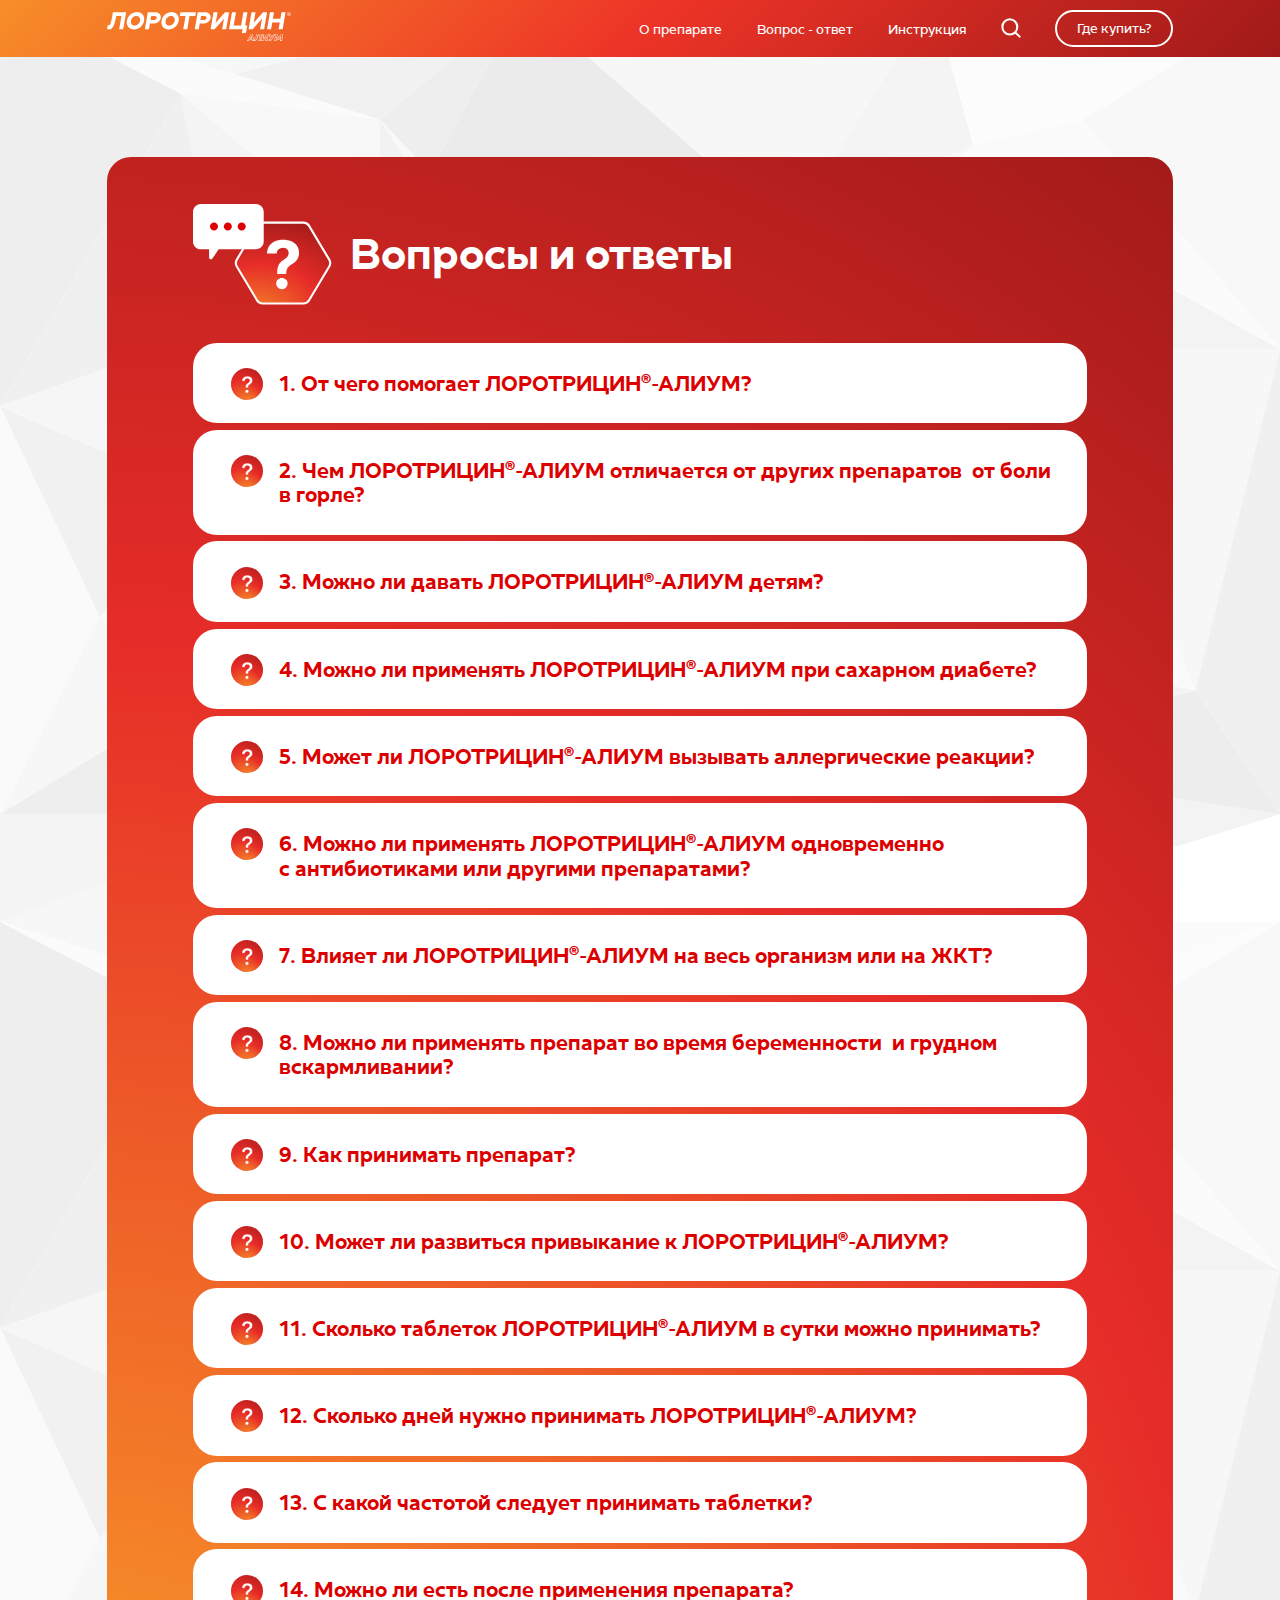
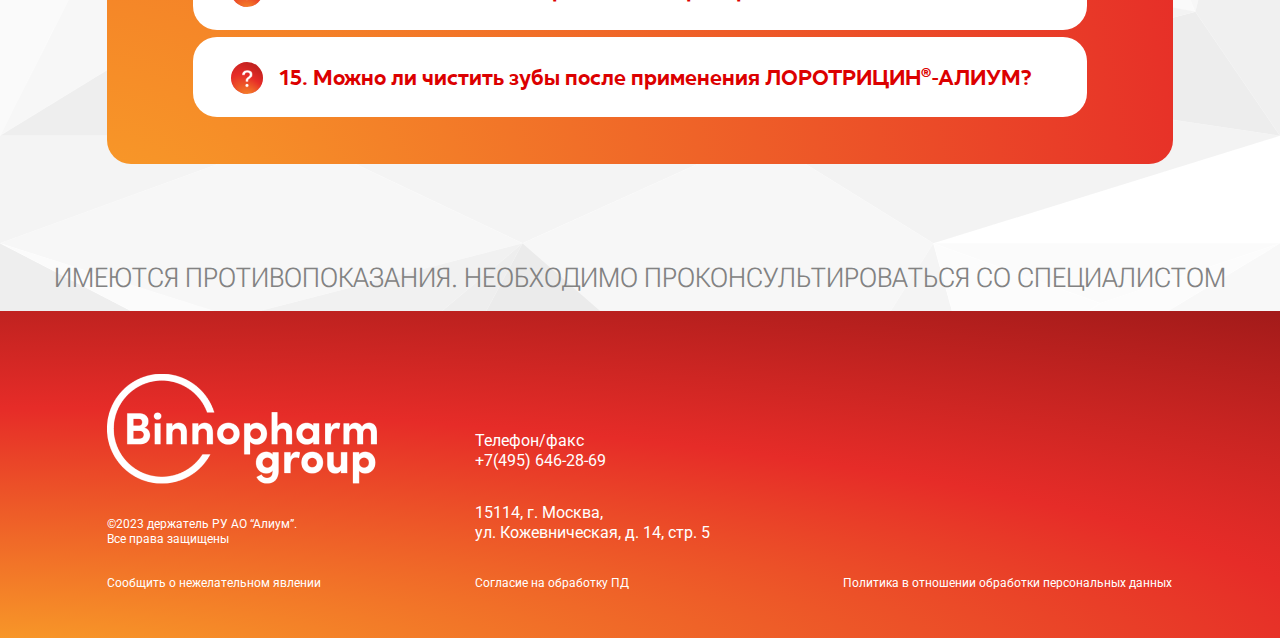
==== faq.html @ d88227ce "first commit" ====
<!DOCTYPE html><html lang="ru" class="page"><head><meta charset="UTF-8"><meta name="viewport" content="width=device-width,initial-scale=1"><link rel="shortcut icon" href="favicon.ico" type="image/x-icon"><meta http-equiv="X-UA-Compatible" content="ie=edge"><meta name="theme-color" content="#111111"><title>Lorotricin</title><link rel="preload" href="fonts/GolcaMedium.woff2" as="font" type="font/woff2" crossorigin><link rel="preload" href="fonts/GolcaMedium.woff2" as="font" type="font/woff2" crossorigin><link rel="preload" href="fonts/GolcaMediumItalic.woff2" as="font" type="font/woff2" crossorigin><link rel="preload" href="fonts/GolcaExtraBold.woff2" as="font" type="font/woff2" crossorigin><link rel="preload" href="fonts/GolcaLight.woff2" as="font" type="font/woff2" crossorigin><link rel="preload" href="fonts/GolcaRegular.woff2" as="font" type="font/woff2" crossorigin><link rel="preconnect" href="https://fonts.googleapis.com"><link rel="preconnect" href="https://fonts.gstatic.com" crossorigin><link href="https://fonts.googleapis.com/css2?family=Roboto:ital,wght@0,100;0,300;0,400;0,500;0,700;0,900;1,100;1,300;1,400;1,500;1,700;1,900&display=swap" rel="stylesheet"><link rel="preconnect" href="https://fonts.googleapis.com"><link rel="preconnect" href="https://fonts.gstatic.com" crossorigin><link href="https://fonts.googleapis.com/css2?family=Roboto+Flex:opsz,wght@8..144,100..1000&family=Roboto:ital,wght@0,100;0,300;0,400;0,500;0,700;0,900;1,100;1,300;1,400;1,500;1,700;1,900&display=swap" rel="stylesheet"><link rel="preconnect" href="https://fonts.googleapis.com"><link rel="preconnect" href="https://fonts.gstatic.com" crossorigin><link href="https://fonts.googleapis.com/css2?family=Inter:wght@100..900&family=Roboto+Flex:opsz,wght@8..144,100..1000&family=Roboto:ital,wght@0,100;0,300;0,400;0,500;0,700;0,900;1,100;1,300;1,400;1,500;1,700;1,900&display=swap" rel="stylesheet"><link rel="stylesheet" href="css/vendor.css"><link rel="stylesheet" href="css/main.css"><script defer="defer" src="js/main.js"></script></head><body class="page__body"><div class="site-container"><header class="header"><div class="container"><div class="header__navigation"><a class="header__logo-link" href="./index.html"><img src="./img/headerlogo.svg" alt="" class="logo"></a><nav class="menu hide-on-search" data-menu><ul class="menu__list list-reset"><li class="menu__item"><a href="./index.html#discomfort" class="menu__link" data-menu-item>О препарате</a></li><li class="menu__item"><a href="./faq.html" class="menu__link" data-menu-item>Вопрос - ответ</a></li><li class="menu__item"><a href="./img/manual.pdf" target="_blank" class="menu__link" data-menu-item>Инструкция</a></li><li class="menu__item menu__item--mobile"><a class="menu__link" href="./apteki.html" data-menu-item>Где купить?</a></li></ul></nav><div class="header__search-shop"><div class="header__search-icon hide-on-search" id="search-icon"><img src="./img/search.svg" alt=""></div><div class="hidden header__search" id="search-bar"><input type="text" id="search-input" placeholder=""> <button id="search-btn"><img src="./img/searchinp.svg" alt=""></button> <button id="close-search"><img src="./img/close.svg" alt=""></button></div><a class="header__purchare-link hide-on-search" href="./apteki.html" data-menu-item>Где купить?</a></div><button class="burger" aria-label="Открыть меню" aria-expanded="false" data-burger><span class="burger__line"></span></button></div></div></header><main class="main"><section class="faq"><div class="container"><div class="faq__wrapper"><h1 class="faq__title"><img src="./img/faq-q.svg" alt=""> Вопросы и ответы</h1><div class="faq__item"><div class="accordion"><div>1. От чего помогает ЛОРОТРИЦИН<sup><small>®</small></sup>-АЛИУМ?</div></div><div class="panel"><p><span>ЛОРОТРИЦИН<sup><small>®</small></sup>-АЛИУМ</span> – это комбинированные таблетки для рассасывания, которые имеют антисептическое, местное антибактериальное и анестезирующее действие. Они могут применяться для лечения инфекционно-воспалительных заболеваний полости рта и глотки, сопровождающихся болью: фарингит, ларингит, тонзиллит, а также воспаления десен и слизистой оболочки полости рта (гингивит, стоматит)<sup><small>1</small></sup>.</p></div></div><div class="faq__item"><div class="accordion"><div>2. Чем ЛОРОТРИЦИН<sup><small>®</small></sup>-АЛИУМ отличается от других препаратов  от боли в горле?</div></div><div class="panel"><p><span>ЛОРОТРИЦИН<sup><small>®</small></sup>-АЛИУМ</span> может не просто обезболивать больное горло в течение 5 минут, но и способствует полному его выздоровлению через 3 дня<sup><small>2</small></sup>. Такой эффект достигается благодаря комплексному составу на основе сразу трех действующих веществ<sup><small>1</small></sup>.<br><br><span>Бензалкония хлорид</span> в составе препарата борется с основными причинами боли в горле – вирусы, бактерии и грибки<sup><small>1</small></sup>. Он обладает способностью к выраженной адгезии к слизистой оболочке, благодаря чему его антисептическое действие продолжается и после рассасывания таблетки и позволяет принимать <span>ЛОРОТРИЦИН<sup><small>®</small></sup>-АЛИУМ</span> только через 3 часа<sup><small>3</small></sup>.  <br><br><span>Бензокаин</span> является местным анестезирующим средством. Его действие начинается уже через 1 минуту<sup><small>3</small></sup>, уменьшая боль при глотании, снимая раздражение и воспаление горла<sup><small>1</small></sup>. Бензокаин практически не всасывается в кровь, что позволяет минимизировать риск аллергических реакций<sup><small>3</small></sup>.  <br><br><span>Тиротрицин</span> – антимикробное вещество местного действия. Оно препятствует возникновению бактериальных осложнений, нарушая процессы клеточного дыхания бактерий и разрушая оболочку бактерий<sup><small>1</small></sup>. Помимо этого тиротрицин способен влиять на биопленки - объединение колоний бактерий, которые обычно защищены от воздействия лекарственных препаратов<sup><small>4</small></sup>.</p></div></div><div class="faq__item"><div class="accordion"><div>3. Можно ли давать ЛОРОТРИЦИН<sup><small>®</small></sup>-АЛИУМ детям?</div></div><div class="panel"><p>Препарат разрешен к применению у взрослых и детей старше 6 лет<sup><small>1</small></sup>.</p></div></div><div class="faq__item"><div class="accordion"><div>4. Можно ли применять ЛОРОТРИЦИН<sup><small>®</small></sup>-АЛИУМ при сахарном диабете?</div></div><div class="panel"><p>Можно с учетом содержания углеводов в 1 таблетке препарата, которое составляет ≈ 0,07 хлебных единиц (ХЕ). Курс приема <span>ЛОРОТРИЦИН<sup><small>®</small></sup>-АЛИУМ</span> легко встроится в диету пациентов с сахарном диабетом<sup><small>1</small></sup>.</p></div></div><div class="faq__item"><div class="accordion"><div>5. Может ли ЛОРОТРИЦИН<sup><small>®</small></sup>-АЛИУМ вызывать аллергические реакции?</div></div><div class="panel"><p>Аллергические реакции при применении препарата возможны при наличии индивидуальной повышенной чувствительности к одному или нескольким из компонентов препарата. В случае появления аллергических реакций следует обратиться к врачу<sup><small>1</small></sup>.</p></div></div><div class="faq__item"><div class="accordion"><div>6. Можно ли применять ЛОРОТРИЦИН<sup><small>®</small></sup>-АЛИУМ одновременно с&nbsp;антибиотиками или другими препаратами?</div></div><div class="panel"><p>Согласно инструкции по применению, <span>ЛОРОТРИЦИН<sup><small>®</small></sup>-АЛИУМ</span> можно применять вместе с другими препаратами, т.к. клинически не было установлено значимого взаимодействия с другими лекарственными средствами. Такой прием препаратов возможен по назначению врача. Однако, в случае самостоятельного начала лечения препаратом <span>ЛОРОТРИЦИН<sup><small>®</small></sup>-АЛИУМ</span> следует сохранять бдительность, и при появлении новых симптомов необходимо обратиться к специалисту<sup><small>1</small></sup>.</p></div></div><div class="faq__item"><div class="accordion"><div>7. Влияет ли ЛОРОТРИЦИН<sup><small>®</small></sup>-АЛИУМ на весь организм или на ЖКТ?</div></div><div class="panel"><p><span>ЛОРОТРИЦИН<sup><small>®</small></sup>-АЛИУМ</span> имеет местное действие и не оказывает влияния на организм в целом<sup><small>1</small></sup>.</p></div></div><div class="faq__item"><div class="accordion"><div>8. Можно ли применять препарат во время беременности  и грудном вскармливании?</div></div><div class="panel"><p>Применение препарата во время беременности и в период грудного вскармливания возможно только после консультации с врачом<sup><small>1</small></sup>.</p></div></div><div class="faq__item"><div class="accordion"><div>9. Как принимать препарат?</div></div><div class="panel"><p>Внутрь. Взрослым и детям старше 6 лет рекомендуется медленно рассасывать в полости рта <span>по 1 таблетке каждые 3 часа. Максимальная суточная доза – 6 таблеток. Курс лечения 7 дней.</span> Увеличение курса терапии при необходимости – по рекомендации врача<sup><small>1</small></sup>. Если состояние пациента не улучшается через 2-3 дня применения препарата, необходимо обратиться к врачу<sup><small>1</small></sup>.</p></div></div><div class="faq__item"><div class="accordion"><div>10. Может ли развиться привыкание к ЛОРОТРИЦИН<sup><small>®</small></sup>-АЛИУМ?</div></div><div class="panel"><p><span>ЛОРОТРИЦИН<sup><small>®</small></sup>-АЛИУМ</span> не вызывает привыкания. Напоминаем, что под привыканием в данном контексте понимается состояние, при котором применение препарата не приводит к развитию ожидаемого лечебного эффекта. Оно может быть связано с развитием устойчивости микроорганизмов к действию препарата. Однако, <span>ЛОРОТРИЦИН<sup><small>®</small></sup>-АЛИУМ</span> – это современное средство, которое создавалось с учетом актуальных данных о механизмах развития у вредоносных микроорганизмов устойчивости к лекарственным средствам<sup><small>1</small></sup>.</p></div></div><div class="faq__item"><div class="accordion"><div>11. Сколько таблеток ЛОРОТРИЦИН<sup><small>®</small></sup>-АЛИУМ в сутки можно принимать?</div></div><div class="panel"><p>Не более 6 таблеток в день<sup><small>1</small></sup>.</p></div></div><div class="faq__item"><div class="accordion"><div>12. Сколько дней нужно принимать ЛОРОТРИЦИН<sup><small>®</small></sup>-АЛИУМ?</div></div><div class="panel"><p><span>Курс лечения – 7 дней.</span> Если необходимо увеличить курс – сначала проконсультируйтесь врачом<sup><small>1</small></sup>.</p></div></div><div class="faq__item"><div class="accordion"><div>13. С какой частотой следует принимать таблетки?</div></div><div class="panel"><p>Взрослым и детям старше 6 лет рекомендуется медленно рассасывать в полости рта <span>по&nbsp;1 таблетке каждые 3 часа</span><sup><small>1</small></sup>.</p></div></div><div class="faq__item"><div class="accordion"><div>14. Можно ли есть после применения препарата?</div></div><div class="panel"><p>Прием пищи и жевание жевательной резинки не рекомендуется в течение 1 часа после применения препарата, т.к. после приема <span>ЛОРОТРИЦИН<sup><small>®</small></sup>-АЛИУМ</span> может ощущаться онемение во рту и горле. Это может стать причиной попадания инородного тела в дыхательные пути, либо повреждения слизистой оболочки ротовой полости<sup><small>1</small></sup>.</p></div></div><div class="faq__item"><div class="accordion"><div>15. Можно ли чистить зубы после применения ЛОРОТРИЦИН<sup><small>®</small></sup>-АЛИУМ?</div></div><div class="panel"><p>Следует соблюдать временной интервал в течение 1 часа между применением препарата и использованием зубной пасты, т.к. совместное применение может привести к снижению антибактериального действия препарата<sup><small>1</small></sup>.</p></div></div></div></div></section></main></div><script>function openTab(evt, tabName) {
    var i, tabcontent, tablinks;
    // Получаем все элементы с class="tabcontent" и скрываем их
    tabcontent = document.getElementsByClassName("receipt__tabcontent");
    for (i = 0; i < tabcontent.length; i++) {
      tabcontent[i].style.display = "none";
      tabcontent[i].className = tabcontent[i].className.replace(" show", "");
    }
    // Получаем все элементы с class="tablinks" и удаляем класс "active"
    tablinks = document.getElementsByClassName("receipt__tablinks");
    for (i = 0; i < tablinks.length; i++) {
      tablinks[i].className = tablinks[i].className.replace(" active", "");
    }

    // Показываем текущий таб, и добавляем "active" класс на кнопку, которая открыла таб
    document.getElementById(tabName).style.display = "block";
    evt.currentTarget.className += " active";
    setTimeout(function () {
      document.getElementById(tabName).className += " show"; // Добавляем класс show для плавного появления
    }, 10);
  }

  if (document.getElementById("defaultOpen")) {
    document.getElementById("defaultOpen").click();
  }</script><div id="videoPopup" class="popup"><div class="popup-content"><span class="close">&times;</span><video id="video" controls><source src="./img/ease.mp4" type="video/mp4"></video></div></div><footer class="footer"><span class="footer__upper-text">ИМЕЮТСЯ ПРОТИВОПОКАЗАНИЯ. НЕОБХОДИМО ПРОКОНСУЛЬТИРОВАТЬСЯ СО СПЕЦИАЛИСТОМ</span><div class="footer__content"><div class="container"><ul class="footer__list list-reset"><li class="footer__item"><a href="https://www.binnopharmgroup.ru/"><img src="./img/footerlogo.png" alt=""></a><span class="footer__item-text">©2023 держатель РУ АО “Алиум”.<br>Все права защищены</span> <a class="footer__link" href="https://www.binnopharmgroup.ru/pharmacovigilance/">Сообщить о нежелательном явлении</a></li><li class="footer__item"><span class="footer__item-about">Телефон/факс<br><a class="footer__item-about" href="tel:+74956462869">+7(495) 646-28-69</a></span> <span class="footer__item-about">15114, г. Москва,<br>ул. Кожевническая, д. 14, стр. 5</span> <a class="footer__link" href="https://www.binnopharmgroup.ru/soglasie-na-obrabotku-personalnykh-dannykh/">Согласие на обработку ПД</a></li><li class="footer__item"><a class="footer__link" href="https://www.binnopharmgroup.ru/polozhenie-o-zashchite-personalnykh-dannykh/">Политика в отношении обработки персональных данных</a></li></ul></div></div></footer></body></html>
---- css/main.css ----
@charset "UTF-8";:root{--font-family:"Golca",sans-serif;--second-family:"Roboto",sans-serif;--third-family:"Roboto Flex",sans-serif;--font3:"Inter",sans-serif;--content-width:160rem;--container-offset:15px;--container-width:calc(var(--content-width) + (var(--container-offset) * 2));--red:#dc0000;--grey:#58595b;--white:#fff;--grad-blue:#4ca6bd}.custom-checkbox__field:checked+.custom-checkbox__content::after{opacity:1}.custom-checkbox__field:focus+.custom-checkbox__content::before{outline:red solid 2px;outline-offset:2px}.custom-checkbox__field:disabled+.custom-checkbox__content{opacity:.4;pointer-events:none}@font-face{font-family:Golca;src:url(../fonts/GolcaBold.woff2) format("woff2");font-weight:700;font-style:normal;font-display:swap}@font-face{font-family:Golca;src:url(../fonts/GolcaBoldItalic.woff2) format("woff2");font-weight:700;font-style:italic;font-display:swap}@font-face{font-family:"Golca Extra";src:url(../fonts/GolcaExtraBoldItalic.woff2) format("woff2");font-weight:700;font-style:italic;font-display:swap}@font-face{font-family:Golca;src:url(../fonts/GolcaItalic.woff2) format("woff2");font-weight:400;font-style:italic;font-display:swap}@font-face{font-family:"Golca Semi";src:url(../fonts/GolcaSemiBoldItalic.woff2) format("woff2");font-weight:600;font-style:italic;font-display:swap}@font-face{font-family:"Golca Semi";src:url(../fonts/GolcaSemiBold.woff2) format("woff2");font-weight:600;font-style:normal;font-display:swap}@font-face{font-family:Golca;src:url(../fonts/GolcaMedium.woff2) format("woff2");font-weight:500;font-style:normal;font-display:swap}@font-face{font-family:Golca;src:url(../fonts/GolcaLight.woff2) format("woff2");font-weight:300;font-style:normal;font-display:swap}@font-face{font-family:Golca;src:url(../fonts/GolcaRegular.woff2) format("woff2");font-weight:400;font-style:normal;font-display:swap}@font-face{font-family:Golca;src:url(GolcaLightItalic.woff2) format("woff2");font-weight:300;font-style:italic;font-display:swap}@font-face{font-family:Golca;src:url(../fonts/GolcaMediumItalic.woff2) format("woff2");font-weight:500;font-style:italic;font-display:swap}@font-face{font-family:"Golca Extra";src:url(../fonts/GolcaExtraLight.woff2) format("woff2");font-weight:200;font-style:normal;font-display:swap}@font-face{font-family:"Golca Extra";src:url(../fonts/GolcaExtraLightItalic.woff2) format("woff2");font-weight:200;font-style:italic;font-display:swap}@font-face{font-family:Golca;src:url(../fonts/GolcaThin.woff2) format("woff2");font-weight:100;font-style:normal;font-display:swap}@font-face{font-family:"Golca Extra";src:url(../fonts/GolcaExtraBold.woff2) format("woff2");font-weight:700;font-style:normal;font-display:swap}@font-face{font-family:Golca;src:url(../fonts/GolcaThinItalic.woff2) format("woff2");font-weight:100;font-style:italic;font-display:swap}html{scroll-behavior:smooth;-webkit-box-sizing:border-box;box-sizing:border-box;font-size:.5208333333vw}*,::after,::before{-webkit-box-sizing:inherit;box-sizing:inherit}.page{height:100%;font-family:var(--font-family,sans-serif);-webkit-text-size-adjust:100%}.page__body{margin:0;min-width:320px;min-height:100%;font-size:16px;background-image:url(../img/bg_polygon.svg);background-size:cover;background-repeat:repeat}img{width:100%;height:auto;max-width:100%;-o-object-fit:cover;object-fit:cover}a{text-decoration:none}.site-container{overflow:hidden}.is-hidden{display:none!important}.btn-reset{border:none;padding:0;background:0 0;cursor:pointer}.red{font-family:var(--font-family);font-weight:800;color:var(--red)}.list-reset{list-style:none;margin:0;padding:0}.input-reset{-webkit-appearance:none;-moz-appearance:none;appearance:none;border:none;border-radius:0;background-color:#fff}.input-reset::-webkit-search-cancel-button,.input-reset::-webkit-search-decoration,.input-reset::-webkit-search-results-button,.input-reset::-webkit-search-results-decoration{display:none}.visually-hidden{position:absolute;overflow:hidden;margin:-1px;border:0;padding:0;width:1px;height:1px;clip:rect(0 0 0 0)}.container{margin:0 auto;padding:0 var(--container-offset);max-width:var(--container-width)}.js-focus-visible :focus:not(.focus-visible){outline:0}.centered{text-align:center}.dis-scroll{position:fixed;left:0;top:0;overflow:hidden;width:100%;height:100vh;-ms-scroll-chaining:none;overscroll-behavior:none}.page--ios .dis-scroll{position:relative}.apteki{margin-top:8rem}.apteki__top-text{font-weight:800;font-size:4.8rem;line-height:110%;margin-bottom:6.7rem;display:inline-block}@media (max-width:768px){.apteki__top-text{font-size:18px}}@media (max-width:576px){html{font-size:2.6666666667vw}.container{max-width:1600px}.apteki{margin-top:5rem}.apteki__top-text{margin-bottom:1.7rem;font-size:1.8rem}}.apteki__title{font-weight:500;font-size:4.8rem;line-height:110%;color:#58595b;margin:0 0 5rem}.apteki__title span{font-weight:500;font-size:2.4rem;line-height:129%;color:#58595b}@media (max-width:768px){.apteki__title span{font-size:15px}.apteki__title{font-size:20px;margin-bottom:30px}}@media (max-width:576px){.apteki__title span{font-size:1.5rem}.apteki__title{font-size:2rem;margin-bottom:3rem}}.apteki__grid{display:-ms-grid;display:grid;background:-o-radial-gradient(-2.63% 110.29%,183.94% 135.68%,#faa628 0,#e62c28 59.375%,#a01a19 100%);background:radial-gradient(183.94% 135.68% at -2.63% 110.29%,#faa628 0,#e62c28 59.375%,#a01a19 100%);border-radius:2.4rem;-ms-grid-columns:(1fr)[4];grid-template-columns:repeat(4,1fr);padding:7.2rem 9rem;margin-bottom:9rem;gap:2rem}.apteki__grid-item{min-width:34rem;min-height:19rem;-webkit-box-shadow:12px 12px 33px 0 rgba(0,0,0,.08);box-shadow:12px 12px 33px 0 rgba(0,0,0,.08);background:#fff;display:-webkit-box;display:-ms-flexbox;display:flex;-webkit-box-align:center;-ms-flex-align:center;align-items:center;-webkit-box-pack:center;-ms-flex-pack:center;justify-content:center}.apteki__grid-item img{width:20rem}@media (max-width:768px){.apteki__grid{-ms-grid-columns:(1fr)[2];grid-template-columns:repeat(2,1fr);gap:5px;padding:20px;margin-bottom:50px}.apteki__grid-item img{width:40rem}.apteki__grid-item{min-height:30rem}}@media (max-width:576px){.apteki__grid{border-radius:18px;gap:1rem;padding:2rem;margin-bottom:5rem}.apteki__grid-item img{width:10rem}.apteki__grid-item{height:7rem;width:100%;min-height:unset;min-width:unset}.apteki__grid-item-ozer img{width:5rem}}.apteki__num{display:block;font-weight:500;font-size:16px;line-height:115%;color:#828282;margin-bottom:28px}.faq{margin:100px 0}.faq__wrapper{padding:7rem 13rem;background:-o-radial-gradient(-2.63% 110.29%,183.94% 135.68%,#faa628 0,#e62c28 59.375%,#a01a19 100%);background:radial-gradient(183.94% 135.68% at -2.63% 110.29%,#faa628 0,#e62c28 59.375%,#a01a19 100%);border-radius:24px;display:-webkit-box;display:-ms-flexbox;display:flex;-webkit-box-orient:vertical;-webkit-box-direction:normal;-ms-flex-direction:column;flex-direction:column;gap:1rem}@media (max-width:576px){.apteki__num{font-size:14px}.faq{margin:5rem 0}.faq__wrapper{border-radius:12px;margin:0 -1.5rem;gap:.5rem;padding:3rem 2rem}}.faq__title{display:-webkit-box;display:-ms-flexbox;display:flex;-webkit-box-align:center;-ms-flex-align:center;align-items:center;font-weight:800;font-size:6.4rem;line-height:130%;color:#fff;gap:2.5rem;margin:0 0 4.7rem}.faq__title img{width:21rem}@media (max-width:576px){.faq__title img{width:9rem}.faq__title{font-size:2rem}}.faq__item{background-color:#fff;border-radius:24px}.accordion{position:relative;cursor:pointer;width:100%;text-align:left;outline:0;-webkit-transition:.4s;-o-transition:.4s;transition:.4s;font-size:3.2rem;border-radius:24rem;background:#fff;font-weight:800;color:#dc0000;display:-webkit-box;display:-ms-flexbox;display:flex;-webkit-box-align:center;-ms-flex-align:center;align-items:center;padding:4.2rem 3.1rem 4.2rem 12.9rem}.accordion::before{left:5.7rem;top:6.2rem;-webkit-transform:translate(0,-50%);-ms-transform:translate(0,-50%);transform:translate(0,-50%);position:absolute;display:-webkit-box;display:-ms-flexbox;display:flex;content:"";border-radius:50%;background-color:#dc0000;min-width:4.8rem;min-height:4.8rem;background-image:url(../img/faq-qq.png);background-size:cover;background-position:center;background-repeat:no-repeat;margin-right:2.4rem}.active::before{border:1px solid #dc0000;background-color:#fff;background-image:url(../img/faq-aa.svg)}.panel{max-height:0;overflow:hidden;-webkit-transition:max-height .2s ease-out;-o-transition:max-height .2s ease-out;transition:max-height .2s ease-out}.panel p{padding:0 12.5rem 4.5rem;font-weight:350;font-size:2.4rem;line-height:130%;color:#58595b;margin:0}.panel p span{font-weight:500;font-style:italic}@media (max-width:576px){.accordion{font-size:1.4rem;padding:2rem 2.1rem 2rem 4.9rem}.accordion::before{left:1.3rem;top:3.2rem;min-width:2.8rem;min-height:2.8rem}.panel p{padding:0 2.1rem 4.2rem 4.9rem;font-size:1.4rem}}.footer__upper-text{font-family:var(--third-family);font-weight:300;font-size:4rem;line-height:110%;text-align:center;color:#828282;display:block;margin-bottom:18px}.footer__content{padding:63px 0 47px;background:-o-radial-gradient(-2.63% 110.29%,183.94% 135.68%,#faa628 0,#e62c28 59.375%,#a01a19 100%);background:radial-gradient(183.94% 135.68% at -2.63% 110.29%,#faa628 0,#e62c28 59.375%,#a01a19 100%)}.footer__list{display:-ms-grid;display:grid;-ms-grid-columns:(31%)[3];grid-template-columns:repeat(3,31%);-webkit-box-align:center;-ms-flex-align:center;align-items:center;-webkit-box-pack:justify;-ms-flex-pack:justify;justify-content:space-between}@media (max-width:768px){.footer__upper-text{font-size:15px;margin-bottom:22px}.footer__content{padding:30px 0 46px}.footer__list{-ms-grid-columns:35% 24% 36%;grid-template-columns:35% 24% 36%}.footer__item img{max-width:157px}}@media (max-width:576px){.footer__upper-text{margin:0 auto 2.2rem;max-width:30.3rem}.footer__content{padding:3rem 0 4.6rem}.footer__list{display:-webkit-box;display:-ms-flexbox;display:flex;-webkit-box-orient:vertical;-webkit-box-direction:normal;-ms-flex-direction:column;flex-direction:column;-webkit-box-align:start;-ms-flex-align:start;align-items:flex-start;gap:2.4rem}}.footer__item{display:-webkit-box;display:-ms-flexbox;display:flex;-webkit-box-orient:vertical;-webkit-box-direction:normal;-ms-flex-direction:column;flex-direction:column;-webkit-box-align:start;-ms-flex-align:start;align-items:flex-start;gap:4.4rem}@media (min-width:1921px){.footer__item img{width:27rem}.header__logo-link{width:100%}}@media (max-width:576px){.footer__item img{max-width:15.7rem}.footer__item:nth-child(1){gap:3.4rem}}.footer__item:nth-child(2){-ms-flex-item-align:end;-ms-grid-row-align:end;align-self:end;gap:4.9rem}@media (max-width:576px){.footer__item:nth-child(2){-ms-flex-item-align:start;align-self:flex-start;gap:1.6rem}}.footer__item:nth-child(3){-ms-flex-item-align:end;-ms-grid-row-align:end;align-self:end;display:block}@media (max-width:576px){.footer__item:nth-child(3){-ms-flex-item-align:start;align-self:flex-start}.footer__item{font-family:var(--font-family)}}.footer__item-upper{display:block;-webkit-box-orient:vertical;-webkit-box-direction:normal;-ms-flex-direction:column;flex-direction:column;gap:2.5rem}.footer__item-text{font-family:var(--second-family);font-weight:400;font-size:1.8rem;line-height:125%;color:var(--white)}@media (max-width:768px){.footer__item-text{font-size:12px}}@media (max-width:576px){.footer__item-text{font-family:var(--font-family);font-size:1.3rem}}.footer__item-about{font-family:var(--second-family);font-weight:400;font-size:2.4rem;line-height:125%;color:var(--white)}@media (max-width:768px){.footer__item-about{font-size:12px}}@media (max-width:576px){.footer__item-about{font-family:var(--font-family);font-size:1.5rem}}.footer__link{font-family:var(--second-family);font-weight:400;font-size:1.8rem;line-height:125%;color:var(--white)}.popup{display:none;position:fixed;z-index:5;left:0;top:0;width:100%;height:100%;overflow:auto;background-color:rgba(0,0,0,.4)}.popup-content{position:absolute;top:50%;left:50%;-webkit-transform:translate(-50%,-50%);-ms-transform:translate(-50%,-50%);transform:translate(-50%,-50%)}.popup-content video{width:90rem;height:51rem}@media (max-width:1024px){.popup-content video{width:113rem;height:63rem}}@media (max-width:768px){.footer__link{font-size:13px}.popup-content video{width:120rem;height:67rem}}@media (max-width:576px){.footer__link{font-size:1.3rem;font-family:var(--font-family)}.popup-content video{width:32rem;height:18rem}}.close{color:#fff;float:right;font-size:30px;font-weight:700}.close:focus,.close:hover{color:#000;text-decoration:none;cursor:pointer}@-webkit-keyframes headerAnim{0%,25%{opacity:0}100%{opacity:1}}@keyframes headerAnim{0%,25%{opacity:0}100%{opacity:1}}.header{position:relative;background:-o-linear-gradient(133deg,#a01a19 0,#ed3427 50%,#f78e28 100%);background:linear-gradient(317deg,#a01a19 0,#ed3427 50%,#f78e28 100%);padding:1.5rem 15px;z-index:5;min-height:8.3rem}.header.fixed{position:fixed;top:0;left:0;right:0}.header .hidden{display:none}.header__logo-link{max-width:27.6rem}.header__search{position:relative;width:53.5rem}.header #search-input{outline:0;border-radius:55px;width:100%;padding:.8rem 6rem;border:1px solid transparent;font-size:3rem;font-family:var(--font-family)}.header #search-btn{position:absolute;left:2.3rem;top:51%;-webkit-transform:translate(0,-50%);-ms-transform:translate(0,-50%);transform:translate(0,-50%);border:none;background:0 0;cursor:pointer}.header #search-btn img{width:2.1rem;height:2.1rem}.header #close-search{position:absolute;right:0;top:50%;border:none;background:0 0;cursor:pointer;-webkit-transform:translate(-50%,-50%);-ms-transform:translate(-50%,-50%);transform:translate(-50%,-50%)}.header #close-search img{width:1.9rem;height:1.9rem}.header #close-search.hidden{display:none}.header__navigation{gap:5.2rem;display:none;display:-webkit-box;display:-ms-flexbox;display:flex;-webkit-box-pack:justify;-ms-flex-pack:justify;justify-content:space-between;-webkit-box-align:center;-ms-flex-align:center;align-items:center}.header__search-shop{display:-webkit-box;display:-ms-flexbox;display:flex;-webkit-box-pack:justify;-ms-flex-pack:justify;justify-content:space-between;gap:5.2rem;-webkit-box-align:center;-ms-flex-align:center;align-items:center}@media (max-width:768px){.header{padding:12px 0 6px}.header__logo-link{max-width:176px}.header__search-shop{display:none}}.header__search-icon{display:-webkit-box;display:-ms-flexbox;display:flex;-webkit-box-align:center;-ms-flex-align:center;align-items:center}.header__search-icon img{width:2.9rem;height:3rem}.header .search-box{display:none}.header__purchare-link{color:var(--white);border:2px solid var(--white);border-radius:44px;padding:1.3rem 3rem;text-align:center;font-family:var(--font-family);font-weight:500;font-size:2rem;color:var(--white)}.menu{overflow:hidden;display:-webkit-box;display:-ms-flexbox;display:flex;gap:5.2rem;-webkit-box-pack:right;-ms-flex-pack:right;justify-content:right;-webkit-box-flex:1;-ms-flex-positive:1;flex-grow:1}.menu__link{font-family:Golca,sans-serif;font-weight:500;font-size:2rem;line-height:115%;color:var(--white)}.menu__link:hover{color:#d8d8d8}@media (max-width:1024px){.menu__link{font-size:2.6rem}}@media (max-width:768px){.menu{position:fixed;background-color:#fff;bottom:0;top:49px;right:-100%;width:100%;display:-webkit-box;display:-ms-flexbox;display:flex;padding:32px 0 0;-webkit-transition:right .2s ease-in;-o-transition:right .2s ease-in;transition:right .2s ease-in}.menu::after{content:"";position:absolute;background-image:url(../img/curve.svg);bottom:0;left:0;width:1920px;height:340px;background-repeat:no-repeat;-webkit-transform:translate(-20%,33%);-ms-transform:translate(-20%,33%);transform:translate(-20%,33%)}.menu--active{right:0;z-index:5}.menu__link{font-family:var(--font-family);font-weight:500;font-size:18px;line-height:130%;color:var(--grey)}}.menu__item--mobile{display:none}@media (max-width:768px){.menu__item--mobile{display:block}}.menu__list{display:-webkit-box;display:-ms-flexbox;display:flex;-webkit-column-gap:5.2rem;-moz-column-gap:5.2rem;column-gap:5.2rem;-webkit-box-align:center;-ms-flex-align:center;align-items:center}@media (max-width:768px){.menu__list{padding:0 0 0 16px;width:100%;-webkit-box-orient:vertical;-webkit-box-direction:normal;-ms-flex-direction:column;flex-direction:column;row-gap:26px;text-align:left;-webkit-box-align:start;-ms-flex-align:start;align-items:flex-start}}.burger{--burger-width:24px;--burger-height:22px;--burger-line-height:2px;position:relative;border:none;padding:0;width:var(--burger-width);height:var(--burger-height);color:#fff;background-color:transparent;cursor:pointer;display:none}.burger::after,.burger::before{content:"";position:absolute;right:0;width:15px;height:var(--burger-line-height);background-color:currentColor;-webkit-transition:top .3s ease-in-out,-webkit-transform .3s ease-in-out;transition:transform .3s ease-in-out,top .3s ease-in-out,-webkit-transform .3s ease-in-out;-o-transition:transform .3s ease-in-out,top .3s ease-in-out}.burger::before{top:0;content:"";position:absolute;right:0;width:30px;height:var(--burger-line-height);background-color:currentColor;-webkit-transition:top .3s ease-in-out,-webkit-transform .3s ease-in-out;transition:transform .3s ease-in-out,top .3s ease-in-out,-webkit-transform .3s ease-in-out;-o-transition:transform .3s ease-in-out,top .3s ease-in-out}.burger::after{top:calc(100% - var(--burger-line-height))}.burger__line{position:absolute;left:0;top:50%;width:100%;height:var(--burger-line-height);background-color:currentColor;-webkit-transform:translateY(-50%);-ms-transform:translateY(-50%);transform:translateY(-50%);-webkit-transition:-webkit-transform .3s ease-in-out;transition:transform .3s ease-in-out;-o-transition:transform .3s ease-in-out;transition:transform .3s ease-in-out,-webkit-transform .3s ease-in-out}.burger--active::before{top:50%;-webkit-transform:rotate(45deg);-ms-transform:rotate(45deg);transform:rotate(45deg);-webkit-transition:top .3s ease-in-out,-webkit-transform .3s ease-in-out;transition:transform .3s ease-in-out,top .3s ease-in-out,-webkit-transform .3s ease-in-out;-o-transition:transform .3s ease-in-out,top .3s ease-in-out}.burger--active::after{width:30px;top:50%;-webkit-transform:rotate(-45deg);-ms-transform:rotate(-45deg);transform:rotate(-45deg);-webkit-transition:top .3s ease-in-out,-webkit-transform .3s ease-in-out;transition:transform .3s ease-in-out,top .3s ease-in-out,-webkit-transform .3s ease-in-out;-o-transition:transform .3s ease-in-out,top .3s ease-in-out}.burger--active .burger__line{-webkit-transform:scale(0);-ms-transform:scale(0);transform:scale(0);-webkit-transition:-webkit-transform .3s ease-in-out;transition:transform .3s ease-in-out;-o-transition:transform .3s ease-in-out;transition:transform .3s ease-in-out,-webkit-transform .3s ease-in-out}.hero{position:relative;background-repeat:no-repeat;padding:7.2rem 0 0;width:100%;margin:auto auto 120px;overflow:hidden}@media (max-width:1024px){.menu__list{-webkit-column-gap:9px;-moz-column-gap:9px;column-gap:9px}.hero{margin-bottom:10px}}@media (max-width:768px){.burger{z-index:5;display:block}.hero{margin-bottom:3.7rem}.hero .swiper-button-next{display:none}}.hero::after{content:"";position:absolute;background-image:url(../img/curve.svg);bottom:0;left:0;width:192rem;height:340px;background-repeat:no-repeat;-webkit-transform:translate(0,33%);-ms-transform:translate(0,33%);transform:translate(0,33%)}@media (min-width:1921px){.hero::after{background-size:100% 100%;height:1000px}.hero__img{width:100%}}@media (max-width:1440px){.hero::after{height:269px}}.hero__img{position:absolute;bottom:-5px;right:18.6rem;z-index:1;margin-bottom:-.5rem;max-width:66.8rem;pointer-events:none}@media (max-width:576px){.header{min-height:unset}.hero{padding:3.2rem 0 0}.hero .container{padding:0 0 0 1.5rem}.hero::after{height:340px}.hero__img{-webkit-transform:scale(1.4)!important;-ms-transform:scale(1.4)!important;transform:scale(1.4)!important;max-width:29rem;right:-3.1rem}}.hero__title{margin:0 0 6.4rem;max-width:99rem;font-family:var(--font-family);font-style:italic;font-weight:400;line-height:110%;text-transform:uppercase;color:var(--grey);font-size:6rem}@media (max-width:576px){.hero__title{font-size:2.6rem;max-width:27.1rem;margin-bottom:2rem}}.hero__name{font-family:var(--font-family);font-weight:800;font-size:3.6rem;line-height:130%;text-transform:uppercase;color:var(--grey)}.hero__swiper{margin:0 -1.5rem;width:100%;height:80rem}.hero .swiper-pagination{bottom:25px;z-index:1}.hero .swiper-pagination .swiper-pagination-bullet{background-color:#fff;width:10px;height:10px;opacity:1;margin:0 6px;border:1px solid #fff}@media (max-width:576px){.hero__name{font-size:1.6rem;max-width:21.8rem;line-height:120%}.hero__swiper{height:56rem;margin:0}.hero .swiper-pagination .swiper-pagination-bullet{border:1px solid var(--grey);background-color:var(--red)}}.hero .swiper-pagination .swiper-pagination-bullet-active{background-color:transparent}.hero .swiper-button-next{z-index:4;color:var(--red);margin-right:3.4rem}.hero .swiper-button-next::after{font-size:5rem}.hero .swiper-button-prev{z-index:3;color:var(--red);margin-left:3.4rem}.hero .swiper-button-prev::after{font-size:5rem}.hero .swiper-wrapper{margin:0 1.5rem}.hero__slide{display:-webkit-box;display:-ms-flexbox;display:flex;-webkit-box-orient:vertical;-webkit-box-direction:normal;-ms-flex-direction:column;flex-direction:column;-webkit-box-align:start;-ms-flex-align:start;align-items:flex-start}.hero__list{padding:0 3.6rem 0 0;gap:3rem;-webkit-box-pack:end;-ms-flex-pack:end;justify-content:flex-end;display:-webkit-box;display:-ms-flexbox;display:flex}@media (max-width:576px){.hero__list{gap:1rem;-webkit-box-orient:vertical;-webkit-box-direction:normal;-ms-flex-direction:column;flex-direction:column}}.hero__item{gap:3rem;display:-webkit-box;display:-ms-flexbox;display:flex;-webkit-box-align:center;-ms-flex-align:center;align-items:center;-webkit-box-orient:vertical;-webkit-box-direction:normal;-ms-flex-direction:column;flex-direction:column;-webkit-box-pack:justify;-ms-flex-pack:justify;justify-content:space-between}.hero__item-img{max-width:12.6rem}@media (max-width:576px){.hero__item{-webkit-box-orient:horizontal;-webkit-box-direction:normal;-ms-flex-direction:row;flex-direction:row;-webkit-box-pack:center;-ms-flex-pack:center;justify-content:center;gap:2.1rem}.hero__item-img{max-width:6.4rem}}.hero__slide-two-img{position:absolute;left:-9.6rem;bottom:2.3rem;max-width:69.8rem}@media (min-width:1921px){.hero .swiper-pagination .swiper-pagination-bullet{width:1rem;height:1rem;margin:0 .6rem}.hero__item-img,.hero__slide-two-img{width:100%}.hero__more svg{width:2rem;height:2rem}}@media (max-width:576px){.hero__slide-two-img{bottom:0;width:29rem;left:12.5rem;min-width:28rem;-webkit-transform:translate(-50%);-ms-transform:translate(-50%);transform:translate(-50%)}}.hero__slide-content{width:100%}.hero__item-desk{margin:0;max-width:27.9rem;font-family:var(--font-family);font-weight:800;font-size:2.8rem;line-height:130%;text-align:center;color:var(--grey)}.hero__info{display:-webkit-box;display:-ms-flexbox;display:flex;-webkit-box-orient:vertical;-webkit-box-direction:normal;-ms-flex-direction:column;flex-direction:column;margin-bottom:6.4rem}.hero__slide--revmobile{display:none}@media (max-width:576px){.hero__item-desk{font-size:1.5rem;max-width:17.7rem;text-align:left}.hero__info{margin-bottom:2rem}.hero__slide--revmobile{display:block}}.hero__subname{font-family:var(--font-family);font-weight:500;font-size:3.6rem;line-height:130%;color:var(--grey)}@media (max-width:576px){.hero__subname{font-size:1.6rem;max-width:21rem;font-weight:400;line-height:120%;margin-bottom:2rem}}.hero__more{font-family:var(--font-family);font-weight:500;font-size:2rem;line-height:115%;color:var(--white);background:var(--red);padding:2rem 3rem;border-radius:44px;max-width:20.9rem;display:-webkit-box;display:-ms-flexbox;display:flex;-webkit-box-align:center;-ms-flex-align:center;align-items:center;gap:1.5rem}@media (max-width:1024px){.hero__more{font-size:13px;padding:10px 17px;max-width:118px;gap:6px}.hero__more svg{width:9px;height:16px}}@media (max-width:576px){.hero__more{font-size:1.3rem;padding:1rem 1.7rem;max-width:11.8rem;gap:.6rem}}.discomfort{z-index:1;position:relative;padding:0 0 38.8rem}@media (max-width:576px){.discomfort{padding:0 0 33.6rem;min-height:60rem;overflow:hidden;margin-bottom:5.2rem}.discomfort__title{max-width:28.1rem}}.discomfort__title{font-family:var(--font-family);font-weight:800;font-size:6rem;line-height:110%;color:var(--red);margin:0 0 8rem}@media (max-width:1024px){.discomfort__title{font-size:24px;margin-bottom:30px}}.discomfort__list{display:-webkit-box;display:-ms-flexbox;display:flex;-webkit-box-orient:vertical;-webkit-box-direction:normal;-ms-flex-direction:column;flex-direction:column;gap:2.8rem}@media (max-width:576px){.discomfort__list{-webkit-box-align:center;-ms-flex-align:center;align-items:center}}.discomfort__item{max-width:27rem;display:-webkit-box;display:-ms-flexbox;display:flex;-webkit-box-align:center;-ms-flex-align:center;align-items:center;gap:2.3rem;font-family:var(--font-family);font-weight:500;font-size:2.8rem;line-height:130%;color:var(--red)}@media (max-width:768px){.hero .swiper-button-prev{display:none}.discomfort__item{font-size:12px}.discomfort__video svg{height:10px}}@media (max-width:576px){.discomfort__item{font-size:1.6rem;-webkit-box-pack:center;-ms-flex-pack:center;justify-content:center;max-width:200px}}.discomfort__item-img img{width:100%}.discomfort__video{border:transparent;background:var(--red);border-radius:44px;display:-webkit-box;display:-ms-flexbox;display:flex;-webkit-box-align:center;-ms-flex-align:center;align-items:center;gap:1.6rem;top:50%;right:26.4rem;position:absolute;font-family:var(--font-family);font-weight:500;font-size:2rem;line-height:115%;color:var(--white);padding:2rem 3.5rem}@media (min-width:1921px){.discomfort__video svg{min-height:2rem;min-width:2rem}}@media (max-width:1024px){.discomfort__video{top:40%}}@media (max-width:768px){.discomfort__video{font-size:10px;padding:10px 15px 11px;gap:7px;right:47px;top:48%}}@media (max-width:576px){.discomfort__video svg{width:1rem;height:1.3rem}.discomfort__video{padding:1rem 1.5rem 1.1rem;gap:.7rem;font-size:1.3rem;top:29rem;left:50%;right:auto;-webkit-transform:translate(-50%);-ms-transform:translate(-50%);transform:translate(-50%)}}.discomfort__img-mobile{display:none;left:-178px;position:absolute;bottom:-9.2rem;width:75.5rem;height:36rem;background-image:url(../img/woman2.png);background-position:center;background-size:cover;overflow:hidden}.discomfort__img-mobile::after{content:"";z-index:-1;position:absolute;top:1.9rem;opacity:.9;left:19rem;-webkit-transform:translate(-50%);-ms-transform:translate(-50%);transform:translate(-50%);background-position:center;width:19.1rem;height:19.1rem;background-image:url(../img/pain1.png);background-repeat:no-repeat;-webkit-animation:2s infinite pulse-animation;animation:2s infinite pulse-animation;background-size:cover}.discomfort__img-mobile::before{content:"";z-index:-1;position:absolute;top:0;opacity:.9;background-repeat:no-repeat;right:35%;min-width:12.3rem;min-height:20rem;background-image:url(../img/cat.png);-webkit-transform:translateY(19.5rem);-ms-transform:translateY(19.5rem);transform:translateY(19.5rem);-webkit-transition:1s;-o-transition:1s;transition:1s;background-size:cover}.discomfort__img-mobile.aos-animate::before{-webkit-transform:translateY(5rem);-ms-transform:translateY(5rem);transform:translateY(5rem)}.discomfort__img{pointer-events:none;position:absolute;bottom:0;width:100%}.discomfort__img img{width:100%}@media (max-width:576px){.discomfort__img-mobile{display:block}.discomfort__img{display:none}}.discomfort__img::after{content:"";z-index:-1;position:absolute;top:7.5rem;opacity:.9;left:58.9rem;width:39rem;height:38.4rem;background-image:url(../img/pain1.png);background-repeat:no-repeat;-webkit-animation:2s infinite pulse-animation;animation:2s infinite pulse-animation;background-size:cover}.discomfort__img::before{content:"";z-index:-1;position:absolute;top:7.5rem;opacity:.9;background-repeat:no-repeat;right:61rem;min-width:27.1rem;min-height:40.9rem;background-image:url(../img/cat.png);-webkit-transform:translateY(10rem);-ms-transform:translateY(10rem);transform:translateY(10rem);-webkit-transition:1s;-o-transition:1s;transition:1s;background-size:cover}.discomfort__img.aos-animate::before{-webkit-transform:translateY(0);-ms-transform:translateY(0);transform:translateY(0)}.discomfort__item-img{min-width:9rem;min-height:10.7rem;display:-webkit-box;display:-ms-flexbox;display:flex;-webkit-box-pack:center;-ms-flex-pack:center;justify-content:center;-webkit-box-align:center;-ms-flex-align:center;align-items:center;overflow:hidden;border-radius:15px;-webkit-animation:2s infinite pulse-animation;animation:2s infinite pulse-animation}.discomfort__item-img img{max-width:100%;-webkit-transition:-webkit-transform 2s;-o-transition:transform 2s;transition:transform 2s,-webkit-transform 2s}@media (max-width:1024px){.discomfort__item-img{min-width:44px;min-height:44px}}@media (max-width:576px){.discomfort__item-img{min-width:4.4rem;min-height:4.4rem}}.discomfort__item-text{min-width:142px}.diversity{margin-bottom:12.7rem;padding:20rem 0 0}@media (max-width:768px){.diversity{margin-bottom:72px}}.diversity__content{display:-webkit-box;display:-ms-flexbox;display:flex;gap:.5rem}@media (max-width:576px){.diversity{padding:0;margin-bottom:9.2rem}.diversity__content{-webkit-box-orient:vertical;-webkit-box-direction:normal;-ms-flex-direction:column;flex-direction:column;gap:1rem}}.diversity__info{display:-webkit-box;display:-ms-flexbox;display:flex;-webkit-box-orient:vertical;-webkit-box-direction:normal;-ms-flex-direction:column;flex-direction:column;gap:2.4rem}.diversity__info-text{max-width:92.9rem;border-radius:24px;padding:6.4rem 4.9rem 7.3rem 5.5rem;background:-o-radial-gradient(-2.63% 110.29%,183.94% 135.68%,#faa628 0,#e62c28 59.375%,#a01a19 100%);background:radial-gradient(183.94% 135.68% at -2.63% 110.29%,#faa628 0,#e62c28 59.375%,#a01a19 100%)}.diversity__info-title{font-family:var(--font-family);font-weight:800;font-size:6rem;line-height:110%;color:var(--white);margin:0 0 3.2rem}@media (max-width:576px){.diversity__info{gap:1rem}.diversity__info-text{max-width:100%;display:-webkit-box;display:-ms-flexbox;display:flex;-webkit-box-orient:vertical;-webkit-box-direction:normal;-ms-flex-direction:column;flex-direction:column;padding:3.2rem .9rem 2.9rem 2.4rem}.diversity__info-title{font-size:2.2rem;margin-bottom:2.4rem}}.diversity__sub{font-weight:500;font-size:4.8rem}@media (max-width:576px){.diversity__sub{font-size:2.4rem;font-weight:350}}.diversity__info-subtitle{font-family:var(--font-family);font-weight:500;font-size:2.4rem;line-height:130%;color:var(--white);margin:0}@media (max-width:1024px){.diversity__info-subtitle{font-size:14px}}@media (max-width:768px){.diversity__info-subtitle{font-size:12px}}@media (max-width:576px){.diversity__info-subtitle{font-size:1.5rem}}.diversity__item{font-family:var(--font-family);font-weight:500;font-size:2.4rem;line-height:130%;color:var(--white)}@media (max-width:1024px){.diversity__item{font-size:14px}}@media (max-width:768px){.diversity__item{font-size:10px}.diversity__imgs{min-height:259px}}@media (max-width:576px){.diversity__item{font-size:1.5rem;max-width:23.8rem}.diversity__info-important img{min-width:6.5rem;min-height:5.8rem}}.diversity__list{margin:0;color:#fff;padding-left:30px}.diversity__info-important{padding:3rem 2.5rem 4.5rem 3.6rem;display:-webkit-box;display:-ms-flexbox;display:flex;gap:3.2rem;-webkit-box-align:center;-ms-flex-align:center;align-items:center;max-width:91.9rem;position:relative;background-color:#fff;border-radius:24px;margin:1rem 0 0 .7rem}.diversity__info-important::after{display:block;content:"";top:-5px;left:-5px;right:-5px;bottom:-5px;background:-o-radial-gradient(-2.63% 110.29%,183.94% 135.68%,#faa628 0,#e62c28 59.375%,#a01a19 100%);background:radial-gradient(183.94% 135.68% at -2.63% 110.29%,#faa628 0,#e62c28 59.375%,#a01a19 100%);position:absolute;z-index:-1;border-radius:30px}.diversity__info-important img{width:100%;max-width:15rem;max-height:12.9rem}@media (max-width:1024px){.diversity__info-important{margin:1.5rem;max-width:90.5rem}}.diversity__info-important-text{margin:0;font-family:var(--font-family);font-weight:500;font-size:2.4rem;line-height:130%;text-transform:uppercase;color:var(--grey)}@media (max-width:1024px){.diversity__info-important-text{font-size:11px}}.diversity__imgs{position:relative;width:57rem}.diversity__imgs-mobile{display:none}@media (max-width:576px){.diversity__info-important{padding:2.3rem 2.4rem 2.5rem 1.6rem;max-width:54.5rem;-webkit-box-align:start;-ms-flex-align:start;align-items:flex-start;gap:17px;border:15px solid transparent;-o-border-image:url(../img/Rectangle95.png) 12 round;border-image:url(../img/Rectangle95.png) 12 round;margin:0}.diversity__info-important-text{font-size:1.5rem;max-width:46rem}.diversity__imgs{-webkit-transform:translate(-15%,0);-ms-transform:translate(-15%,0);transform:translate(-15%,0);-ms-flex-item-align:center;-ms-grid-row-align:center;align-self:center;width:22rem}.diversity__imgs-mobile{display:block}}.diversity__imgs-virus{position:absolute;top:3.4rem;left:19.3rem;max-width:22rem;width:100%}@media (max-width:768px){.diversity__imgs-virus{max-width:87px}}@media (max-width:576px){.diversity__imgs-virus{max-width:213px;display:none}.diversity__imgs-fungi{display:none}}.diversity__imgs-fungi{width:100%;position:absolute;top:20.1rem;left:49rem;max-width:18.6rem}@media (max-width:768px){.diversity__imgs-fungi{max-width:77px}}.diversity__imgs-bacteria{width:100%;position:absolute;top:41.1rem;left:23.1rem;max-width:19.6rem}.advantage{margin-bottom:20rem}@media (max-width:768px){.diversity__imgs-bacteria{max-width:85px}.advantage{margin-bottom:83px}}@media (max-width:576px){.diversity__imgs-bacteria{display:none}.advantage{margin-bottom:7.2rem}}.advantage__title{font-family:var(--font-family);font-weight:800;font-size:6rem;line-height:110%;color:var(--red);margin:0 0 1.8rem}.advantage__logo-img{margin-bottom:8.4rem}.advantage__logo-img img{width:100%;max-width:94.8rem}@media (max-width:768px){.advantage__title{font-size:24px}.advantage__logo-img img{max-width:288px}.advantage__logo-img{margin-bottom:111px}}@media (max-width:576px){.advantage__title{font-size:2.4rem}.advantage__logo-img img{max-width:94.8rem}.advantage__logo-img{margin-bottom:11.1rem}}.advantage__info{position:relative;padding:13.8rem 12.8rem 9rem 13.6rem;border-radius:24px;margin-bottom:7.2rem;background:-o-radial-gradient(-2.63% 110.29%,183.94% 135.68%,#faa628 0,#e62c28 59.375%,#a01a19 100%);background:radial-gradient(183.94% 135.68% at -2.63% 110.29%,#faa628 0,#e62c28 59.375%,#a01a19 100%)}.advantage__info-img{position:absolute;right:-7.4rem;top:-29.8rem}.advantage__info-img img{max-width:62.6rem;height:42.6rem}@media (max-width:768px){.advantage__info{padding:121px 17px 46px 16px;margin-bottom:32px}.advantage__info-img img{max-width:none;height:182px}}@media (max-width:576px){.advantage__info{padding:12.1rem 1.7rem 4.6rem 1.6rem;margin-bottom:3.2rem;display:-webkit-box;display:-ms-flexbox;display:flex;-webkit-box-orient:vertical;-webkit-box-direction:normal;-ms-flex-direction:column;flex-direction:column;-webkit-box-align:center;-ms-flex-align:center;align-items:center}.advantage__info-img img{width:auto;height:18.2rem}.advantage__info-img{-webkit-transform:translate(-50%,0);-ms-transform:translate(-50%,0);transform:translate(-50%,0);left:50%;top:-8.7rem}}.advantage__info-title{font-family:var(--font-family);font-weight:800;font-size:6rem;line-height:110%;text-align:center;color:var(--white);margin:0 0 63px}@media (max-width:768px){.advantage__info-title{font-size:24px;margin-bottom:20px}}@media (max-width:576px){.advantage__info-title{max-width:28.7rem;margin-bottom:2rem}}.advantage__list{display:-webkit-box;display:-ms-flexbox;display:flex;-webkit-box-pack:justify;-ms-flex-pack:justify;justify-content:space-between;gap:10px}@media (max-width:768px){.advantage__list{-webkit-box-orient:vertical;-webkit-box-direction:normal;-ms-flex-direction:column;flex-direction:column;-webkit-box-align:center;-ms-flex-align:center;align-items:center;gap:7px;margin-bottom:41px}}@media (max-width:576px){.advantage__list{gap:.7rem;margin-bottom:4.1rem}}.advantage__item-upperinfo{gap:2.5rem;width:35.6rem;height:41rem;background-image:url(../img/item.svg);background-repeat:no-repeat;background-size:cover;display:-webkit-box;display:-ms-flexbox;display:flex;-webkit-box-pack:center;-ms-flex-pack:center;justify-content:center;-webkit-box-orient:vertical;-webkit-box-direction:normal;-ms-flex-direction:column;flex-direction:column;-webkit-box-align:center;-ms-flex-align:center;align-items:center}.advantage__item-upperinfo img{width:100%}.advantage__item-desk{margin:0;max-width:27.8rem;font-family:var(--font-family);font-weight:800;font-size:2.8rem;line-height:130%;text-align:center;color:var(--grey)}@media (max-width:768px){.advantage__item-upperinfo{width:202px;height:234px;gap:12px}.advantage__item-desk{font-size:18px;max-width:155px}}@media (max-width:576px){.advantage__item-upperinfo{width:20.2rem;height:23.4rem;gap:1.2rem}.advantage__item-desk{font-size:1.8rem;max-width:15.5rem}}.advantage__item-subinfo{-webkit-box-align:center;-ms-flex-align:center;align-items:center;display:-webkit-box;display:-ms-flexbox;display:flex;-webkit-box-orient:vertical;-webkit-box-direction:normal;-ms-flex-direction:column;flex-direction:column;gap:15px}@media (min-width:1921px){.advantage__item-subinfo img{width:100%;min-height:11.6rem}}.advantage__item-subinfo img{max-height:11.6rem;width:auto}.advantage__item-subinfo-desk{font-family:var(--font-family);font-weight:800;font-size:2.8rem;line-height:130%;text-align:center;color:var(--white);max-width:31.2rem;margin:0}.advantage__list--mobile{display:none}@media (max-width:768px){.advantage__item-subinfo{display:none}.advantage__item-subinfo-desk{font-size:18px;max-width:144px}.advantage__list--mobile{display:-webkit-box;display:-ms-flexbox;display:flex;padding:0;-webkit-box-orient:vertical;-webkit-box-direction:normal;-ms-flex-direction:column;flex-direction:column;-webkit-box-align:center;-ms-flex-align:center;align-items:center;gap:29px}}@media (max-width:576px){.advantage__item-subinfo-desk{font-size:1.8rem;max-width:14.4rem}.advantage__list--mobile{gap:2.9rem}}.advantage__item-subinfo--mobile{display:block;-webkit-box-align:center;-ms-flex-align:center;align-items:center;display:-webkit-box;display:-ms-flexbox;display:flex;-webkit-box-orient:vertical;-webkit-box-direction:normal;-ms-flex-direction:column;flex-direction:column;gap:12px}.advantage__item-subinfo--mobile img{max-width:52px}.advantage__item-subinfo-desk--mobile{font-family:var(--font-family);font-weight:800;font-size:2.8rem;line-height:130%;text-align:center;color:var(--white);max-width:31.2rem;margin:0}@media (max-width:768px){.advantage__item-subinfo-desk--mobile{font-size:18px;max-width:144px}}@media (max-width:576px){.advantage__item-subinfo--mobile{gap:1.2rem}.advantage__item-subinfo--mobile img{max-width:5.2rem}.advantage__item-subinfo-desk--mobile{font-size:1.8rem;max-width:14.4rem}}.advantage__item{display:-webkit-box;display:-ms-flexbox;display:flex;-webkit-box-orient:vertical;-webkit-box-direction:normal;-ms-flex-direction:column;flex-direction:column;gap:6rem;-webkit-box-pack:justify;-ms-flex-pack:justify;justify-content:space-between}.advantage__item img{max-width:11.9rem}.advantage__sub{display:-webkit-box;display:-ms-flexbox;display:flex;-webkit-box-align:stretch;-ms-flex-align:stretch;align-items:stretch;-webkit-box-pack:center;-ms-flex-pack:center;justify-content:center;gap:2.5rem}.advantage__manual{max-width:23.6rem;gap:1.3rem;-webkit-box-pack:center;-ms-flex-pack:center;justify-content:center;-webkit-box-align:center;-ms-flex-align:center;align-items:center;display:-webkit-box;display:-ms-flexbox;display:flex;padding:1.7rem 4rem;border-radius:44px;background:var(--red);font-family:var(--font-family);font-weight:500;font-size:2rem;line-height:115%;color:var(--white)}.advantage__manual svg{min-height:2rem;min-width:2rem}@media (max-width:768px){.advantage__item img{max-width:60px}.advantage__manual{font-size:13px;max-width:153px;padding:11px 29px}.advantage__manual svg{width:11px}}@media (max-width:576px){.advantage__item img{max-width:6rem}.advantage__manual{font-size:1.3rem;max-width:15.3rem;padding:1.1rem 2.9rem}.advantage__manual svg{width:1.1rem}}.advantage__link{max-width:23.6rem;gap:1.3rem;-webkit-box-pack:center;-ms-flex-pack:center;justify-content:center;-webkit-box-align:center;-ms-flex-align:center;align-items:center;display:-webkit-box;display:-ms-flexbox;display:flex;padding:1.7rem 4rem;border-radius:44px;background:var(--red);font-family:var(--font-family);font-weight:500;font-size:2rem;line-height:115%;color:var(--white)}@media (max-width:768px){.advantage__link{font-size:13px;max-width:153px;padding:11px 29px}}.internal{margin-bottom:17.9rem}@media (max-width:576px){.advantage__link{font-size:1.3rem;max-width:15.3rem;padding:1.1rem 2.9rem}.internal{margin-bottom:11.5rem}}.internal__upper{padding-left:2.7rem}.internal__title{font-family:var(--font-family);font-weight:800;font-size:6rem;line-height:110%;color:var(--grey);margin:0 0 2.9rem}.internal__logo{margin-bottom:1rem}@media (max-width:576px){.internal__title{margin-bottom:1rem;font-size:2.4rem;max-width:28.8rem}.internal__logo{margin-bottom:1rem}}.internal__logo-img{max-width:94.9rem}@media (max-width:768px){.internal__logo-img{max-width:288px}}.internal__subtitle{width:164.2rem;font-family:var(--font-family);font-weight:800;font-size:6rem;line-height:110%;color:var(--red);margin:0 0 7.9rem}.internal__content{position:relative;height:112rem}.internal__circle{position:absolute;top:46.8rem;left:79.9rem;z-index:1}.internal__circle img{width:12.9rem;max-width:12.9rem}@media (max-width:576px){.internal__logo-img{max-width:28.8rem}.internal__subtitle{font-size:2.4rem;margin-bottom:4rem;max-width:28.3rem}.internal__content{-webkit-box-orient:vertical;-webkit-box-direction:normal;-ms-flex-direction:column;flex-direction:column;-webkit-box-align:center;-ms-flex-align:center;align-items:center;display:-webkit-box;display:-ms-flexbox;display:flex;height:89.6rem}.internal__circle{display:none}}.internal__chloride{position:absolute;left:71.6rem;top:0;gap:2.5rem;width:61.6rem;height:53.4rem;background-image:url(../img/chloride-bg.svg);background-repeat:no-repeat;background-size:cover;display:-webkit-box;display:-ms-flexbox;display:flex;-webkit-box-pack:center;-ms-flex-pack:center;justify-content:center;-webkit-box-orient:vertical;-webkit-box-direction:normal;-ms-flex-direction:column;flex-direction:column;-webkit-box-align:center;-ms-flex-align:center;align-items:center}.internal__chloride img{width:12.9rem;max-width:12.9rem}@media (max-width:576px){.internal__chloride img{-webkit-transition:none!important;-o-transition:none!important;transition:none!important;-webkit-animation:none!important;animation:none!important;opacity:1!important;-webkit-transform:none!important;-ms-transform:none!important;transform:none!important;width:auto;max-width:7.1rem}.internal__chloride{width:32.1rem;height:27.8rem;top:auto;left:auto;gap:1rem}}.internal__vectorup{position:absolute;top:-6rem;left:53.9rem;-webkit-transform:scaleY(-1);-ms-transform:scaleY(-1);transform:scaleY(-1);z-index:-1}.internal__vectorup img{width:44.7rem;max-width:44.7rem}.internal__chloride-link{padding:1.5rem 4.4rem 2rem 3.2rem;font-family:var(--font-family);font-weight:800;font-size:2.8rem;line-height:130%;text-align:center;background-color:var(--red);color:var(--white);border-radius:76px;border:2px solid #fff}@media (max-width:576px){.internal__vectorup img{width:auto;max-width:24.5rem}.internal__vectorup{top:22.7rem;left:20rem}.internal__chloride-link{padding:1.3rem;font-size:1.8rem}}.internal__chloride-desk{max-width:39.5rem;font-family:var(--font-family);font-weight:500;font-size:2.4rem;line-height:130%;text-align:center;color:var(--white);margin:0}.internal__benzocaine{position:absolute;top:27.9rem;left:23.2rem;gap:2.5rem;width:61.6rem;height:53.4rem;background-image:url(../img/chloride-bg.svg);background-repeat:no-repeat;background-size:cover;display:-webkit-box;display:-ms-flexbox;display:flex;-webkit-box-pack:center;-ms-flex-pack:center;justify-content:center;-webkit-box-orient:vertical;-webkit-box-direction:normal;-ms-flex-direction:column;flex-direction:column;-webkit-box-align:center;-ms-flex-align:center;align-items:center}.internal__benzocaine img{width:12rem;max-width:12rem}@media (max-width:576px){.internal__chloride-desk{font-size:1.5rem;max-width:22.5rem}.internal__benzocaine img{width:auto;max-width:7.1rem}.internal__benzocaine{width:32.1rem;height:27.8rem;top:30rem;left:auto;gap:1rem}}.internal__vectorsub{position:absolute;top:38.4rem;left:-25.9rem}.internal__vectorsub img{width:44.7rem;max-width:44.7rem}.internal__benzocaine-link{padding:1.5rem 5.2rem 1.8rem 5rem;font-family:var(--font-family);font-weight:800;font-size:2.8rem;line-height:130%;text-align:center;background-color:var(--red);color:var(--white);border-radius:76px;border:2px solid #fff}@media (max-width:576px){.internal__vectorsub img{width:auto;max-width:24.5rem}.internal__vectorsub{top:21rem;left:-11.4rem}.internal__benzocaine-link{padding:1rem 2rem;font-size:1.8rem}}.internal__benzocaine-desk{margin:0;max-width:37.5rem;font-family:var(--font-family);font-weight:500;font-size:2.4rem;line-height:130%;text-align:center;color:var(--white)}.internal__tyrothricin{position:absolute;top:55.7rem;left:71.6rem;gap:2.5rem;width:61.6rem;height:53.4rem;background-image:url(../img/chloride-bg.svg);background-repeat:no-repeat;background-size:cover;display:-webkit-box;display:-ms-flexbox;display:flex;-webkit-box-pack:center;-ms-flex-pack:center;justify-content:center;-webkit-box-orient:vertical;-webkit-box-direction:normal;-ms-flex-direction:column;flex-direction:column;-webkit-box-align:center;-ms-flex-align:center;align-items:center}.internal__tyrothricin img{width:11.1rem;max-width:11.1rem}@media (max-width:576px){.internal__benzocaine-desk{font-size:1.5rem;max-width:22.5rem}.internal__tyrothricin img{max-width:7.1rem;width:auto}.internal__tyrothricin{gap:1rem;top:60rem;left:auto;width:32.1rem;height:27.8rem}}.internal__tyrothricin-link{padding:1.5rem 5.2rem 1.8rem 5rem;font-family:var(--font-family);font-weight:800;font-size:2.8rem;line-height:130%;text-align:center;background-color:var(--red);color:var(--white);border-radius:76px;border:2px solid #fff}@media (max-width:576px){.internal__tyrothricin-link{font-size:1.8rem;padding:1.2rem 2.8rem}}.internal__tyrothricin-desk{margin:0;max-width:37.5rem;font-family:var(--font-family);font-weight:500;font-size:2.4rem;line-height:130%;text-align:center;color:var(--white)}.profit{margin-bottom:20rem}@media (max-width:576px){.internal__tyrothricin-desk{font-size:1.5rem;max-width:22.5rem}.profit{margin-bottom:10.1rem}}.profit__logo{margin-bottom:1rem;max-width:94.9rem}@media (max-width:768px){.profit__logo{max-width:288px;margin-bottom:10px}}@media (max-width:576px){.profit__logo{max-width:28.8rem;margin-bottom:1rem}}.profit__text{font-family:var(--font-family);font-weight:800;font-size:6rem;line-height:110%;color:var(--red);margin:0 0 7.2rem}.profit__item-img{width:22.5rem;height:25.6rem;background-repeat:no-repeat;background-size:cover;display:-webkit-box;display:-ms-flexbox;display:flex;-webkit-box-pack:center;-ms-flex-pack:center;justify-content:center;-webkit-box-orient:vertical;-webkit-box-direction:normal;-ms-flex-direction:column;flex-direction:column;-webkit-box-align:center;-ms-flex-align:center;align-items:center;background-image:url(../img/profitembg.svg)}.profit__item-img img{max-width:9.5rem}@media (max-width:768px){.profit__text{font-size:24px;margin-bottom:32px}.profit__text sup{font-size:15px}.profit__item-img{width:15.8rem;height:17.8rem}}.profit__list{padding:0 8rem;display:-webkit-box;display:-ms-flexbox;display:flex;-webkit-box-pack:justify;-ms-flex-pack:justify;justify-content:space-between}@media (max-width:1024px){.profit__list{display:-ms-grid;display:grid;-ms-grid-columns:1fr 1fr;grid-template-columns:1fr 1fr;gap:24px}}@media (max-width:576px){.profit__text{font-size:2.4rem;max-width:28.8rem}.profit__text sup{font-size:1.5rem}.profit__item-img img{max-width:6.1rem}.profit__list{gap:2.4rem;display:-webkit-box;display:-ms-flexbox;display:flex;-webkit-box-orient:vertical;-webkit-box-direction:normal;-ms-flex-direction:column;flex-direction:column}}.profit__item{display:-webkit-box;display:-ms-flexbox;display:flex;-webkit-box-orient:vertical;-webkit-box-direction:normal;-ms-flex-direction:column;flex-direction:column;gap:2.8rem;-webkit-box-align:center;-ms-flex-align:center;align-items:center}.profit__item-desk{max-width:30.6rem;font-family:var(--font-family);font-weight:800;font-size:2.8rem;line-height:130%;text-align:center;color:var(--grey)}.receipt{margin-bottom:22.2rem}.receipt .container{padding:7.9rem 13.5rem 13.5rem;border-radius:24px;background:-o-radial-gradient(-2.63% 110.29%,183.94% 135.68%,#faa628 0,#e62c28 59.375%,#a01a19 100%);background:radial-gradient(183.94% 135.68% at -2.63% 110.29%,#faa628 0,#e62c28 59.375%,#a01a19 100%)}@media (max-width:768px){.profit__item{gap:4px}.profit__item-desk{font-size:18px;max-width:173px}.receipt .container{padding:49px 27px}}@media (max-width:576px){.profit__item{gap:.4rem}.profit__item-desk{font-size:1.8rem;max-width:18.4rem}.receipt{margin-bottom:9.8rem}.receipt .container{border-radius:1.6rem;padding:4.9rem 1.6rem}}.receipt__title{display:block;max-width:92.9rem;font-family:var(--font-family);font-weight:800;font-size:6rem;line-height:110%;text-align:center;color:var(--white);margin:0 auto 3.2rem}@media (max-width:768px){.receipt__title{font-size:24px;margin-bottom:10px;max-width:929px}}@media (max-width:576px){.receipt__title{max-width:26.6rem;font-size:2.4rem;margin-bottom:1rem;max-width:92.9rem}}.receipt__subtitle{margin:0 auto 7.2rem;max-width:102.4rem;font-family:var(--font-family);font-weight:800;font-size:2.8rem;line-height:130%;text-align:center;color:var(--white)}.receipt__tabs{display:-webkit-box;display:-ms-flexbox;display:flex;gap:15.6rem;min-height:72rem}.receipt__tabs img{max-width:50.7rem}@media (max-width:768px){.receipt__subtitle{font-size:18px;margin-bottom:33px}.receipt__tabs img{max-width:250px}.receipt__tabs{min-height:529px}}@media (max-width:576px){.receipt__subtitle{font-size:1.8rem;margin-bottom:3.3rem;max-width:28.9rem}.receipt__tabs img{max-width:30rem}.receipt__tabs{-webkit-box-orient:vertical;-webkit-box-direction:normal;-ms-flex-direction:column;flex-direction:column;gap:3.9rem;min-height:52.9rem}}.receipt__content{position:relative;border-radius:24px;background-color:#fff;padding:12rem 13.5rem;display:-webkit-box;display:-ms-flexbox;display:flex;-webkit-box-orient:vertical;-webkit-box-direction:normal;-ms-flex-direction:column;flex-direction:column;gap:4.8rem}@media (max-width:576px){.receipt__content{border-radius:16px;gap:4.6rem;padding:4.3rem 1.1rem 23rem 1.7rem}}.receipt__tab-btns{display:-webkit-box;display:-ms-flexbox;display:flex;-webkit-box-orient:vertical;-webkit-box-direction:normal;-ms-flex-direction:column;flex-direction:column;gap:5.6rem;-webkit-transition:2s;-o-transition:2s;transition:2s}@media (max-width:768px){.receipt__tab-btns{gap:15px}}@media (max-width:576px){.receipt__tab-btns{gap:1.5rem;-webkit-box-align:center;-ms-flex-align:center;align-items:center}}.receipt__sub{display:-webkit-box;display:-ms-flexbox;display:flex;-webkit-box-align:center;-ms-flex-align:center;align-items:center;-webkit-box-pack:center;-ms-flex-pack:center;justify-content:center}.receipt__manual{max-width:23.6rem;gap:1.3rem;-webkit-box-pack:center;-ms-flex-pack:center;justify-content:center;-webkit-box-align:center;-ms-flex-align:center;align-items:center;display:-webkit-box;display:-ms-flexbox;display:flex;padding:1.7rem 4rem;border-radius:44px;background:var(--red);font-family:var(--font-family);font-weight:500;font-size:2rem;line-height:115%;color:var(--white)}.receipt__manual svg{width:2rem;height:2rem}@media (max-width:768px){.receipt__manual{max-width:160px;font-size:13px;gap:7px;padding:10px 30px}}.receipt__tabcontent{visibility:hidden;opacity:0;-webkit-transform:translateY(10rem);-ms-transform:translateY(10rem);transform:translateY(10rem);-webkit-transition:visibility,opacity 1s linear,-webkit-transform .5s linear;transition:visibility,opacity 1s linear,transform .5s linear,-webkit-transform .5s linear;-o-transition:visibility,opacity 1s linear,transform .5s linear;height:0}.receipt__tabcontent:nth-child(4) img{max-width:45.7rem}@media (max-width:576px){.receipt__manual{max-width:16rem;font-size:1.3rem;gap:.7rem;padding:1rem 3rem}.receipt__manual svg{width:2rem;height:2rem}.receipt__tabcontent:nth-child(4) img{max-width:25rem}}.receipt__tabcontent.show{visibility:visible;opacity:1;height:auto;-webkit-transform:translateY(0);-ms-transform:translateY(0);transform:translateY(0);-webkit-transition:visibility,opacity 1s linear,-webkit-transform .5s linear;transition:visibility,opacity 1s linear,transform .5s linear,-webkit-transform .5s linear;-o-transition:visibility,opacity 1s linear,transform .5s linear}.receipt__tablinks{padding:1.4rem 5.5rem;font-family:var(--font-family);font-weight:500;font-size:2.8rem;line-height:130%;color:var(--grey);-webkit-box-shadow:.9rem .9rem 2.1rem 0 rgba(0,0,0,.12);box-shadow:.9rem .9rem 2.1rem 0 rgba(0,0,0,.12);background:#ececec;border-radius:51px;-webkit-transition:background-color .5s,color .5s;-o-transition:background-color .5s,color .5s;transition:background-color .5s,color .5s}.receipt__tablinks.active{background:var(--red);color:#fff}@media (max-width:768px){.receipt__tablinks{font-size:18px;padding:10px 48px}}@media (max-width:576px){.receipt__tablinks{font-size:1.8rem;padding:1rem 4.8rem;max-width:18.3rem}}.receipt__tabcontent-desk{font-family:var(--font-family);font-weight:500;font-size:2.4rem;line-height:130%;color:var(--grey);margin:0 0 6.5rem;max-width:65.5rem}.receipt__tabcontent-desk span{font-weight:800}@media (max-width:768px){.receipt__tabcontent-desk{font-size:15px;margin-bottom:46px;max-width:655rem}}@media (max-width:576px){.receipt__tabcontent-desk{font-size:1.5rem;margin-bottom:4.6rem}}.receipt__list{display:-webkit-box;display:-ms-flexbox;display:flex;-webkit-box-pack:justify;-ms-flex-pack:justify;justify-content:space-between;margin-bottom:7.2rem}@media (max-width:576px){.receipt__list{margin-bottom:0}}.receipt__method-title{display:block;font-family:var(--font-family);font-weight:800;font-size:2.8rem;line-height:120%;color:var(--grey);margin-bottom:4.5rem}.receipt__item-img{width:33.2rem;max-width:33.2rem}@media (max-width:768px){.receipt__method-title{font-size:18px;margin-bottom:20px}.receipt__item-img{max-width:196px}}@media (max-width:576px){.receipt__method-title{font-size:1.8rem;margin-bottom:2rem}.receipt__item-img{max-width:19.6rem}}.receipt__item-img-pill{width:12rem;max-width:12rem}@media (max-width:768px){.receipt__item-img-pill{width:auto;max-width:75px}}@media (max-width:576px){.receipt__item-img-pill{max-width:7.5rem}}.receipt__item-img-sday{width:7.1rem;max-width:7.1rem}@media (max-width:768px){.receipt__item-img-sday{width:auto;max-width:52px}}.receipt__list{display:-webkit-box;display:-ms-flexbox;display:flex;gap:1.5rem}@media (max-width:576px){.receipt__item-img-sday{max-width:5.2rem}.receipt__list{-webkit-box-orient:vertical;-webkit-box-direction:normal;-ms-flex-direction:column;flex-direction:column;gap:2rem}}.receipt__item{display:-webkit-box;display:-ms-flexbox;display:flex;-webkit-box-orient:vertical;-webkit-box-direction:normal;-ms-flex-direction:column;flex-direction:column;-webkit-box-align:start;-ms-flex-align:start;align-items:flex-start;gap:2.6rem}.receipt__item-suptext{max-width:33.3rem;font-family:var(--font-family);font-weight:500;font-size:2.8rem;line-height:120%;color:var(--grey)}@media (max-width:768px){.receipt__item{-webkit-box-pack:justify;-ms-flex-pack:justify;justify-content:space-between}.receipt__item-suptext{font-size:15px}}@media (max-width:576px){.receipt__item{gap:1rem}.receipt__item:nth-child(1){display:none}.receipt__item-suptext{max-width:25.2rem;font-size:1.8rem}.receipt__item-suptext br{display:none}}.receipt__red{font-size:2.4rem;line-height:130%;color:var(--red)}@media (max-width:768px){.receipt__red{font-size:15px}}@media (max-width:576px){.receipt__red{font-size:1.5rem;display:block}}.receipt__black{font-size:1.9rem;line-height:130%}@media (max-width:768px){.receipt__black{font-size:15px}}@media (max-width:576px){.receipt__black{font-size:1.5rem;display:block}}.receipt__item-img-mobile{max-width:19.6rem;display:none;position:absolute;bottom:6.2rem;left:50%;-webkit-transform:translate(-50%,0);-ms-transform:translate(-50%,0);transform:translate(-50%,0)}@media (max-width:576px){.receipt__item-img-mobile{display:block}.receipt__item-img-mobile img{width:20rem;max-width:unset}}.articles{display:none;margin-bottom:3.1rem}@media (max-width:1024px){.articles{margin-bottom:29px}.articles__item-img img{height:auto;width:450px}}@media (max-width:576px){.articles{margin-bottom:2.9rem}}.articles__title{font-family:var(--font-family);font-weight:800;font-size:6rem;line-height:110%;color:var(--grey);margin:0 0 7.4rem}@media (max-width:1024px){.articles__item-img{-webkit-box-ordinal-group:3;-ms-flex-order:2;order:2}}@media (max-width:576px){.articles__title{font-size:2.4rem;margin-bottom:2.4rem}.articles__item-img img{width:100%;max-height:100vh;-o-object-fit:contain;object-fit:contain}.articles__item-img{width:100%}}.articles__list{display:-webkit-box;display:-ms-flexbox;display:flex;-webkit-box-pack:justify;-ms-flex-pack:justify;justify-content:space-between;gap:14rem;margin-bottom:7.5rem}@media (max-width:1024px){.articles__list{display:-ms-grid;display:grid;-ms-grid-columns:1fr 1fr;grid-template-columns:1fr 1fr;gap:24px 50px}}@media (max-width:576px){.articles__list{display:-webkit-box;display:-ms-flexbox;display:flex;-webkit-box-orient:vertical;-webkit-box-direction:normal;-ms-flex-direction:column;flex-direction:column;margin-bottom:3.2rem;-webkit-box-align:start;-ms-flex-align:start;align-items:flex-start}}.articles__item{display:-webkit-box;display:-ms-flexbox;display:flex;-webkit-box-orient:vertical;-webkit-box-direction:normal;-ms-flex-direction:column;flex-direction:column;gap:3rem}@media (min-width:1921px){.articles__item{width:30%}}@media (max-width:1024px){.articles__item{-webkit-box-align:center;-ms-flex-align:center;align-items:center}}@media (max-width:576px){.articles__item{width:100%;gap:.8rem;-webkit-box-align:start;-ms-flex-align:start;align-items:flex-start}}.articles__item-title{font-family:var(--font-family);font-weight:800;font-size:2.8rem;line-height:130%;color:var(--grey)}@media (max-width:1024px){.articles__item-title{-webkit-box-ordinal-group:2;-ms-flex-order:1;order:1;font-size:18px}}.articles__sub{display:-webkit-box;display:-ms-flexbox;display:flex;-webkit-box-pack:center;-ms-flex-pack:center;justify-content:center;-webkit-box-align:center;-ms-flex-align:center;align-items:center;margin-bottom:18.1rem}@media (max-width:1024px){.articles__sub{margin-bottom:81px}}@media (max-width:768px){.articles__sub{margin-bottom:70px}}@media (max-width:576px){.articles__item-title{font-size:1.8rem}.articles__sub{margin-bottom:7rem}}.articles__more{display:-webkit-box;display:-ms-flexbox;display:flex;-webkit-box-align:center;-ms-flex-align:center;align-items:center;padding:1.7rem 4rem;border-radius:44px;background:var(--red);gap:1.3rem;font-family:var(--font-family);font-weight:500;font-size:2rem;line-height:115%;color:var(--white)}@media (min-width:1921px){.articles__more{width:23.5rem}}.articles__more img{max-width:3.4rem;max-height:2.8rem}@media (max-width:1024px){.articles__more img{max-width:18px;max-height:15px}.articles__more{font-size:13px;padding:10px 29px;gap:7px}}@media (max-width:576px){.articles__more img{max-width:1.8rem;max-height:1.5rem}.articles__more{font-size:1.3rem;padding:1rem 2.9rem;gap:.7rem}}.articles__attachment-item{font-family:var(--font-family);font-weight:500;font-size:1.6rem;line-height:115%;color:#828282}@media (max-width:1024px){.articles__attachment-item{font-size:13px}}@media (max-width:576px){.articles__attachment-item{font-size:1.3rem}}@-webkit-keyframes pulse-animation{0%,100%{-webkit-transform:scale(1);transform:scale(1);opacity:1}50%{-webkit-transform:scale(1.2);transform:scale(1.2);opacity:.5}}@keyframes pulse-animation{0%,100%{-webkit-transform:scale(1);transform:scale(1);opacity:1}50%{-webkit-transform:scale(1.2);transform:scale(1.2);opacity:.5}}
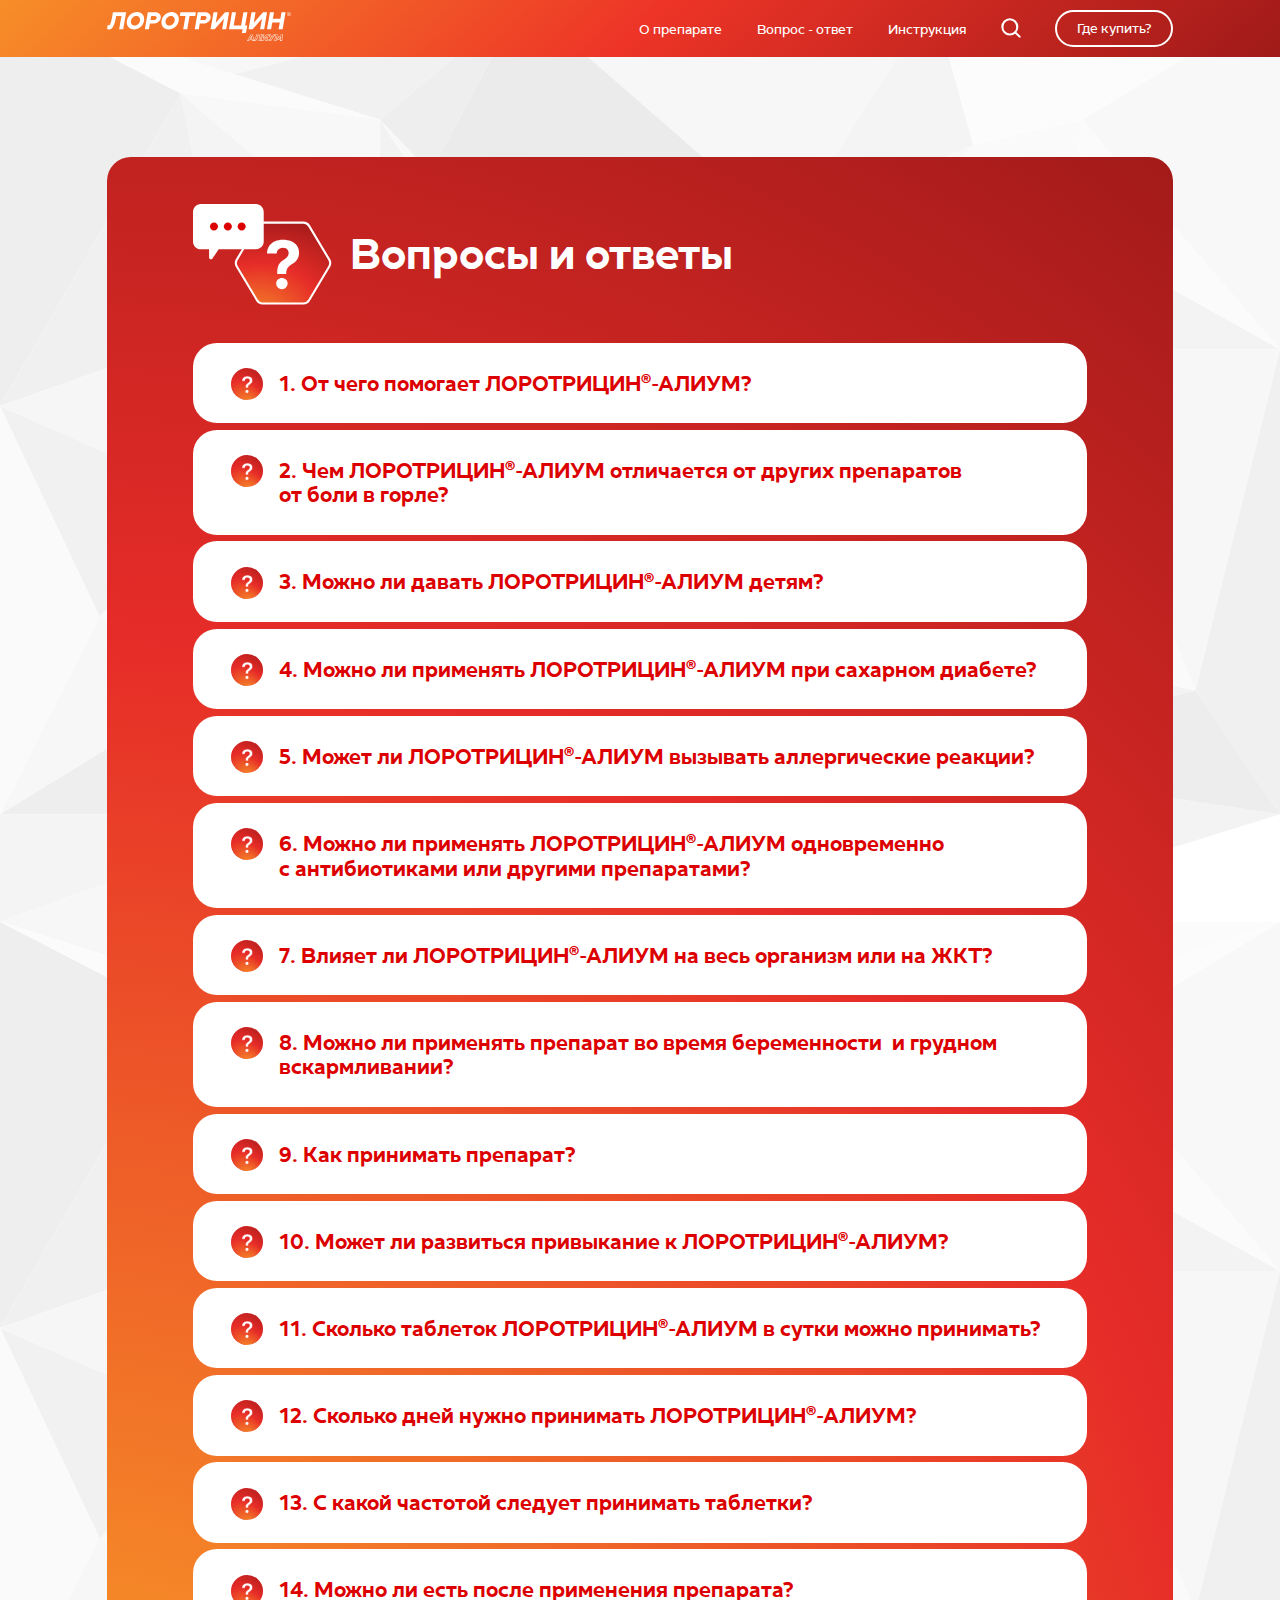
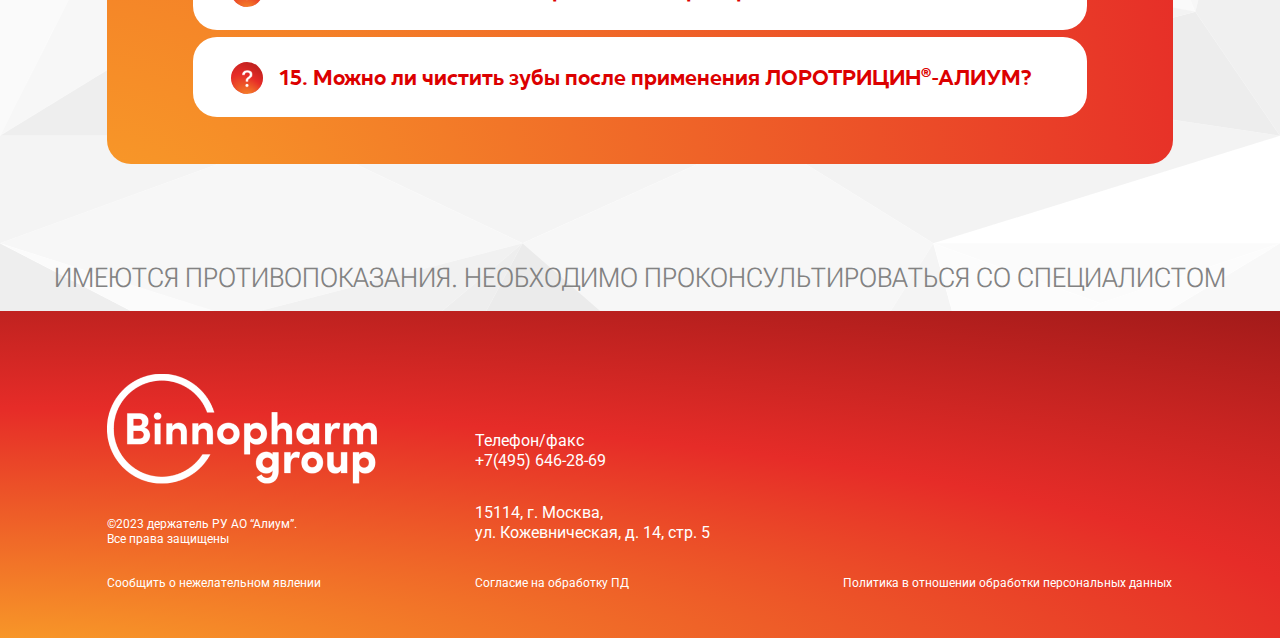
==== commit 6ea0425f: "Vnes pravki" ====
--- a/faq.html
+++ b/faq.html
@@ -1,27 +1,577 @@
-<!DOCTYPE html><html lang="ru" class="page"><head><meta charset="UTF-8"><meta name="viewport" content="width=device-width,initial-scale=1"><link rel="shortcut icon" href="favicon.ico" type="image/x-icon"><meta http-equiv="X-UA-Compatible" content="ie=edge"><meta name="theme-color" content="#111111"><title>Lorotricin</title><link rel="preload" href="fonts/GolcaMedium.woff2" as="font" type="font/woff2" crossorigin><link rel="preload" href="fonts/GolcaMedium.woff2" as="font" type="font/woff2" crossorigin><link rel="preload" href="fonts/GolcaMediumItalic.woff2" as="font" type="font/woff2" crossorigin><link rel="preload" href="fonts/GolcaExtraBold.woff2" as="font" type="font/woff2" crossorigin><link rel="preload" href="fonts/GolcaLight.woff2" as="font" type="font/woff2" crossorigin><link rel="preload" href="fonts/GolcaRegular.woff2" as="font" type="font/woff2" crossorigin><link rel="preconnect" href="https://fonts.googleapis.com"><link rel="preconnect" href="https://fonts.gstatic.com" crossorigin><link href="https://fonts.googleapis.com/css2?family=Roboto:ital,wght@0,100;0,300;0,400;0,500;0,700;0,900;1,100;1,300;1,400;1,500;1,700;1,900&display=swap" rel="stylesheet"><link rel="preconnect" href="https://fonts.googleapis.com"><link rel="preconnect" href="https://fonts.gstatic.com" crossorigin><link href="https://fonts.googleapis.com/css2?family=Roboto+Flex:opsz,wght@8..144,100..1000&family=Roboto:ital,wght@0,100;0,300;0,400;0,500;0,700;0,900;1,100;1,300;1,400;1,500;1,700;1,900&display=swap" rel="stylesheet"><link rel="preconnect" href="https://fonts.googleapis.com"><link rel="preconnect" href="https://fonts.gstatic.com" crossorigin><link href="https://fonts.googleapis.com/css2?family=Inter:wght@100..900&family=Roboto+Flex:opsz,wght@8..144,100..1000&family=Roboto:ital,wght@0,100;0,300;0,400;0,500;0,700;0,900;1,100;1,300;1,400;1,500;1,700;1,900&display=swap" rel="stylesheet"><link rel="stylesheet" href="css/vendor.css"><link rel="stylesheet" href="css/main.css"><script defer="defer" src="js/main.js"></script></head><body class="page__body"><div class="site-container"><header class="header"><div class="container"><div class="header__navigation"><a class="header__logo-link" href="./index.html"><img src="./img/headerlogo.svg" alt="" class="logo"></a><nav class="menu hide-on-search" data-menu><ul class="menu__list list-reset"><li class="menu__item"><a href="./index.html#discomfort" class="menu__link" data-menu-item>О препарате</a></li><li class="menu__item"><a href="./faq.html" class="menu__link" data-menu-item>Вопрос - ответ</a></li><li class="menu__item"><a href="./img/manual.pdf" target="_blank" class="menu__link" data-menu-item>Инструкция</a></li><li class="menu__item menu__item--mobile"><a class="menu__link" href="./apteki.html" data-menu-item>Где купить?</a></li></ul></nav><div class="header__search-shop"><div class="header__search-icon hide-on-search" id="search-icon"><img src="./img/search.svg" alt=""></div><div class="hidden header__search" id="search-bar"><input type="text" id="search-input" placeholder=""> <button id="search-btn"><img src="./img/searchinp.svg" alt=""></button> <button id="close-search"><img src="./img/close.svg" alt=""></button></div><a class="header__purchare-link hide-on-search" href="./apteki.html" data-menu-item>Где купить?</a></div><button class="burger" aria-label="Открыть меню" aria-expanded="false" data-burger><span class="burger__line"></span></button></div></div></header><main class="main"><section class="faq"><div class="container"><div class="faq__wrapper"><h1 class="faq__title"><img src="./img/faq-q.svg" alt=""> Вопросы и ответы</h1><div class="faq__item"><div class="accordion"><div>1. От чего помогает ЛОРОТРИЦИН<sup><small>®</small></sup>-АЛИУМ?</div></div><div class="panel"><p><span>ЛОРОТРИЦИН<sup><small>®</small></sup>-АЛИУМ</span> – это комбинированные таблетки для рассасывания, которые имеют антисептическое, местное антибактериальное и анестезирующее действие. Они могут применяться для лечения инфекционно-воспалительных заболеваний полости рта и глотки, сопровождающихся болью: фарингит, ларингит, тонзиллит, а также воспаления десен и слизистой оболочки полости рта (гингивит, стоматит)<sup><small>1</small></sup>.</p></div></div><div class="faq__item"><div class="accordion"><div>2. Чем ЛОРОТРИЦИН<sup><small>®</small></sup>-АЛИУМ отличается от других препаратов  -от боли в горле?</div></div><div class="panel"><p><span>ЛОРОТРИЦИН<sup><small>®</small></sup>-АЛИУМ</span> может не просто обезболивать больное горло в течение 5 минут, но и способствует полному его выздоровлению через 3 дня<sup><small>2</small></sup>. Такой эффект достигается благодаря комплексному составу на основе сразу трех действующих веществ<sup><small>1</small></sup>.<br><br><span>Бензалкония хлорид</span> в составе препарата борется с основными причинами боли в горле – вирусы, бактерии и грибки<sup><small>1</small></sup>. Он обладает способностью к выраженной адгезии к слизистой оболочке, благодаря чему его антисептическое действие продолжается и после рассасывания таблетки и позволяет принимать <span>ЛОРОТРИЦИН<sup><small>®</small></sup>-АЛИУМ</span> только через 3 часа<sup><small>3</small></sup>.  <br><br><span>Бензокаин</span> является местным анестезирующим средством. Его действие начинается уже через 1 минуту<sup><small>3</small></sup>, уменьшая боль при глотании, снимая раздражение и воспаление горла<sup><small>1</small></sup>. Бензокаин практически не всасывается в кровь, что позволяет минимизировать риск аллергических реакций<sup><small>3</small></sup>.  <br><br><span>Тиротрицин</span> – антимикробное вещество местного действия. Оно препятствует возникновению бактериальных осложнений, нарушая процессы клеточного дыхания бактерий и разрушая оболочку бактерий<sup><small>1</small></sup>. Помимо этого тиротрицин способен влиять на биопленки - объединение колоний бактерий, которые обычно защищены от воздействия лекарственных препаратов<sup><small>4</small></sup>.</p></div></div><div class="faq__item"><div class="accordion"><div>3. Можно ли давать ЛОРОТРИЦИН<sup><small>®</small></sup>-АЛИУМ детям?</div></div><div class="panel"><p>Препарат разрешен к применению у взрослых и детей старше 6 лет<sup><small>1</small></sup>.</p></div></div><div class="faq__item"><div class="accordion"><div>4. Можно ли применять ЛОРОТРИЦИН<sup><small>®</small></sup>-АЛИУМ при сахарном диабете?</div></div><div class="panel"><p>Можно с учетом содержания углеводов в 1 таблетке препарата, которое составляет ≈ 0,07 хлебных единиц (ХЕ). Курс приема <span>ЛОРОТРИЦИН<sup><small>®</small></sup>-АЛИУМ</span> легко встроится в диету пациентов с сахарном диабетом<sup><small>1</small></sup>.</p></div></div><div class="faq__item"><div class="accordion"><div>5. Может ли ЛОРОТРИЦИН<sup><small>®</small></sup>-АЛИУМ вызывать аллергические реакции?</div></div><div class="panel"><p>Аллергические реакции при применении препарата возможны при наличии индивидуальной повышенной чувствительности к одному или нескольким из компонентов препарата. В случае появления аллергических реакций следует обратиться к врачу<sup><small>1</small></sup>.</p></div></div><div class="faq__item"><div class="accordion"><div>6. Можно ли применять ЛОРОТРИЦИН<sup><small>®</small></sup>-АЛИУМ одновременно с&nbsp;антибиотиками или другими препаратами?</div></div><div class="panel"><p>Согласно инструкции по применению, <span>ЛОРОТРИЦИН<sup><small>®</small></sup>-АЛИУМ</span> можно применять вместе с другими препаратами, т.к. клинически не было установлено значимого взаимодействия с другими лекарственными средствами. Такой прием препаратов возможен по назначению врача. Однако, в случае самостоятельного начала лечения препаратом <span>ЛОРОТРИЦИН<sup><small>®</small></sup>-АЛИУМ</span> следует сохранять бдительность, и при появлении новых симптомов необходимо обратиться к специалисту<sup><small>1</small></sup>.</p></div></div><div class="faq__item"><div class="accordion"><div>7. Влияет ли ЛОРОТРИЦИН<sup><small>®</small></sup>-АЛИУМ на весь организм или на ЖКТ?</div></div><div class="panel"><p><span>ЛОРОТРИЦИН<sup><small>®</small></sup>-АЛИУМ</span> имеет местное действие и не оказывает влияния на организм в целом<sup><small>1</small></sup>.</p></div></div><div class="faq__item"><div class="accordion"><div>8. Можно ли применять препарат во время беременности  -и грудном вскармливании?</div></div><div class="panel"><p>Применение препарата во время беременности и в период грудного вскармливания возможно только после консультации с врачом<sup><small>1</small></sup>.</p></div></div><div class="faq__item"><div class="accordion"><div>9. Как принимать препарат?</div></div><div class="panel"><p>Внутрь. Взрослым и детям старше 6 лет рекомендуется медленно рассасывать в полости рта <span>по 1 таблетке каждые 3 часа. Максимальная суточная доза – 6 таблеток. Курс лечения 7 дней.</span> Увеличение курса терапии при необходимости – по рекомендации врача<sup><small>1</small></sup>. Если состояние пациента не улучшается через 2-3 дня применения препарата, необходимо обратиться к врачу<sup><small>1</small></sup>.</p></div></div><div class="faq__item"><div class="accordion"><div>10. Может ли развиться привыкание к ЛОРОТРИЦИН<sup><small>®</small></sup>-АЛИУМ?</div></div><div class="panel"><p><span>ЛОРОТРИЦИН<sup><small>®</small></sup>-АЛИУМ</span> не вызывает привыкания. Напоминаем, что под привыканием в данном контексте понимается состояние, при котором применение препарата не приводит к развитию ожидаемого лечебного эффекта. Оно может быть связано с развитием устойчивости микроорганизмов к действию препарата. Однако, <span>ЛОРОТРИЦИН<sup><small>®</small></sup>-АЛИУМ</span> – это современное средство, которое создавалось с учетом актуальных данных о механизмах развития у вредоносных микроорганизмов устойчивости к лекарственным средствам<sup><small>1</small></sup>.</p></div></div><div class="faq__item"><div class="accordion"><div>11. Сколько таблеток ЛОРОТРИЦИН<sup><small>®</small></sup>-АЛИУМ в сутки можно принимать?</div></div><div class="panel"><p>Не более 6 таблеток в день<sup><small>1</small></sup>.</p></div></div><div class="faq__item"><div class="accordion"><div>12. Сколько дней нужно принимать ЛОРОТРИЦИН<sup><small>®</small></sup>-АЛИУМ?</div></div><div class="panel"><p><span>Курс лечения – 7 дней.</span> Если необходимо увеличить курс – сначала проконсультируйтесь врачом<sup><small>1</small></sup>.</p></div></div><div class="faq__item"><div class="accordion"><div>13. С какой частотой следует принимать таблетки?</div></div><div class="panel"><p>Взрослым и детям старше 6 лет рекомендуется медленно рассасывать в полости рта <span>по&nbsp;1 таблетке каждые 3 часа</span><sup><small>1</small></sup>.</p></div></div><div class="faq__item"><div class="accordion"><div>14. Можно ли есть после применения препарата?</div></div><div class="panel"><p>Прием пищи и жевание жевательной резинки не рекомендуется в течение 1 часа после применения препарата, т.к. после приема <span>ЛОРОТРИЦИН<sup><small>®</small></sup>-АЛИУМ</span> может ощущаться онемение во рту и горле. Это может стать причиной попадания инородного тела в дыхательные пути, либо повреждения слизистой оболочки ротовой полости<sup><small>1</small></sup>.</p></div></div><div class="faq__item"><div class="accordion"><div>15. Можно ли чистить зубы после применения ЛОРОТРИЦИН<sup><small>®</small></sup>-АЛИУМ?</div></div><div class="panel"><p>Следует соблюдать временной интервал в течение 1 часа между применением препарата и использованием зубной пасты, т.к. совместное применение может привести к снижению антибактериального действия препарата<sup><small>1</small></sup>.</p></div></div></div></div></section></main></div><script>function openTab(evt, tabName) {
-    var i, tabcontent, tablinks;
-    // Получаем все элементы с class="tabcontent" и скрываем их
-    tabcontent = document.getElementsByClassName("receipt__tabcontent");
-    for (i = 0; i < tabcontent.length; i++) {
-      tabcontent[i].style.display = "none";
-      tabcontent[i].className = tabcontent[i].className.replace(" show", "");
-    }
-    // Получаем все элементы с class="tablinks" и удаляем класс "active"
-    tablinks = document.getElementsByClassName("receipt__tablinks");
-    for (i = 0; i < tablinks.length; i++) {
-      tablinks[i].className = tablinks[i].className.replace(" active", "");
-    }
+<!DOCTYPE html>
+<html lang="ru" class="page">
+  <head>
+    <meta charset="UTF-8" />
+    <meta name="viewport" content="width=device-width,initial-scale=1" />
+    <link rel="shortcut icon" href="favicon.ico" type="image/x-icon" />
+    <meta http-equiv="X-UA-Compatible" content="ie=edge" />
+    <meta name="theme-color" content="#111111" />
+    <title>Lorotricin</title>
+    <link
+      rel="preload"
+      href="fonts/GolcaMedium.woff2"
+      as="font"
+      type="font/woff2"
+      crossorigin
+    />
+    <link
+      rel="preload"
+      href="fonts/GolcaMedium.woff2"
+      as="font"
+      type="font/woff2"
+      crossorigin
+    />
+    <link
+      rel="preload"
+      href="fonts/GolcaMediumItalic.woff2"
+      as="font"
+      type="font/woff2"
+      crossorigin
+    />
+    <link
+      rel="preload"
+      href="fonts/GolcaExtraBold.woff2"
+      as="font"
+      type="font/woff2"
+      crossorigin
+    />
+    <link
+      rel="preload"
+      href="fonts/GolcaLight.woff2"
+      as="font"
+      type="font/woff2"
+      crossorigin
+    />
+    <link
+      rel="preload"
+      href="fonts/GolcaRegular.woff2"
+      as="font"
+      type="font/woff2"
+      crossorigin
+    />
+    <link rel="preconnect" href="https://fonts.googleapis.com" />
+    <link rel="preconnect" href="https://fonts.gstatic.com" crossorigin />
+    <link
+      href="https://fonts.googleapis.com/css2?family=Roboto:ital,wght@0,100;0,300;0,400;0,500;0,700;0,900;1,100;1,300;1,400;1,500;1,700;1,900&display=swap"
+      rel="stylesheet"
+    />
+    <link rel="preconnect" href="https://fonts.googleapis.com" />
+    <link rel="preconnect" href="https://fonts.gstatic.com" crossorigin />
+    <link
+      href="https://fonts.googleapis.com/css2?family=Roboto+Flex:opsz,wght@8..144,100..1000&family=Roboto:ital,wght@0,100;0,300;0,400;0,500;0,700;0,900;1,100;1,300;1,400;1,500;1,700;1,900&display=swap"
+      rel="stylesheet"
+    />
+    <link rel="preconnect" href="https://fonts.googleapis.com" />
+    <link rel="preconnect" href="https://fonts.gstatic.com" crossorigin />
+    <link
+      href="https://fonts.googleapis.com/css2?family=Inter:wght@100..900&family=Roboto+Flex:opsz,wght@8..144,100..1000&family=Roboto:ital,wght@0,100;0,300;0,400;0,500;0,700;0,900;1,100;1,300;1,400;1,500;1,700;1,900&display=swap"
+      rel="stylesheet"
+    />
+    <link rel="stylesheet" href="css/vendor.css" />
+    <link rel="stylesheet" href="css/main.css" />
+    <script defer="defer" src="js/main.js"></script>
+  </head>
+  <body class="page__body">
+    <div class="site-container">
+      <header class="header">
+        <div class="container">
+          <div class="header__navigation">
+            <a class="header__logo-link" href="./index.html"
+              ><img src="./img/headerlogo.svg" alt="" class="logo"
+            /></a>
+            <nav class="menu hide-on-search" data-menu>
+              <ul class="menu__list list-reset">
+                <li class="menu__item">
+                  <a
+                    href="./index.html#discomfort"
+                    class="menu__link"
+                    data-menu-item
+                    >О препарате</a
+                  >
+                </li>
+                <li class="menu__item">
+                  <a href="./faq.html" class="menu__link" data-menu-item
+                    >Вопрос - ответ</a
+                  >
+                </li>
+                <li class="menu__item">
+                  <a
+                    href="./img/manual.pdf"
+                    target="_blank"
+                    class="menu__link"
+                    data-menu-item
+                    >Инструкция</a
+                  >
+                </li>
+                <li class="menu__item menu__item--mobile">
+                  <a class="menu__link" href="./apteki.html" data-menu-item
+                    >Где купить?</a
+                  >
+                </li>
+              </ul>
+            </nav>
+            <div class="header__search-shop">
+              <div class="header__search-icon hide-on-search" id="search-icon">
+                <img src="./img/search.svg" alt="" />
+              </div>
+              <div class="hidden header__search" id="search-bar">
+                <input type="text" id="search-input" placeholder="" />
+                <button id="search-btn">
+                  <img src="./img/searchinp.svg" alt="" />
+                </button>
+                <button id="close-search">
+                  <img src="./img/close.svg" alt="" />
+                </button>
+              </div>
+              <a
+                class="header__purchare-link hide-on-search"
+                href="./apteki.html"
+                data-menu-item
+                >Где купить?</a
+              >
+            </div>
+            <button
+              class="burger"
+              aria-label="Открыть меню"
+              aria-expanded="false"
+              data-burger
+            >
+              <span class="burger__line"></span>
+            </button>
+          </div>
+        </div>
+      </header>
+      <main class="main">
+        <section class="faq">
+          <div class="container">
+            <div class="faq__wrapper">
+              <h1 class="faq__title">
+                <img src="./img/faq-q.svg" alt="" /> Вопросы и ответы
+              </h1>
+              <div class="faq__item">
+                <div class="accordion">
+                  <div>
+                    1. От чего помогает ЛОРОТРИЦИН<sup><small>®</small></sup
+                    >-АЛИУМ?
+                  </div>
+                </div>
+                <div class="panel">
+                  <p>
+                    <span
+                      >ЛОРОТРИЦИН<sup><small>®</small></sup
+                      >-АЛИУМ</span
+                    >
+                    – это комбинированные таблетки для рассасывания, которые
+                    имеют антисептическое, местное антибактериальное и
+                    анестезирующее действие. Они могут применяться для лечения
+                    инфекционно-воспалительных заболеваний полости рта и глотки,
+                    сопровождающихся болью: фарингит, ларингит, тонзиллит, а
+                    также воспаления десен и слизистой оболочки полости рта
+                    (гингивит, стоматит)<sup><small>1</small></sup
+                    >.
+                  </p>
+                </div>
+              </div>
+              <div class="faq__item">
+                <div class="accordion">
+                  <div>
+                    2. Чем ЛОРОТРИЦИН<sup><small>®</small></sup
+                    >-АЛИУМ отличается от других препаратов
+                    от&nbsp;боли&nbsp;в&nbsp;горле?
+                  </div>
+                </div>
+                <div class="panel">
+                  <p>
+                    <span
+                      >ЛОРОТРИЦИН<sup><small>®</small></sup
+                      >-АЛИУМ</span
+                    >
+                    может не просто обезболивать больное горло в течение 5
+                    минут, но и способствует полному его выздоровлению через 3
+                    дня<sup><small>2</small></sup
+                    >. Такой эффект достигается благодаря комплексному составу
+                    на основе сразу трех действующих веществ<sup
+                      ><small>1</small></sup
+                    >.<br /><br /><span>Бензалкония хлорид</span> в составе
+                    препарата борется с основными причинами боли в горле –
+                    вирусы, бактерии и грибки<sup><small>1</small></sup
+                    >. Он обладает способностью к выраженной адгезии к слизистой
+                    оболочке, благодаря чему его антисептическое действие
+                    продолжается и после рассасывания таблетки и позволяет
+                    принимать
+                    <span
+                      >ЛОРОТРИЦИН<sup><small>®</small></sup
+                      >-АЛИУМ</span
+                    >
+                    только через 3 часа<sup><small>3</small></sup
+                    >.  <br /><br /><span>Бензокаин</span> является местным
+                    анестезирующим средством. Его действие начинается уже через
+                    1 минуту<sup><small>3</small></sup
+                    >, уменьшая боль при глотании, снимая раздражение и
+                    воспаление горла<sup><small>1</small></sup
+                    >. Бензокаин практически не всасывается в кровь, что
+                    позволяет минимизировать риск аллергических реакций<sup
+                      ><small>3</small></sup
+                    >.  <br /><br /><span>Тиротрицин</span> – антимикробное
+                    вещество местного действия. Оно препятствует возникновению
+                    бактериальных осложнений, нарушая процессы клеточного
+                    дыхания бактерий и разрушая оболочку бактерий<sup
+                      ><small>1</small></sup
+                    >. Помимо этого тиротрицин способен влиять на биопленки -
+                    объединение колоний бактерий, которые обычно защищены от
+                    воздействия лекарственных препаратов<sup
+                      ><small>4</small></sup
+                    >.
+                  </p>
+                </div>
+              </div>
+              <div class="faq__item">
+                <div class="accordion">
+                  <div>
+                    3. Можно ли давать ЛОРОТРИЦИН<sup><small>®</small></sup
+                    >-АЛИУМ детям?
+                  </div>
+                </div>
+                <div class="panel">
+                  <p>
+                    Препарат разрешен к применению у взрослых и детей старше 6
+                    лет<sup><small>1</small></sup
+                    >.
+                  </p>
+                </div>
+              </div>
+              <div class="faq__item">
+                <div class="accordion">
+                  <div>
+                    4. Можно ли применять ЛОРОТРИЦИН<sup><small>®</small></sup
+                    >-АЛИУМ при сахарном диабете?
+                  </div>
+                </div>
+                <div class="panel">
+                  <p>
+                    Можно с учетом содержания углеводов в 1 таблетке препарата,
+                    которое составляет ≈ 0,07 хлебных единиц (ХЕ). Курс приема
+                    <span
+                      >ЛОРОТРИЦИН<sup><small>®</small></sup
+                      >-АЛИУМ</span
+                    >
+                    легко встроится в диету пациентов с сахарном диабетом<sup
+                      ><small>1</small></sup
+                    >.
+                  </p>
+                </div>
+              </div>
+              <div class="faq__item">
+                <div class="accordion">
+                  <div>
+                    5. Может ли ЛОРОТРИЦИН<sup><small>®</small></sup
+                    >-АЛИУМ вызывать аллергические реакции?
+                  </div>
+                </div>
+                <div class="panel">
+                  <p>
+                    Аллергические реакции при применении препарата возможны при
+                    наличии индивидуальной повышенной чувствительности к одному
+                    или нескольким из компонентов препарата. В случае появления
+                    аллергических реакций следует обратиться к врачу<sup
+                      ><small>1</small></sup
+                    >.
+                  </p>
+                </div>
+              </div>
+              <div class="faq__item">
+                <div class="accordion">
+                  <div>
+                    6. Можно ли применять ЛОРОТРИЦИН<sup><small>®</small></sup
+                    >-АЛИУМ одновременно с&nbsp;антибиотиками или другими
+                    препаратами?
+                  </div>
+                </div>
+                <div class="panel">
+                  <p>
+                    Согласно инструкции по применению,
+                    <span
+                      >ЛОРОТРИЦИН<sup><small>®</small></sup
+                      >-АЛИУМ</span
+                    >
+                    можно применять вместе с другими препаратами, т.к.
+                    клинически не было установлено значимого взаимодействия с
+                    другими лекарственными средствами. Такой прием препаратов
+                    возможен по назначению врача. Однако, в случае
+                    самостоятельного начала лечения препаратом
+                    <span
+                      >ЛОРОТРИЦИН<sup><small>®</small></sup
+                      >-АЛИУМ</span
+                    >
+                    следует сохранять бдительность, и при появлении новых
+                    симптомов необходимо обратиться к специалисту<sup
+                      ><small>1</small></sup
+                    >.
+                  </p>
+                </div>
+              </div>
+              <div class="faq__item">
+                <div class="accordion">
+                  <div>
+                    7. Влияет ли ЛОРОТРИЦИН<sup><small>®</small></sup
+                    >-АЛИУМ на весь организм или на ЖКТ?
+                  </div>
+                </div>
+                <div class="panel">
+                  <p>
+                    <span
+                      >ЛОРОТРИЦИН<sup><small>®</small></sup
+                      >-АЛИУМ</span
+                    >
+                    имеет местное действие и не оказывает влияния на организм в
+                    целом<sup><small>1</small></sup
+                    >.
+                  </p>
+                </div>
+              </div>
+              <div class="faq__item">
+                <div class="accordion">
+                  <div>
+                    8. Можно ли применять препарат во время беременности  +и
+                    грудном вскармливании?
+                  </div>
+                </div>
+                <div class="panel">
+                  <p>
+                    Применение препарата во время беременности и в период
+                    грудного вскармливания возможно только после консультации с
+                    врачом<sup><small>1</small></sup
+                    >.
+                  </p>
+                </div>
+              </div>
+              <div class="faq__item">
+                <div class="accordion">
+                  <div>9. Как принимать препарат?</div>
+                </div>
+                <div class="panel">
+                  <p>
+                    Внутрь. Взрослым и детям старше 6 лет рекомендуется медленно
+                    рассасывать в полости рта
+                    <span
+                      >по 1 таблетке каждые 3 часа. Максимальная суточная доза –
+                      6 таблеток. Курс лечения 7 дней.</span
+                    >
+                    Увеличение курса терапии при необходимости – по рекомендации
+                    врача<sup><small>1</small></sup
+                    >. Если состояние пациента не улучшается через 2-3 дня
+                    применения препарата, необходимо обратиться к врачу<sup
+                      ><small>1</small></sup
+                    >.
+                  </p>
+                </div>
+              </div>
+              <div class="faq__item">
+                <div class="accordion">
+                  <div>
+                    10. Может ли развиться привыкание к ЛОРОТРИЦИН<sup
+                      ><small>®</small></sup
+                    >-АЛИУМ?
+                  </div>
+                </div>
+                <div class="panel">
+                  <p>
+                    <span
+                      >ЛОРОТРИЦИН<sup><small>®</small></sup
+                      >-АЛИУМ</span
+                    >
+                    не вызывает привыкания. Напоминаем, что под привыканием в
+                    данном контексте понимается состояние, при котором
+                    применение препарата не приводит к развитию ожидаемого
+                    лечебного эффекта. Оно может быть связано с развитием
+                    устойчивости микроорганизмов к действию препарата. Однако,
+                    <span
+                      >ЛОРОТРИЦИН<sup><small>®</small></sup
+                      >-АЛИУМ</span
+                    >
+                    – это современное средство, которое создавалось с учетом
+                    актуальных данных о механизмах развития у вредоносных
+                    микроорганизмов устойчивости к лекарственным средствам<sup
+                      ><small>1</small></sup
+                    >.
+                  </p>
+                </div>
+              </div>
+              <div class="faq__item">
+                <div class="accordion">
+                  <div>
+                    11. Сколько таблеток ЛОРОТРИЦИН<sup><small>®</small></sup
+                    >-АЛИУМ в сутки можно принимать?
+                  </div>
+                </div>
+                <div class="panel">
+                  <p>
+                    Не более 6 таблеток в день<sup><small>1</small></sup
+                    >.
+                  </p>
+                </div>
+              </div>
+              <div class="faq__item">
+                <div class="accordion">
+                  <div>
+                    12. Сколько дней нужно принимать ЛОРОТРИЦИН<sup
+                      ><small>®</small></sup
+                    >-АЛИУМ?
+                  </div>
+                </div>
+                <div class="panel">
+                  <p>
+                    <span>Курс лечения – 7 дней.</span> Если необходимо
+                    увеличить курс – сначала проконсультируйтесь врачом<sup
+                      ><small>1</small></sup
+                    >.
+                  </p>
+                </div>
+              </div>
+              <div class="faq__item">
+                <div class="accordion">
+                  <div>13. С какой частотой следует принимать таблетки?</div>
+                </div>
+                <div class="panel">
+                  <p>
+                    Взрослым и детям старше 6 лет рекомендуется медленно
+                    рассасывать в полости рта
+                    <span>по&nbsp;1 таблетке каждые 3 часа</span
+                    ><sup><small>1</small></sup
+                    >.
+                  </p>
+                </div>
+              </div>
+              <div class="faq__item">
+                <div class="accordion">
+                  <div>14. Можно ли есть после применения препарата?</div>
+                </div>
+                <div class="panel">
+                  <p>
+                    Прием пищи и жевание жевательной резинки не рекомендуется в
+                    течение 1 часа после применения препарата, т.к. после приема
+                    <span
+                      >ЛОРОТРИЦИН<sup><small>®</small></sup
+                      >-АЛИУМ</span
+                    >
+                    может ощущаться онемение во рту и горле. Это может стать
+                    причиной попадания инородного тела в дыхательные пути, либо
+                    повреждения слизистой оболочки ротовой полости<sup
+                      ><small>1</small></sup
+                    >.
+                  </p>
+                </div>
+              </div>
+              <div class="faq__item">
+                <div class="accordion">
+                  <div>
+                    15. Можно ли чистить зубы после применения ЛОРОТРИЦИН<sup
+                      ><small>®</small></sup
+                    >-АЛИУМ?
+                  </div>
+                </div>
+                <div class="panel">
+                  <p>
+                    Следует соблюдать временной интервал в течение 1 часа между
+                    применением препарата и использованием зубной пасты, т.к.
+                    совместное применение может привести к снижению
+                    антибактериального действия препарата<sup
+                      ><small>1</small></sup
+                    >.
+                  </p>
+                </div>
+              </div>
+            </div>
+          </div>
+        </section>
+      </main>
+    </div>
+    <script>
+      function openTab(evt, tabName) {
+        var i, tabcontent, tablinks;
+        // Получаем все элементы с class="tabcontent" и скрываем их
+        tabcontent = document.getElementsByClassName("receipt__tabcontent");
+        for (i = 0; i < tabcontent.length; i++) {
+          tabcontent[i].style.display = "none";
+          tabcontent[i].className = tabcontent[i].className.replace(
+            " show",
+            ""
+          );
+        }
+        // Получаем все элементы с class="tablinks" и удаляем класс "active"
+        tablinks = document.getElementsByClassName("receipt__tablinks");
+        for (i = 0; i < tablinks.length; i++) {
+          tablinks[i].className = tablinks[i].className.replace(" active", "");
+        }
 
-    // Показываем текущий таб, и добавляем "active" класс на кнопку, которая открыла таб
-    document.getElementById(tabName).style.display = "block";
-    evt.currentTarget.className += " active";
-    setTimeout(function () {
-      document.getElementById(tabName).className += " show"; // Добавляем класс show для плавного появления
-    }, 10);
-  }
+        // Показываем текущий таб, и добавляем "active" класс на кнопку, которая открыла таб
+        document.getElementById(tabName).style.display = "block";
+        evt.currentTarget.className += " active";
+        setTimeout(function () {
+          document.getElementById(tabName).className += " show"; // Добавляем класс show для плавного появления
+        }, 10);
+      }
 
-  if (document.getElementById("defaultOpen")) {
-    document.getElementById("defaultOpen").click();
-  }</script><div id="videoPopup" class="popup"><div class="popup-content"><span class="close">&times;</span><video id="video" controls><source src="./img/ease.mp4" type="video/mp4"></video></div></div><footer class="footer"><span class="footer__upper-text">ИМЕЮТСЯ ПРОТИВОПОКАЗАНИЯ. НЕОБХОДИМО ПРОКОНСУЛЬТИРОВАТЬСЯ СО СПЕЦИАЛИСТОМ</span><div class="footer__content"><div class="container"><ul class="footer__list list-reset"><li class="footer__item"><a href="https://www.binnopharmgroup.ru/"><img src="./img/footerlogo.png" alt=""></a><span class="footer__item-text">©2023 держатель РУ АО “Алиум”.<br>Все права защищены</span> <a class="footer__link" href="https://www.binnopharmgroup.ru/pharmacovigilance/">Сообщить о нежелательном явлении</a></li><li class="footer__item"><span class="footer__item-about">Телефон/факс<br><a class="footer__item-about" href="tel:+74956462869">+7(495) 646-28-69</a></span> <span class="footer__item-about">15114, г. Москва,<br>ул. Кожевническая, д. 14, стр. 5</span> <a class="footer__link" href="https://www.binnopharmgroup.ru/soglasie-na-obrabotku-personalnykh-dannykh/">Согласие на обработку ПД</a></li><li class="footer__item"><a class="footer__link" href="https://www.binnopharmgroup.ru/polozhenie-o-zashchite-personalnykh-dannykh/">Политика в отношении обработки персональных данных</a></li></ul></div></div></footer></body></html>+      if (document.getElementById("defaultOpen")) {
+        document.getElementById("defaultOpen").click();
+      }
+    </script>
+    <div id="videoPopup" class="popup">
+      <div class="popup-content">
+        <span class="close">&times;</span
+        ><video id="video" controls>
+          <source src="./img/ease.mp4" type="video/mp4" />
+        </video>
+      </div>
+    </div>
+    <footer class="footer">
+      <span class="footer__upper-text"
+        >ИМЕЮТСЯ ПРОТИВОПОКАЗАНИЯ. НЕОБХОДИМО ПРОКОНСУЛЬТИРОВАТЬСЯ СО
+        СПЕЦИАЛИСТОМ</span
+      >
+      <div class="footer__content">
+        <div class="container">
+          <ul class="footer__list list-reset">
+            <li class="footer__item">
+              <a href="https://www.binnopharmgroup.ru/"
+                ><img src="./img/footerlogo.png" alt="" /></a
+              ><span class="footer__item-text"
+                >©2023 держатель РУ АО “Алиум”.<br />Все права защищены</span
+              >
+              <a
+                class="footer__link"
+                href="https://www.binnopharmgroup.ru/pharmacovigilance/"
+                >Сообщить о нежелательном явлении</a
+              >
+            </li>
+            <li class="footer__item">
+              <span class="footer__item-about"
+                >Телефон/факс<br /><a
+                  class="footer__item-about"
+                  href="tel:+74956462869"
+                  >+7(495) 646-28-69</a
+                ></span
+              >
+              <span class="footer__item-about"
+                >15114, г. Москва,<br />ул. Кожевническая, д. 14, стр. 5</span
+              >
+              <a
+                class="footer__link"
+                href="https://www.binnopharmgroup.ru/soglasie-na-obrabotku-personalnykh-dannykh/"
+                >Согласие на обработку ПД</a
+              >
+            </li>
+            <li class="footer__item">
+              <a
+                class="footer__link"
+                href="https://www.binnopharmgroup.ru/polozhenie-o-zashchite-personalnykh-dannykh/"
+                >Политика в отношении обработки персональных данных</a
+              >
+            </li>
+          </ul>
+        </div>
+      </div>
+    </footer>
+  </body>
+</html>
--- a/css/main.css
+++ b/css/main.css
@@ -1 +1,3762 @@
-@charset "UTF-8";:root{--font-family:"Golca",sans-serif;--second-family:"Roboto",sans-serif;--third-family:"Roboto Flex",sans-serif;--font3:"Inter",sans-serif;--content-width:160rem;--container-offset:15px;--container-width:calc(var(--content-width) + (var(--container-offset) * 2));--red:#dc0000;--grey:#58595b;--white:#fff;--grad-blue:#4ca6bd}.custom-checkbox__field:checked+.custom-checkbox__content::after{opacity:1}.custom-checkbox__field:focus+.custom-checkbox__content::before{outline:red solid 2px;outline-offset:2px}.custom-checkbox__field:disabled+.custom-checkbox__content{opacity:.4;pointer-events:none}@font-face{font-family:Golca;src:url(../fonts/GolcaBold.woff2) format("woff2");font-weight:700;font-style:normal;font-display:swap}@font-face{font-family:Golca;src:url(../fonts/GolcaBoldItalic.woff2) format("woff2");font-weight:700;font-style:italic;font-display:swap}@font-face{font-family:"Golca Extra";src:url(../fonts/GolcaExtraBoldItalic.woff2) format("woff2");font-weight:700;font-style:italic;font-display:swap}@font-face{font-family:Golca;src:url(../fonts/GolcaItalic.woff2) format("woff2");font-weight:400;font-style:italic;font-display:swap}@font-face{font-family:"Golca Semi";src:url(../fonts/GolcaSemiBoldItalic.woff2) format("woff2");font-weight:600;font-style:italic;font-display:swap}@font-face{font-family:"Golca Semi";src:url(../fonts/GolcaSemiBold.woff2) format("woff2");font-weight:600;font-style:normal;font-display:swap}@font-face{font-family:Golca;src:url(../fonts/GolcaMedium.woff2) format("woff2");font-weight:500;font-style:normal;font-display:swap}@font-face{font-family:Golca;src:url(../fonts/GolcaLight.woff2) format("woff2");font-weight:300;font-style:normal;font-display:swap}@font-face{font-family:Golca;src:url(../fonts/GolcaRegular.woff2) format("woff2");font-weight:400;font-style:normal;font-display:swap}@font-face{font-family:Golca;src:url(GolcaLightItalic.woff2) format("woff2");font-weight:300;font-style:italic;font-display:swap}@font-face{font-family:Golca;src:url(../fonts/GolcaMediumItalic.woff2) format("woff2");font-weight:500;font-style:italic;font-display:swap}@font-face{font-family:"Golca Extra";src:url(../fonts/GolcaExtraLight.woff2) format("woff2");font-weight:200;font-style:normal;font-display:swap}@font-face{font-family:"Golca Extra";src:url(../fonts/GolcaExtraLightItalic.woff2) format("woff2");font-weight:200;font-style:italic;font-display:swap}@font-face{font-family:Golca;src:url(../fonts/GolcaThin.woff2) format("woff2");font-weight:100;font-style:normal;font-display:swap}@font-face{font-family:"Golca Extra";src:url(../fonts/GolcaExtraBold.woff2) format("woff2");font-weight:700;font-style:normal;font-display:swap}@font-face{font-family:Golca;src:url(../fonts/GolcaThinItalic.woff2) format("woff2");font-weight:100;font-style:italic;font-display:swap}html{scroll-behavior:smooth;-webkit-box-sizing:border-box;box-sizing:border-box;font-size:.5208333333vw}*,::after,::before{-webkit-box-sizing:inherit;box-sizing:inherit}.page{height:100%;font-family:var(--font-family,sans-serif);-webkit-text-size-adjust:100%}.page__body{margin:0;min-width:320px;min-height:100%;font-size:16px;background-image:url(../img/bg_polygon.svg);background-size:cover;background-repeat:repeat}img{width:100%;height:auto;max-width:100%;-o-object-fit:cover;object-fit:cover}a{text-decoration:none}.site-container{overflow:hidden}.is-hidden{display:none!important}.btn-reset{border:none;padding:0;background:0 0;cursor:pointer}.red{font-family:var(--font-family);font-weight:800;color:var(--red)}.list-reset{list-style:none;margin:0;padding:0}.input-reset{-webkit-appearance:none;-moz-appearance:none;appearance:none;border:none;border-radius:0;background-color:#fff}.input-reset::-webkit-search-cancel-button,.input-reset::-webkit-search-decoration,.input-reset::-webkit-search-results-button,.input-reset::-webkit-search-results-decoration{display:none}.visually-hidden{position:absolute;overflow:hidden;margin:-1px;border:0;padding:0;width:1px;height:1px;clip:rect(0 0 0 0)}.container{margin:0 auto;padding:0 var(--container-offset);max-width:var(--container-width)}.js-focus-visible :focus:not(.focus-visible){outline:0}.centered{text-align:center}.dis-scroll{position:fixed;left:0;top:0;overflow:hidden;width:100%;height:100vh;-ms-scroll-chaining:none;overscroll-behavior:none}.page--ios .dis-scroll{position:relative}.apteki{margin-top:8rem}.apteki__top-text{font-weight:800;font-size:4.8rem;line-height:110%;margin-bottom:6.7rem;display:inline-block}@media (max-width:768px){.apteki__top-text{font-size:18px}}@media (max-width:576px){html{font-size:2.6666666667vw}.container{max-width:1600px}.apteki{margin-top:5rem}.apteki__top-text{margin-bottom:1.7rem;font-size:1.8rem}}.apteki__title{font-weight:500;font-size:4.8rem;line-height:110%;color:#58595b;margin:0 0 5rem}.apteki__title span{font-weight:500;font-size:2.4rem;line-height:129%;color:#58595b}@media (max-width:768px){.apteki__title span{font-size:15px}.apteki__title{font-size:20px;margin-bottom:30px}}@media (max-width:576px){.apteki__title span{font-size:1.5rem}.apteki__title{font-size:2rem;margin-bottom:3rem}}.apteki__grid{display:-ms-grid;display:grid;background:-o-radial-gradient(-2.63% 110.29%,183.94% 135.68%,#faa628 0,#e62c28 59.375%,#a01a19 100%);background:radial-gradient(183.94% 135.68% at -2.63% 110.29%,#faa628 0,#e62c28 59.375%,#a01a19 100%);border-radius:2.4rem;-ms-grid-columns:(1fr)[4];grid-template-columns:repeat(4,1fr);padding:7.2rem 9rem;margin-bottom:9rem;gap:2rem}.apteki__grid-item{min-width:34rem;min-height:19rem;-webkit-box-shadow:12px 12px 33px 0 rgba(0,0,0,.08);box-shadow:12px 12px 33px 0 rgba(0,0,0,.08);background:#fff;display:-webkit-box;display:-ms-flexbox;display:flex;-webkit-box-align:center;-ms-flex-align:center;align-items:center;-webkit-box-pack:center;-ms-flex-pack:center;justify-content:center}.apteki__grid-item img{width:20rem}@media (max-width:768px){.apteki__grid{-ms-grid-columns:(1fr)[2];grid-template-columns:repeat(2,1fr);gap:5px;padding:20px;margin-bottom:50px}.apteki__grid-item img{width:40rem}.apteki__grid-item{min-height:30rem}}@media (max-width:576px){.apteki__grid{border-radius:18px;gap:1rem;padding:2rem;margin-bottom:5rem}.apteki__grid-item img{width:10rem}.apteki__grid-item{height:7rem;width:100%;min-height:unset;min-width:unset}.apteki__grid-item-ozer img{width:5rem}}.apteki__num{display:block;font-weight:500;font-size:16px;line-height:115%;color:#828282;margin-bottom:28px}.faq{margin:100px 0}.faq__wrapper{padding:7rem 13rem;background:-o-radial-gradient(-2.63% 110.29%,183.94% 135.68%,#faa628 0,#e62c28 59.375%,#a01a19 100%);background:radial-gradient(183.94% 135.68% at -2.63% 110.29%,#faa628 0,#e62c28 59.375%,#a01a19 100%);border-radius:24px;display:-webkit-box;display:-ms-flexbox;display:flex;-webkit-box-orient:vertical;-webkit-box-direction:normal;-ms-flex-direction:column;flex-direction:column;gap:1rem}@media (max-width:576px){.apteki__num{font-size:14px}.faq{margin:5rem 0}.faq__wrapper{border-radius:12px;margin:0 -1.5rem;gap:.5rem;padding:3rem 2rem}}.faq__title{display:-webkit-box;display:-ms-flexbox;display:flex;-webkit-box-align:center;-ms-flex-align:center;align-items:center;font-weight:800;font-size:6.4rem;line-height:130%;color:#fff;gap:2.5rem;margin:0 0 4.7rem}.faq__title img{width:21rem}@media (max-width:576px){.faq__title img{width:9rem}.faq__title{font-size:2rem}}.faq__item{background-color:#fff;border-radius:24px}.accordion{position:relative;cursor:pointer;width:100%;text-align:left;outline:0;-webkit-transition:.4s;-o-transition:.4s;transition:.4s;font-size:3.2rem;border-radius:24rem;background:#fff;font-weight:800;color:#dc0000;display:-webkit-box;display:-ms-flexbox;display:flex;-webkit-box-align:center;-ms-flex-align:center;align-items:center;padding:4.2rem 3.1rem 4.2rem 12.9rem}.accordion::before{left:5.7rem;top:6.2rem;-webkit-transform:translate(0,-50%);-ms-transform:translate(0,-50%);transform:translate(0,-50%);position:absolute;display:-webkit-box;display:-ms-flexbox;display:flex;content:"";border-radius:50%;background-color:#dc0000;min-width:4.8rem;min-height:4.8rem;background-image:url(../img/faq-qq.png);background-size:cover;background-position:center;background-repeat:no-repeat;margin-right:2.4rem}.active::before{border:1px solid #dc0000;background-color:#fff;background-image:url(../img/faq-aa.svg)}.panel{max-height:0;overflow:hidden;-webkit-transition:max-height .2s ease-out;-o-transition:max-height .2s ease-out;transition:max-height .2s ease-out}.panel p{padding:0 12.5rem 4.5rem;font-weight:350;font-size:2.4rem;line-height:130%;color:#58595b;margin:0}.panel p span{font-weight:500;font-style:italic}@media (max-width:576px){.accordion{font-size:1.4rem;padding:2rem 2.1rem 2rem 4.9rem}.accordion::before{left:1.3rem;top:3.2rem;min-width:2.8rem;min-height:2.8rem}.panel p{padding:0 2.1rem 4.2rem 4.9rem;font-size:1.4rem}}.footer__upper-text{font-family:var(--third-family);font-weight:300;font-size:4rem;line-height:110%;text-align:center;color:#828282;display:block;margin-bottom:18px}.footer__content{padding:63px 0 47px;background:-o-radial-gradient(-2.63% 110.29%,183.94% 135.68%,#faa628 0,#e62c28 59.375%,#a01a19 100%);background:radial-gradient(183.94% 135.68% at -2.63% 110.29%,#faa628 0,#e62c28 59.375%,#a01a19 100%)}.footer__list{display:-ms-grid;display:grid;-ms-grid-columns:(31%)[3];grid-template-columns:repeat(3,31%);-webkit-box-align:center;-ms-flex-align:center;align-items:center;-webkit-box-pack:justify;-ms-flex-pack:justify;justify-content:space-between}@media (max-width:768px){.footer__upper-text{font-size:15px;margin-bottom:22px}.footer__content{padding:30px 0 46px}.footer__list{-ms-grid-columns:35% 24% 36%;grid-template-columns:35% 24% 36%}.footer__item img{max-width:157px}}@media (max-width:576px){.footer__upper-text{margin:0 auto 2.2rem;max-width:30.3rem}.footer__content{padding:3rem 0 4.6rem}.footer__list{display:-webkit-box;display:-ms-flexbox;display:flex;-webkit-box-orient:vertical;-webkit-box-direction:normal;-ms-flex-direction:column;flex-direction:column;-webkit-box-align:start;-ms-flex-align:start;align-items:flex-start;gap:2.4rem}}.footer__item{display:-webkit-box;display:-ms-flexbox;display:flex;-webkit-box-orient:vertical;-webkit-box-direction:normal;-ms-flex-direction:column;flex-direction:column;-webkit-box-align:start;-ms-flex-align:start;align-items:flex-start;gap:4.4rem}@media (min-width:1921px){.footer__item img{width:27rem}.header__logo-link{width:100%}}@media (max-width:576px){.footer__item img{max-width:15.7rem}.footer__item:nth-child(1){gap:3.4rem}}.footer__item:nth-child(2){-ms-flex-item-align:end;-ms-grid-row-align:end;align-self:end;gap:4.9rem}@media (max-width:576px){.footer__item:nth-child(2){-ms-flex-item-align:start;align-self:flex-start;gap:1.6rem}}.footer__item:nth-child(3){-ms-flex-item-align:end;-ms-grid-row-align:end;align-self:end;display:block}@media (max-width:576px){.footer__item:nth-child(3){-ms-flex-item-align:start;align-self:flex-start}.footer__item{font-family:var(--font-family)}}.footer__item-upper{display:block;-webkit-box-orient:vertical;-webkit-box-direction:normal;-ms-flex-direction:column;flex-direction:column;gap:2.5rem}.footer__item-text{font-family:var(--second-family);font-weight:400;font-size:1.8rem;line-height:125%;color:var(--white)}@media (max-width:768px){.footer__item-text{font-size:12px}}@media (max-width:576px){.footer__item-text{font-family:var(--font-family);font-size:1.3rem}}.footer__item-about{font-family:var(--second-family);font-weight:400;font-size:2.4rem;line-height:125%;color:var(--white)}@media (max-width:768px){.footer__item-about{font-size:12px}}@media (max-width:576px){.footer__item-about{font-family:var(--font-family);font-size:1.5rem}}.footer__link{font-family:var(--second-family);font-weight:400;font-size:1.8rem;line-height:125%;color:var(--white)}.popup{display:none;position:fixed;z-index:5;left:0;top:0;width:100%;height:100%;overflow:auto;background-color:rgba(0,0,0,.4)}.popup-content{position:absolute;top:50%;left:50%;-webkit-transform:translate(-50%,-50%);-ms-transform:translate(-50%,-50%);transform:translate(-50%,-50%)}.popup-content video{width:90rem;height:51rem}@media (max-width:1024px){.popup-content video{width:113rem;height:63rem}}@media (max-width:768px){.footer__link{font-size:13px}.popup-content video{width:120rem;height:67rem}}@media (max-width:576px){.footer__link{font-size:1.3rem;font-family:var(--font-family)}.popup-content video{width:32rem;height:18rem}}.close{color:#fff;float:right;font-size:30px;font-weight:700}.close:focus,.close:hover{color:#000;text-decoration:none;cursor:pointer}@-webkit-keyframes headerAnim{0%,25%{opacity:0}100%{opacity:1}}@keyframes headerAnim{0%,25%{opacity:0}100%{opacity:1}}.header{position:relative;background:-o-linear-gradient(133deg,#a01a19 0,#ed3427 50%,#f78e28 100%);background:linear-gradient(317deg,#a01a19 0,#ed3427 50%,#f78e28 100%);padding:1.5rem 15px;z-index:5;min-height:8.3rem}.header.fixed{position:fixed;top:0;left:0;right:0}.header .hidden{display:none}.header__logo-link{max-width:27.6rem}.header__search{position:relative;width:53.5rem}.header #search-input{outline:0;border-radius:55px;width:100%;padding:.8rem 6rem;border:1px solid transparent;font-size:3rem;font-family:var(--font-family)}.header #search-btn{position:absolute;left:2.3rem;top:51%;-webkit-transform:translate(0,-50%);-ms-transform:translate(0,-50%);transform:translate(0,-50%);border:none;background:0 0;cursor:pointer}.header #search-btn img{width:2.1rem;height:2.1rem}.header #close-search{position:absolute;right:0;top:50%;border:none;background:0 0;cursor:pointer;-webkit-transform:translate(-50%,-50%);-ms-transform:translate(-50%,-50%);transform:translate(-50%,-50%)}.header #close-search img{width:1.9rem;height:1.9rem}.header #close-search.hidden{display:none}.header__navigation{gap:5.2rem;display:none;display:-webkit-box;display:-ms-flexbox;display:flex;-webkit-box-pack:justify;-ms-flex-pack:justify;justify-content:space-between;-webkit-box-align:center;-ms-flex-align:center;align-items:center}.header__search-shop{display:-webkit-box;display:-ms-flexbox;display:flex;-webkit-box-pack:justify;-ms-flex-pack:justify;justify-content:space-between;gap:5.2rem;-webkit-box-align:center;-ms-flex-align:center;align-items:center}@media (max-width:768px){.header{padding:12px 0 6px}.header__logo-link{max-width:176px}.header__search-shop{display:none}}.header__search-icon{display:-webkit-box;display:-ms-flexbox;display:flex;-webkit-box-align:center;-ms-flex-align:center;align-items:center}.header__search-icon img{width:2.9rem;height:3rem}.header .search-box{display:none}.header__purchare-link{color:var(--white);border:2px solid var(--white);border-radius:44px;padding:1.3rem 3rem;text-align:center;font-family:var(--font-family);font-weight:500;font-size:2rem;color:var(--white)}.menu{overflow:hidden;display:-webkit-box;display:-ms-flexbox;display:flex;gap:5.2rem;-webkit-box-pack:right;-ms-flex-pack:right;justify-content:right;-webkit-box-flex:1;-ms-flex-positive:1;flex-grow:1}.menu__link{font-family:Golca,sans-serif;font-weight:500;font-size:2rem;line-height:115%;color:var(--white)}.menu__link:hover{color:#d8d8d8}@media (max-width:1024px){.menu__link{font-size:2.6rem}}@media (max-width:768px){.menu{position:fixed;background-color:#fff;bottom:0;top:49px;right:-100%;width:100%;display:-webkit-box;display:-ms-flexbox;display:flex;padding:32px 0 0;-webkit-transition:right .2s ease-in;-o-transition:right .2s ease-in;transition:right .2s ease-in}.menu::after{content:"";position:absolute;background-image:url(../img/curve.svg);bottom:0;left:0;width:1920px;height:340px;background-repeat:no-repeat;-webkit-transform:translate(-20%,33%);-ms-transform:translate(-20%,33%);transform:translate(-20%,33%)}.menu--active{right:0;z-index:5}.menu__link{font-family:var(--font-family);font-weight:500;font-size:18px;line-height:130%;color:var(--grey)}}.menu__item--mobile{display:none}@media (max-width:768px){.menu__item--mobile{display:block}}.menu__list{display:-webkit-box;display:-ms-flexbox;display:flex;-webkit-column-gap:5.2rem;-moz-column-gap:5.2rem;column-gap:5.2rem;-webkit-box-align:center;-ms-flex-align:center;align-items:center}@media (max-width:768px){.menu__list{padding:0 0 0 16px;width:100%;-webkit-box-orient:vertical;-webkit-box-direction:normal;-ms-flex-direction:column;flex-direction:column;row-gap:26px;text-align:left;-webkit-box-align:start;-ms-flex-align:start;align-items:flex-start}}.burger{--burger-width:24px;--burger-height:22px;--burger-line-height:2px;position:relative;border:none;padding:0;width:var(--burger-width);height:var(--burger-height);color:#fff;background-color:transparent;cursor:pointer;display:none}.burger::after,.burger::before{content:"";position:absolute;right:0;width:15px;height:var(--burger-line-height);background-color:currentColor;-webkit-transition:top .3s ease-in-out,-webkit-transform .3s ease-in-out;transition:transform .3s ease-in-out,top .3s ease-in-out,-webkit-transform .3s ease-in-out;-o-transition:transform .3s ease-in-out,top .3s ease-in-out}.burger::before{top:0;content:"";position:absolute;right:0;width:30px;height:var(--burger-line-height);background-color:currentColor;-webkit-transition:top .3s ease-in-out,-webkit-transform .3s ease-in-out;transition:transform .3s ease-in-out,top .3s ease-in-out,-webkit-transform .3s ease-in-out;-o-transition:transform .3s ease-in-out,top .3s ease-in-out}.burger::after{top:calc(100% - var(--burger-line-height))}.burger__line{position:absolute;left:0;top:50%;width:100%;height:var(--burger-line-height);background-color:currentColor;-webkit-transform:translateY(-50%);-ms-transform:translateY(-50%);transform:translateY(-50%);-webkit-transition:-webkit-transform .3s ease-in-out;transition:transform .3s ease-in-out;-o-transition:transform .3s ease-in-out;transition:transform .3s ease-in-out,-webkit-transform .3s ease-in-out}.burger--active::before{top:50%;-webkit-transform:rotate(45deg);-ms-transform:rotate(45deg);transform:rotate(45deg);-webkit-transition:top .3s ease-in-out,-webkit-transform .3s ease-in-out;transition:transform .3s ease-in-out,top .3s ease-in-out,-webkit-transform .3s ease-in-out;-o-transition:transform .3s ease-in-out,top .3s ease-in-out}.burger--active::after{width:30px;top:50%;-webkit-transform:rotate(-45deg);-ms-transform:rotate(-45deg);transform:rotate(-45deg);-webkit-transition:top .3s ease-in-out,-webkit-transform .3s ease-in-out;transition:transform .3s ease-in-out,top .3s ease-in-out,-webkit-transform .3s ease-in-out;-o-transition:transform .3s ease-in-out,top .3s ease-in-out}.burger--active .burger__line{-webkit-transform:scale(0);-ms-transform:scale(0);transform:scale(0);-webkit-transition:-webkit-transform .3s ease-in-out;transition:transform .3s ease-in-out;-o-transition:transform .3s ease-in-out;transition:transform .3s ease-in-out,-webkit-transform .3s ease-in-out}.hero{position:relative;background-repeat:no-repeat;padding:7.2rem 0 0;width:100%;margin:auto auto 120px;overflow:hidden}@media (max-width:1024px){.menu__list{-webkit-column-gap:9px;-moz-column-gap:9px;column-gap:9px}.hero{margin-bottom:10px}}@media (max-width:768px){.burger{z-index:5;display:block}.hero{margin-bottom:3.7rem}.hero .swiper-button-next{display:none}}.hero::after{content:"";position:absolute;background-image:url(../img/curve.svg);bottom:0;left:0;width:192rem;height:340px;background-repeat:no-repeat;-webkit-transform:translate(0,33%);-ms-transform:translate(0,33%);transform:translate(0,33%)}@media (min-width:1921px){.hero::after{background-size:100% 100%;height:1000px}.hero__img{width:100%}}@media (max-width:1440px){.hero::after{height:269px}}.hero__img{position:absolute;bottom:-5px;right:18.6rem;z-index:1;margin-bottom:-.5rem;max-width:66.8rem;pointer-events:none}@media (max-width:576px){.header{min-height:unset}.hero{padding:3.2rem 0 0}.hero .container{padding:0 0 0 1.5rem}.hero::after{height:340px}.hero__img{-webkit-transform:scale(1.4)!important;-ms-transform:scale(1.4)!important;transform:scale(1.4)!important;max-width:29rem;right:-3.1rem}}.hero__title{margin:0 0 6.4rem;max-width:99rem;font-family:var(--font-family);font-style:italic;font-weight:400;line-height:110%;text-transform:uppercase;color:var(--grey);font-size:6rem}@media (max-width:576px){.hero__title{font-size:2.6rem;max-width:27.1rem;margin-bottom:2rem}}.hero__name{font-family:var(--font-family);font-weight:800;font-size:3.6rem;line-height:130%;text-transform:uppercase;color:var(--grey)}.hero__swiper{margin:0 -1.5rem;width:100%;height:80rem}.hero .swiper-pagination{bottom:25px;z-index:1}.hero .swiper-pagination .swiper-pagination-bullet{background-color:#fff;width:10px;height:10px;opacity:1;margin:0 6px;border:1px solid #fff}@media (max-width:576px){.hero__name{font-size:1.6rem;max-width:21.8rem;line-height:120%}.hero__swiper{height:56rem;margin:0}.hero .swiper-pagination .swiper-pagination-bullet{border:1px solid var(--grey);background-color:var(--red)}}.hero .swiper-pagination .swiper-pagination-bullet-active{background-color:transparent}.hero .swiper-button-next{z-index:4;color:var(--red);margin-right:3.4rem}.hero .swiper-button-next::after{font-size:5rem}.hero .swiper-button-prev{z-index:3;color:var(--red);margin-left:3.4rem}.hero .swiper-button-prev::after{font-size:5rem}.hero .swiper-wrapper{margin:0 1.5rem}.hero__slide{display:-webkit-box;display:-ms-flexbox;display:flex;-webkit-box-orient:vertical;-webkit-box-direction:normal;-ms-flex-direction:column;flex-direction:column;-webkit-box-align:start;-ms-flex-align:start;align-items:flex-start}.hero__list{padding:0 3.6rem 0 0;gap:3rem;-webkit-box-pack:end;-ms-flex-pack:end;justify-content:flex-end;display:-webkit-box;display:-ms-flexbox;display:flex}@media (max-width:576px){.hero__list{gap:1rem;-webkit-box-orient:vertical;-webkit-box-direction:normal;-ms-flex-direction:column;flex-direction:column}}.hero__item{gap:3rem;display:-webkit-box;display:-ms-flexbox;display:flex;-webkit-box-align:center;-ms-flex-align:center;align-items:center;-webkit-box-orient:vertical;-webkit-box-direction:normal;-ms-flex-direction:column;flex-direction:column;-webkit-box-pack:justify;-ms-flex-pack:justify;justify-content:space-between}.hero__item-img{max-width:12.6rem}@media (max-width:576px){.hero__item{-webkit-box-orient:horizontal;-webkit-box-direction:normal;-ms-flex-direction:row;flex-direction:row;-webkit-box-pack:center;-ms-flex-pack:center;justify-content:center;gap:2.1rem}.hero__item-img{max-width:6.4rem}}.hero__slide-two-img{position:absolute;left:-9.6rem;bottom:2.3rem;max-width:69.8rem}@media (min-width:1921px){.hero .swiper-pagination .swiper-pagination-bullet{width:1rem;height:1rem;margin:0 .6rem}.hero__item-img,.hero__slide-two-img{width:100%}.hero__more svg{width:2rem;height:2rem}}@media (max-width:576px){.hero__slide-two-img{bottom:0;width:29rem;left:12.5rem;min-width:28rem;-webkit-transform:translate(-50%);-ms-transform:translate(-50%);transform:translate(-50%)}}.hero__slide-content{width:100%}.hero__item-desk{margin:0;max-width:27.9rem;font-family:var(--font-family);font-weight:800;font-size:2.8rem;line-height:130%;text-align:center;color:var(--grey)}.hero__info{display:-webkit-box;display:-ms-flexbox;display:flex;-webkit-box-orient:vertical;-webkit-box-direction:normal;-ms-flex-direction:column;flex-direction:column;margin-bottom:6.4rem}.hero__slide--revmobile{display:none}@media (max-width:576px){.hero__item-desk{font-size:1.5rem;max-width:17.7rem;text-align:left}.hero__info{margin-bottom:2rem}.hero__slide--revmobile{display:block}}.hero__subname{font-family:var(--font-family);font-weight:500;font-size:3.6rem;line-height:130%;color:var(--grey)}@media (max-width:576px){.hero__subname{font-size:1.6rem;max-width:21rem;font-weight:400;line-height:120%;margin-bottom:2rem}}.hero__more{font-family:var(--font-family);font-weight:500;font-size:2rem;line-height:115%;color:var(--white);background:var(--red);padding:2rem 3rem;border-radius:44px;max-width:20.9rem;display:-webkit-box;display:-ms-flexbox;display:flex;-webkit-box-align:center;-ms-flex-align:center;align-items:center;gap:1.5rem}@media (max-width:1024px){.hero__more{font-size:13px;padding:10px 17px;max-width:118px;gap:6px}.hero__more svg{width:9px;height:16px}}@media (max-width:576px){.hero__more{font-size:1.3rem;padding:1rem 1.7rem;max-width:11.8rem;gap:.6rem}}.discomfort{z-index:1;position:relative;padding:0 0 38.8rem}@media (max-width:576px){.discomfort{padding:0 0 33.6rem;min-height:60rem;overflow:hidden;margin-bottom:5.2rem}.discomfort__title{max-width:28.1rem}}.discomfort__title{font-family:var(--font-family);font-weight:800;font-size:6rem;line-height:110%;color:var(--red);margin:0 0 8rem}@media (max-width:1024px){.discomfort__title{font-size:24px;margin-bottom:30px}}.discomfort__list{display:-webkit-box;display:-ms-flexbox;display:flex;-webkit-box-orient:vertical;-webkit-box-direction:normal;-ms-flex-direction:column;flex-direction:column;gap:2.8rem}@media (max-width:576px){.discomfort__list{-webkit-box-align:center;-ms-flex-align:center;align-items:center}}.discomfort__item{max-width:27rem;display:-webkit-box;display:-ms-flexbox;display:flex;-webkit-box-align:center;-ms-flex-align:center;align-items:center;gap:2.3rem;font-family:var(--font-family);font-weight:500;font-size:2.8rem;line-height:130%;color:var(--red)}@media (max-width:768px){.hero .swiper-button-prev{display:none}.discomfort__item{font-size:12px}.discomfort__video svg{height:10px}}@media (max-width:576px){.discomfort__item{font-size:1.6rem;-webkit-box-pack:center;-ms-flex-pack:center;justify-content:center;max-width:200px}}.discomfort__item-img img{width:100%}.discomfort__video{border:transparent;background:var(--red);border-radius:44px;display:-webkit-box;display:-ms-flexbox;display:flex;-webkit-box-align:center;-ms-flex-align:center;align-items:center;gap:1.6rem;top:50%;right:26.4rem;position:absolute;font-family:var(--font-family);font-weight:500;font-size:2rem;line-height:115%;color:var(--white);padding:2rem 3.5rem}@media (min-width:1921px){.discomfort__video svg{min-height:2rem;min-width:2rem}}@media (max-width:1024px){.discomfort__video{top:40%}}@media (max-width:768px){.discomfort__video{font-size:10px;padding:10px 15px 11px;gap:7px;right:47px;top:48%}}@media (max-width:576px){.discomfort__video svg{width:1rem;height:1.3rem}.discomfort__video{padding:1rem 1.5rem 1.1rem;gap:.7rem;font-size:1.3rem;top:29rem;left:50%;right:auto;-webkit-transform:translate(-50%);-ms-transform:translate(-50%);transform:translate(-50%)}}.discomfort__img-mobile{display:none;left:-178px;position:absolute;bottom:-9.2rem;width:75.5rem;height:36rem;background-image:url(../img/woman2.png);background-position:center;background-size:cover;overflow:hidden}.discomfort__img-mobile::after{content:"";z-index:-1;position:absolute;top:1.9rem;opacity:.9;left:19rem;-webkit-transform:translate(-50%);-ms-transform:translate(-50%);transform:translate(-50%);background-position:center;width:19.1rem;height:19.1rem;background-image:url(../img/pain1.png);background-repeat:no-repeat;-webkit-animation:2s infinite pulse-animation;animation:2s infinite pulse-animation;background-size:cover}.discomfort__img-mobile::before{content:"";z-index:-1;position:absolute;top:0;opacity:.9;background-repeat:no-repeat;right:35%;min-width:12.3rem;min-height:20rem;background-image:url(../img/cat.png);-webkit-transform:translateY(19.5rem);-ms-transform:translateY(19.5rem);transform:translateY(19.5rem);-webkit-transition:1s;-o-transition:1s;transition:1s;background-size:cover}.discomfort__img-mobile.aos-animate::before{-webkit-transform:translateY(5rem);-ms-transform:translateY(5rem);transform:translateY(5rem)}.discomfort__img{pointer-events:none;position:absolute;bottom:0;width:100%}.discomfort__img img{width:100%}@media (max-width:576px){.discomfort__img-mobile{display:block}.discomfort__img{display:none}}.discomfort__img::after{content:"";z-index:-1;position:absolute;top:7.5rem;opacity:.9;left:58.9rem;width:39rem;height:38.4rem;background-image:url(../img/pain1.png);background-repeat:no-repeat;-webkit-animation:2s infinite pulse-animation;animation:2s infinite pulse-animation;background-size:cover}.discomfort__img::before{content:"";z-index:-1;position:absolute;top:7.5rem;opacity:.9;background-repeat:no-repeat;right:61rem;min-width:27.1rem;min-height:40.9rem;background-image:url(../img/cat.png);-webkit-transform:translateY(10rem);-ms-transform:translateY(10rem);transform:translateY(10rem);-webkit-transition:1s;-o-transition:1s;transition:1s;background-size:cover}.discomfort__img.aos-animate::before{-webkit-transform:translateY(0);-ms-transform:translateY(0);transform:translateY(0)}.discomfort__item-img{min-width:9rem;min-height:10.7rem;display:-webkit-box;display:-ms-flexbox;display:flex;-webkit-box-pack:center;-ms-flex-pack:center;justify-content:center;-webkit-box-align:center;-ms-flex-align:center;align-items:center;overflow:hidden;border-radius:15px;-webkit-animation:2s infinite pulse-animation;animation:2s infinite pulse-animation}.discomfort__item-img img{max-width:100%;-webkit-transition:-webkit-transform 2s;-o-transition:transform 2s;transition:transform 2s,-webkit-transform 2s}@media (max-width:1024px){.discomfort__item-img{min-width:44px;min-height:44px}}@media (max-width:576px){.discomfort__item-img{min-width:4.4rem;min-height:4.4rem}}.discomfort__item-text{min-width:142px}.diversity{margin-bottom:12.7rem;padding:20rem 0 0}@media (max-width:768px){.diversity{margin-bottom:72px}}.diversity__content{display:-webkit-box;display:-ms-flexbox;display:flex;gap:.5rem}@media (max-width:576px){.diversity{padding:0;margin-bottom:9.2rem}.diversity__content{-webkit-box-orient:vertical;-webkit-box-direction:normal;-ms-flex-direction:column;flex-direction:column;gap:1rem}}.diversity__info{display:-webkit-box;display:-ms-flexbox;display:flex;-webkit-box-orient:vertical;-webkit-box-direction:normal;-ms-flex-direction:column;flex-direction:column;gap:2.4rem}.diversity__info-text{max-width:92.9rem;border-radius:24px;padding:6.4rem 4.9rem 7.3rem 5.5rem;background:-o-radial-gradient(-2.63% 110.29%,183.94% 135.68%,#faa628 0,#e62c28 59.375%,#a01a19 100%);background:radial-gradient(183.94% 135.68% at -2.63% 110.29%,#faa628 0,#e62c28 59.375%,#a01a19 100%)}.diversity__info-title{font-family:var(--font-family);font-weight:800;font-size:6rem;line-height:110%;color:var(--white);margin:0 0 3.2rem}@media (max-width:576px){.diversity__info{gap:1rem}.diversity__info-text{max-width:100%;display:-webkit-box;display:-ms-flexbox;display:flex;-webkit-box-orient:vertical;-webkit-box-direction:normal;-ms-flex-direction:column;flex-direction:column;padding:3.2rem .9rem 2.9rem 2.4rem}.diversity__info-title{font-size:2.2rem;margin-bottom:2.4rem}}.diversity__sub{font-weight:500;font-size:4.8rem}@media (max-width:576px){.diversity__sub{font-size:2.4rem;font-weight:350}}.diversity__info-subtitle{font-family:var(--font-family);font-weight:500;font-size:2.4rem;line-height:130%;color:var(--white);margin:0}@media (max-width:1024px){.diversity__info-subtitle{font-size:14px}}@media (max-width:768px){.diversity__info-subtitle{font-size:12px}}@media (max-width:576px){.diversity__info-subtitle{font-size:1.5rem}}.diversity__item{font-family:var(--font-family);font-weight:500;font-size:2.4rem;line-height:130%;color:var(--white)}@media (max-width:1024px){.diversity__item{font-size:14px}}@media (max-width:768px){.diversity__item{font-size:10px}.diversity__imgs{min-height:259px}}@media (max-width:576px){.diversity__item{font-size:1.5rem;max-width:23.8rem}.diversity__info-important img{min-width:6.5rem;min-height:5.8rem}}.diversity__list{margin:0;color:#fff;padding-left:30px}.diversity__info-important{padding:3rem 2.5rem 4.5rem 3.6rem;display:-webkit-box;display:-ms-flexbox;display:flex;gap:3.2rem;-webkit-box-align:center;-ms-flex-align:center;align-items:center;max-width:91.9rem;position:relative;background-color:#fff;border-radius:24px;margin:1rem 0 0 .7rem}.diversity__info-important::after{display:block;content:"";top:-5px;left:-5px;right:-5px;bottom:-5px;background:-o-radial-gradient(-2.63% 110.29%,183.94% 135.68%,#faa628 0,#e62c28 59.375%,#a01a19 100%);background:radial-gradient(183.94% 135.68% at -2.63% 110.29%,#faa628 0,#e62c28 59.375%,#a01a19 100%);position:absolute;z-index:-1;border-radius:30px}.diversity__info-important img{width:100%;max-width:15rem;max-height:12.9rem}@media (max-width:1024px){.diversity__info-important{margin:1.5rem;max-width:90.5rem}}.diversity__info-important-text{margin:0;font-family:var(--font-family);font-weight:500;font-size:2.4rem;line-height:130%;text-transform:uppercase;color:var(--grey)}@media (max-width:1024px){.diversity__info-important-text{font-size:11px}}.diversity__imgs{position:relative;width:57rem}.diversity__imgs-mobile{display:none}@media (max-width:576px){.diversity__info-important{padding:2.3rem 2.4rem 2.5rem 1.6rem;max-width:54.5rem;-webkit-box-align:start;-ms-flex-align:start;align-items:flex-start;gap:17px;border:15px solid transparent;-o-border-image:url(../img/Rectangle95.png) 12 round;border-image:url(../img/Rectangle95.png) 12 round;margin:0}.diversity__info-important-text{font-size:1.5rem;max-width:46rem}.diversity__imgs{-webkit-transform:translate(-15%,0);-ms-transform:translate(-15%,0);transform:translate(-15%,0);-ms-flex-item-align:center;-ms-grid-row-align:center;align-self:center;width:22rem}.diversity__imgs-mobile{display:block}}.diversity__imgs-virus{position:absolute;top:3.4rem;left:19.3rem;max-width:22rem;width:100%}@media (max-width:768px){.diversity__imgs-virus{max-width:87px}}@media (max-width:576px){.diversity__imgs-virus{max-width:213px;display:none}.diversity__imgs-fungi{display:none}}.diversity__imgs-fungi{width:100%;position:absolute;top:20.1rem;left:49rem;max-width:18.6rem}@media (max-width:768px){.diversity__imgs-fungi{max-width:77px}}.diversity__imgs-bacteria{width:100%;position:absolute;top:41.1rem;left:23.1rem;max-width:19.6rem}.advantage{margin-bottom:20rem}@media (max-width:768px){.diversity__imgs-bacteria{max-width:85px}.advantage{margin-bottom:83px}}@media (max-width:576px){.diversity__imgs-bacteria{display:none}.advantage{margin-bottom:7.2rem}}.advantage__title{font-family:var(--font-family);font-weight:800;font-size:6rem;line-height:110%;color:var(--red);margin:0 0 1.8rem}.advantage__logo-img{margin-bottom:8.4rem}.advantage__logo-img img{width:100%;max-width:94.8rem}@media (max-width:768px){.advantage__title{font-size:24px}.advantage__logo-img img{max-width:288px}.advantage__logo-img{margin-bottom:111px}}@media (max-width:576px){.advantage__title{font-size:2.4rem}.advantage__logo-img img{max-width:94.8rem}.advantage__logo-img{margin-bottom:11.1rem}}.advantage__info{position:relative;padding:13.8rem 12.8rem 9rem 13.6rem;border-radius:24px;margin-bottom:7.2rem;background:-o-radial-gradient(-2.63% 110.29%,183.94% 135.68%,#faa628 0,#e62c28 59.375%,#a01a19 100%);background:radial-gradient(183.94% 135.68% at -2.63% 110.29%,#faa628 0,#e62c28 59.375%,#a01a19 100%)}.advantage__info-img{position:absolute;right:-7.4rem;top:-29.8rem}.advantage__info-img img{max-width:62.6rem;height:42.6rem}@media (max-width:768px){.advantage__info{padding:121px 17px 46px 16px;margin-bottom:32px}.advantage__info-img img{max-width:none;height:182px}}@media (max-width:576px){.advantage__info{padding:12.1rem 1.7rem 4.6rem 1.6rem;margin-bottom:3.2rem;display:-webkit-box;display:-ms-flexbox;display:flex;-webkit-box-orient:vertical;-webkit-box-direction:normal;-ms-flex-direction:column;flex-direction:column;-webkit-box-align:center;-ms-flex-align:center;align-items:center}.advantage__info-img img{width:auto;height:18.2rem}.advantage__info-img{-webkit-transform:translate(-50%,0);-ms-transform:translate(-50%,0);transform:translate(-50%,0);left:50%;top:-8.7rem}}.advantage__info-title{font-family:var(--font-family);font-weight:800;font-size:6rem;line-height:110%;text-align:center;color:var(--white);margin:0 0 63px}@media (max-width:768px){.advantage__info-title{font-size:24px;margin-bottom:20px}}@media (max-width:576px){.advantage__info-title{max-width:28.7rem;margin-bottom:2rem}}.advantage__list{display:-webkit-box;display:-ms-flexbox;display:flex;-webkit-box-pack:justify;-ms-flex-pack:justify;justify-content:space-between;gap:10px}@media (max-width:768px){.advantage__list{-webkit-box-orient:vertical;-webkit-box-direction:normal;-ms-flex-direction:column;flex-direction:column;-webkit-box-align:center;-ms-flex-align:center;align-items:center;gap:7px;margin-bottom:41px}}@media (max-width:576px){.advantage__list{gap:.7rem;margin-bottom:4.1rem}}.advantage__item-upperinfo{gap:2.5rem;width:35.6rem;height:41rem;background-image:url(../img/item.svg);background-repeat:no-repeat;background-size:cover;display:-webkit-box;display:-ms-flexbox;display:flex;-webkit-box-pack:center;-ms-flex-pack:center;justify-content:center;-webkit-box-orient:vertical;-webkit-box-direction:normal;-ms-flex-direction:column;flex-direction:column;-webkit-box-align:center;-ms-flex-align:center;align-items:center}.advantage__item-upperinfo img{width:100%}.advantage__item-desk{margin:0;max-width:27.8rem;font-family:var(--font-family);font-weight:800;font-size:2.8rem;line-height:130%;text-align:center;color:var(--grey)}@media (max-width:768px){.advantage__item-upperinfo{width:202px;height:234px;gap:12px}.advantage__item-desk{font-size:18px;max-width:155px}}@media (max-width:576px){.advantage__item-upperinfo{width:20.2rem;height:23.4rem;gap:1.2rem}.advantage__item-desk{font-size:1.8rem;max-width:15.5rem}}.advantage__item-subinfo{-webkit-box-align:center;-ms-flex-align:center;align-items:center;display:-webkit-box;display:-ms-flexbox;display:flex;-webkit-box-orient:vertical;-webkit-box-direction:normal;-ms-flex-direction:column;flex-direction:column;gap:15px}@media (min-width:1921px){.advantage__item-subinfo img{width:100%;min-height:11.6rem}}.advantage__item-subinfo img{max-height:11.6rem;width:auto}.advantage__item-subinfo-desk{font-family:var(--font-family);font-weight:800;font-size:2.8rem;line-height:130%;text-align:center;color:var(--white);max-width:31.2rem;margin:0}.advantage__list--mobile{display:none}@media (max-width:768px){.advantage__item-subinfo{display:none}.advantage__item-subinfo-desk{font-size:18px;max-width:144px}.advantage__list--mobile{display:-webkit-box;display:-ms-flexbox;display:flex;padding:0;-webkit-box-orient:vertical;-webkit-box-direction:normal;-ms-flex-direction:column;flex-direction:column;-webkit-box-align:center;-ms-flex-align:center;align-items:center;gap:29px}}@media (max-width:576px){.advantage__item-subinfo-desk{font-size:1.8rem;max-width:14.4rem}.advantage__list--mobile{gap:2.9rem}}.advantage__item-subinfo--mobile{display:block;-webkit-box-align:center;-ms-flex-align:center;align-items:center;display:-webkit-box;display:-ms-flexbox;display:flex;-webkit-box-orient:vertical;-webkit-box-direction:normal;-ms-flex-direction:column;flex-direction:column;gap:12px}.advantage__item-subinfo--mobile img{max-width:52px}.advantage__item-subinfo-desk--mobile{font-family:var(--font-family);font-weight:800;font-size:2.8rem;line-height:130%;text-align:center;color:var(--white);max-width:31.2rem;margin:0}@media (max-width:768px){.advantage__item-subinfo-desk--mobile{font-size:18px;max-width:144px}}@media (max-width:576px){.advantage__item-subinfo--mobile{gap:1.2rem}.advantage__item-subinfo--mobile img{max-width:5.2rem}.advantage__item-subinfo-desk--mobile{font-size:1.8rem;max-width:14.4rem}}.advantage__item{display:-webkit-box;display:-ms-flexbox;display:flex;-webkit-box-orient:vertical;-webkit-box-direction:normal;-ms-flex-direction:column;flex-direction:column;gap:6rem;-webkit-box-pack:justify;-ms-flex-pack:justify;justify-content:space-between}.advantage__item img{max-width:11.9rem}.advantage__sub{display:-webkit-box;display:-ms-flexbox;display:flex;-webkit-box-align:stretch;-ms-flex-align:stretch;align-items:stretch;-webkit-box-pack:center;-ms-flex-pack:center;justify-content:center;gap:2.5rem}.advantage__manual{max-width:23.6rem;gap:1.3rem;-webkit-box-pack:center;-ms-flex-pack:center;justify-content:center;-webkit-box-align:center;-ms-flex-align:center;align-items:center;display:-webkit-box;display:-ms-flexbox;display:flex;padding:1.7rem 4rem;border-radius:44px;background:var(--red);font-family:var(--font-family);font-weight:500;font-size:2rem;line-height:115%;color:var(--white)}.advantage__manual svg{min-height:2rem;min-width:2rem}@media (max-width:768px){.advantage__item img{max-width:60px}.advantage__manual{font-size:13px;max-width:153px;padding:11px 29px}.advantage__manual svg{width:11px}}@media (max-width:576px){.advantage__item img{max-width:6rem}.advantage__manual{font-size:1.3rem;max-width:15.3rem;padding:1.1rem 2.9rem}.advantage__manual svg{width:1.1rem}}.advantage__link{max-width:23.6rem;gap:1.3rem;-webkit-box-pack:center;-ms-flex-pack:center;justify-content:center;-webkit-box-align:center;-ms-flex-align:center;align-items:center;display:-webkit-box;display:-ms-flexbox;display:flex;padding:1.7rem 4rem;border-radius:44px;background:var(--red);font-family:var(--font-family);font-weight:500;font-size:2rem;line-height:115%;color:var(--white)}@media (max-width:768px){.advantage__link{font-size:13px;max-width:153px;padding:11px 29px}}.internal{margin-bottom:17.9rem}@media (max-width:576px){.advantage__link{font-size:1.3rem;max-width:15.3rem;padding:1.1rem 2.9rem}.internal{margin-bottom:11.5rem}}.internal__upper{padding-left:2.7rem}.internal__title{font-family:var(--font-family);font-weight:800;font-size:6rem;line-height:110%;color:var(--grey);margin:0 0 2.9rem}.internal__logo{margin-bottom:1rem}@media (max-width:576px){.internal__title{margin-bottom:1rem;font-size:2.4rem;max-width:28.8rem}.internal__logo{margin-bottom:1rem}}.internal__logo-img{max-width:94.9rem}@media (max-width:768px){.internal__logo-img{max-width:288px}}.internal__subtitle{width:164.2rem;font-family:var(--font-family);font-weight:800;font-size:6rem;line-height:110%;color:var(--red);margin:0 0 7.9rem}.internal__content{position:relative;height:112rem}.internal__circle{position:absolute;top:46.8rem;left:79.9rem;z-index:1}.internal__circle img{width:12.9rem;max-width:12.9rem}@media (max-width:576px){.internal__logo-img{max-width:28.8rem}.internal__subtitle{font-size:2.4rem;margin-bottom:4rem;max-width:28.3rem}.internal__content{-webkit-box-orient:vertical;-webkit-box-direction:normal;-ms-flex-direction:column;flex-direction:column;-webkit-box-align:center;-ms-flex-align:center;align-items:center;display:-webkit-box;display:-ms-flexbox;display:flex;height:89.6rem}.internal__circle{display:none}}.internal__chloride{position:absolute;left:71.6rem;top:0;gap:2.5rem;width:61.6rem;height:53.4rem;background-image:url(../img/chloride-bg.svg);background-repeat:no-repeat;background-size:cover;display:-webkit-box;display:-ms-flexbox;display:flex;-webkit-box-pack:center;-ms-flex-pack:center;justify-content:center;-webkit-box-orient:vertical;-webkit-box-direction:normal;-ms-flex-direction:column;flex-direction:column;-webkit-box-align:center;-ms-flex-align:center;align-items:center}.internal__chloride img{width:12.9rem;max-width:12.9rem}@media (max-width:576px){.internal__chloride img{-webkit-transition:none!important;-o-transition:none!important;transition:none!important;-webkit-animation:none!important;animation:none!important;opacity:1!important;-webkit-transform:none!important;-ms-transform:none!important;transform:none!important;width:auto;max-width:7.1rem}.internal__chloride{width:32.1rem;height:27.8rem;top:auto;left:auto;gap:1rem}}.internal__vectorup{position:absolute;top:-6rem;left:53.9rem;-webkit-transform:scaleY(-1);-ms-transform:scaleY(-1);transform:scaleY(-1);z-index:-1}.internal__vectorup img{width:44.7rem;max-width:44.7rem}.internal__chloride-link{padding:1.5rem 4.4rem 2rem 3.2rem;font-family:var(--font-family);font-weight:800;font-size:2.8rem;line-height:130%;text-align:center;background-color:var(--red);color:var(--white);border-radius:76px;border:2px solid #fff}@media (max-width:576px){.internal__vectorup img{width:auto;max-width:24.5rem}.internal__vectorup{top:22.7rem;left:20rem}.internal__chloride-link{padding:1.3rem;font-size:1.8rem}}.internal__chloride-desk{max-width:39.5rem;font-family:var(--font-family);font-weight:500;font-size:2.4rem;line-height:130%;text-align:center;color:var(--white);margin:0}.internal__benzocaine{position:absolute;top:27.9rem;left:23.2rem;gap:2.5rem;width:61.6rem;height:53.4rem;background-image:url(../img/chloride-bg.svg);background-repeat:no-repeat;background-size:cover;display:-webkit-box;display:-ms-flexbox;display:flex;-webkit-box-pack:center;-ms-flex-pack:center;justify-content:center;-webkit-box-orient:vertical;-webkit-box-direction:normal;-ms-flex-direction:column;flex-direction:column;-webkit-box-align:center;-ms-flex-align:center;align-items:center}.internal__benzocaine img{width:12rem;max-width:12rem}@media (max-width:576px){.internal__chloride-desk{font-size:1.5rem;max-width:22.5rem}.internal__benzocaine img{width:auto;max-width:7.1rem}.internal__benzocaine{width:32.1rem;height:27.8rem;top:30rem;left:auto;gap:1rem}}.internal__vectorsub{position:absolute;top:38.4rem;left:-25.9rem}.internal__vectorsub img{width:44.7rem;max-width:44.7rem}.internal__benzocaine-link{padding:1.5rem 5.2rem 1.8rem 5rem;font-family:var(--font-family);font-weight:800;font-size:2.8rem;line-height:130%;text-align:center;background-color:var(--red);color:var(--white);border-radius:76px;border:2px solid #fff}@media (max-width:576px){.internal__vectorsub img{width:auto;max-width:24.5rem}.internal__vectorsub{top:21rem;left:-11.4rem}.internal__benzocaine-link{padding:1rem 2rem;font-size:1.8rem}}.internal__benzocaine-desk{margin:0;max-width:37.5rem;font-family:var(--font-family);font-weight:500;font-size:2.4rem;line-height:130%;text-align:center;color:var(--white)}.internal__tyrothricin{position:absolute;top:55.7rem;left:71.6rem;gap:2.5rem;width:61.6rem;height:53.4rem;background-image:url(../img/chloride-bg.svg);background-repeat:no-repeat;background-size:cover;display:-webkit-box;display:-ms-flexbox;display:flex;-webkit-box-pack:center;-ms-flex-pack:center;justify-content:center;-webkit-box-orient:vertical;-webkit-box-direction:normal;-ms-flex-direction:column;flex-direction:column;-webkit-box-align:center;-ms-flex-align:center;align-items:center}.internal__tyrothricin img{width:11.1rem;max-width:11.1rem}@media (max-width:576px){.internal__benzocaine-desk{font-size:1.5rem;max-width:22.5rem}.internal__tyrothricin img{max-width:7.1rem;width:auto}.internal__tyrothricin{gap:1rem;top:60rem;left:auto;width:32.1rem;height:27.8rem}}.internal__tyrothricin-link{padding:1.5rem 5.2rem 1.8rem 5rem;font-family:var(--font-family);font-weight:800;font-size:2.8rem;line-height:130%;text-align:center;background-color:var(--red);color:var(--white);border-radius:76px;border:2px solid #fff}@media (max-width:576px){.internal__tyrothricin-link{font-size:1.8rem;padding:1.2rem 2.8rem}}.internal__tyrothricin-desk{margin:0;max-width:37.5rem;font-family:var(--font-family);font-weight:500;font-size:2.4rem;line-height:130%;text-align:center;color:var(--white)}.profit{margin-bottom:20rem}@media (max-width:576px){.internal__tyrothricin-desk{font-size:1.5rem;max-width:22.5rem}.profit{margin-bottom:10.1rem}}.profit__logo{margin-bottom:1rem;max-width:94.9rem}@media (max-width:768px){.profit__logo{max-width:288px;margin-bottom:10px}}@media (max-width:576px){.profit__logo{max-width:28.8rem;margin-bottom:1rem}}.profit__text{font-family:var(--font-family);font-weight:800;font-size:6rem;line-height:110%;color:var(--red);margin:0 0 7.2rem}.profit__item-img{width:22.5rem;height:25.6rem;background-repeat:no-repeat;background-size:cover;display:-webkit-box;display:-ms-flexbox;display:flex;-webkit-box-pack:center;-ms-flex-pack:center;justify-content:center;-webkit-box-orient:vertical;-webkit-box-direction:normal;-ms-flex-direction:column;flex-direction:column;-webkit-box-align:center;-ms-flex-align:center;align-items:center;background-image:url(../img/profitembg.svg)}.profit__item-img img{max-width:9.5rem}@media (max-width:768px){.profit__text{font-size:24px;margin-bottom:32px}.profit__text sup{font-size:15px}.profit__item-img{width:15.8rem;height:17.8rem}}.profit__list{padding:0 8rem;display:-webkit-box;display:-ms-flexbox;display:flex;-webkit-box-pack:justify;-ms-flex-pack:justify;justify-content:space-between}@media (max-width:1024px){.profit__list{display:-ms-grid;display:grid;-ms-grid-columns:1fr 1fr;grid-template-columns:1fr 1fr;gap:24px}}@media (max-width:576px){.profit__text{font-size:2.4rem;max-width:28.8rem}.profit__text sup{font-size:1.5rem}.profit__item-img img{max-width:6.1rem}.profit__list{gap:2.4rem;display:-webkit-box;display:-ms-flexbox;display:flex;-webkit-box-orient:vertical;-webkit-box-direction:normal;-ms-flex-direction:column;flex-direction:column}}.profit__item{display:-webkit-box;display:-ms-flexbox;display:flex;-webkit-box-orient:vertical;-webkit-box-direction:normal;-ms-flex-direction:column;flex-direction:column;gap:2.8rem;-webkit-box-align:center;-ms-flex-align:center;align-items:center}.profit__item-desk{max-width:30.6rem;font-family:var(--font-family);font-weight:800;font-size:2.8rem;line-height:130%;text-align:center;color:var(--grey)}.receipt{margin-bottom:22.2rem}.receipt .container{padding:7.9rem 13.5rem 13.5rem;border-radius:24px;background:-o-radial-gradient(-2.63% 110.29%,183.94% 135.68%,#faa628 0,#e62c28 59.375%,#a01a19 100%);background:radial-gradient(183.94% 135.68% at -2.63% 110.29%,#faa628 0,#e62c28 59.375%,#a01a19 100%)}@media (max-width:768px){.profit__item{gap:4px}.profit__item-desk{font-size:18px;max-width:173px}.receipt .container{padding:49px 27px}}@media (max-width:576px){.profit__item{gap:.4rem}.profit__item-desk{font-size:1.8rem;max-width:18.4rem}.receipt{margin-bottom:9.8rem}.receipt .container{border-radius:1.6rem;padding:4.9rem 1.6rem}}.receipt__title{display:block;max-width:92.9rem;font-family:var(--font-family);font-weight:800;font-size:6rem;line-height:110%;text-align:center;color:var(--white);margin:0 auto 3.2rem}@media (max-width:768px){.receipt__title{font-size:24px;margin-bottom:10px;max-width:929px}}@media (max-width:576px){.receipt__title{max-width:26.6rem;font-size:2.4rem;margin-bottom:1rem;max-width:92.9rem}}.receipt__subtitle{margin:0 auto 7.2rem;max-width:102.4rem;font-family:var(--font-family);font-weight:800;font-size:2.8rem;line-height:130%;text-align:center;color:var(--white)}.receipt__tabs{display:-webkit-box;display:-ms-flexbox;display:flex;gap:15.6rem;min-height:72rem}.receipt__tabs img{max-width:50.7rem}@media (max-width:768px){.receipt__subtitle{font-size:18px;margin-bottom:33px}.receipt__tabs img{max-width:250px}.receipt__tabs{min-height:529px}}@media (max-width:576px){.receipt__subtitle{font-size:1.8rem;margin-bottom:3.3rem;max-width:28.9rem}.receipt__tabs img{max-width:30rem}.receipt__tabs{-webkit-box-orient:vertical;-webkit-box-direction:normal;-ms-flex-direction:column;flex-direction:column;gap:3.9rem;min-height:52.9rem}}.receipt__content{position:relative;border-radius:24px;background-color:#fff;padding:12rem 13.5rem;display:-webkit-box;display:-ms-flexbox;display:flex;-webkit-box-orient:vertical;-webkit-box-direction:normal;-ms-flex-direction:column;flex-direction:column;gap:4.8rem}@media (max-width:576px){.receipt__content{border-radius:16px;gap:4.6rem;padding:4.3rem 1.1rem 23rem 1.7rem}}.receipt__tab-btns{display:-webkit-box;display:-ms-flexbox;display:flex;-webkit-box-orient:vertical;-webkit-box-direction:normal;-ms-flex-direction:column;flex-direction:column;gap:5.6rem;-webkit-transition:2s;-o-transition:2s;transition:2s}@media (max-width:768px){.receipt__tab-btns{gap:15px}}@media (max-width:576px){.receipt__tab-btns{gap:1.5rem;-webkit-box-align:center;-ms-flex-align:center;align-items:center}}.receipt__sub{display:-webkit-box;display:-ms-flexbox;display:flex;-webkit-box-align:center;-ms-flex-align:center;align-items:center;-webkit-box-pack:center;-ms-flex-pack:center;justify-content:center}.receipt__manual{max-width:23.6rem;gap:1.3rem;-webkit-box-pack:center;-ms-flex-pack:center;justify-content:center;-webkit-box-align:center;-ms-flex-align:center;align-items:center;display:-webkit-box;display:-ms-flexbox;display:flex;padding:1.7rem 4rem;border-radius:44px;background:var(--red);font-family:var(--font-family);font-weight:500;font-size:2rem;line-height:115%;color:var(--white)}.receipt__manual svg{width:2rem;height:2rem}@media (max-width:768px){.receipt__manual{max-width:160px;font-size:13px;gap:7px;padding:10px 30px}}.receipt__tabcontent{visibility:hidden;opacity:0;-webkit-transform:translateY(10rem);-ms-transform:translateY(10rem);transform:translateY(10rem);-webkit-transition:visibility,opacity 1s linear,-webkit-transform .5s linear;transition:visibility,opacity 1s linear,transform .5s linear,-webkit-transform .5s linear;-o-transition:visibility,opacity 1s linear,transform .5s linear;height:0}.receipt__tabcontent:nth-child(4) img{max-width:45.7rem}@media (max-width:576px){.receipt__manual{max-width:16rem;font-size:1.3rem;gap:.7rem;padding:1rem 3rem}.receipt__manual svg{width:2rem;height:2rem}.receipt__tabcontent:nth-child(4) img{max-width:25rem}}.receipt__tabcontent.show{visibility:visible;opacity:1;height:auto;-webkit-transform:translateY(0);-ms-transform:translateY(0);transform:translateY(0);-webkit-transition:visibility,opacity 1s linear,-webkit-transform .5s linear;transition:visibility,opacity 1s linear,transform .5s linear,-webkit-transform .5s linear;-o-transition:visibility,opacity 1s linear,transform .5s linear}.receipt__tablinks{padding:1.4rem 5.5rem;font-family:var(--font-family);font-weight:500;font-size:2.8rem;line-height:130%;color:var(--grey);-webkit-box-shadow:.9rem .9rem 2.1rem 0 rgba(0,0,0,.12);box-shadow:.9rem .9rem 2.1rem 0 rgba(0,0,0,.12);background:#ececec;border-radius:51px;-webkit-transition:background-color .5s,color .5s;-o-transition:background-color .5s,color .5s;transition:background-color .5s,color .5s}.receipt__tablinks.active{background:var(--red);color:#fff}@media (max-width:768px){.receipt__tablinks{font-size:18px;padding:10px 48px}}@media (max-width:576px){.receipt__tablinks{font-size:1.8rem;padding:1rem 4.8rem;max-width:18.3rem}}.receipt__tabcontent-desk{font-family:var(--font-family);font-weight:500;font-size:2.4rem;line-height:130%;color:var(--grey);margin:0 0 6.5rem;max-width:65.5rem}.receipt__tabcontent-desk span{font-weight:800}@media (max-width:768px){.receipt__tabcontent-desk{font-size:15px;margin-bottom:46px;max-width:655rem}}@media (max-width:576px){.receipt__tabcontent-desk{font-size:1.5rem;margin-bottom:4.6rem}}.receipt__list{display:-webkit-box;display:-ms-flexbox;display:flex;-webkit-box-pack:justify;-ms-flex-pack:justify;justify-content:space-between;margin-bottom:7.2rem}@media (max-width:576px){.receipt__list{margin-bottom:0}}.receipt__method-title{display:block;font-family:var(--font-family);font-weight:800;font-size:2.8rem;line-height:120%;color:var(--grey);margin-bottom:4.5rem}.receipt__item-img{width:33.2rem;max-width:33.2rem}@media (max-width:768px){.receipt__method-title{font-size:18px;margin-bottom:20px}.receipt__item-img{max-width:196px}}@media (max-width:576px){.receipt__method-title{font-size:1.8rem;margin-bottom:2rem}.receipt__item-img{max-width:19.6rem}}.receipt__item-img-pill{width:12rem;max-width:12rem}@media (max-width:768px){.receipt__item-img-pill{width:auto;max-width:75px}}@media (max-width:576px){.receipt__item-img-pill{max-width:7.5rem}}.receipt__item-img-sday{width:7.1rem;max-width:7.1rem}@media (max-width:768px){.receipt__item-img-sday{width:auto;max-width:52px}}.receipt__list{display:-webkit-box;display:-ms-flexbox;display:flex;gap:1.5rem}@media (max-width:576px){.receipt__item-img-sday{max-width:5.2rem}.receipt__list{-webkit-box-orient:vertical;-webkit-box-direction:normal;-ms-flex-direction:column;flex-direction:column;gap:2rem}}.receipt__item{display:-webkit-box;display:-ms-flexbox;display:flex;-webkit-box-orient:vertical;-webkit-box-direction:normal;-ms-flex-direction:column;flex-direction:column;-webkit-box-align:start;-ms-flex-align:start;align-items:flex-start;gap:2.6rem}.receipt__item-suptext{max-width:33.3rem;font-family:var(--font-family);font-weight:500;font-size:2.8rem;line-height:120%;color:var(--grey)}@media (max-width:768px){.receipt__item{-webkit-box-pack:justify;-ms-flex-pack:justify;justify-content:space-between}.receipt__item-suptext{font-size:15px}}@media (max-width:576px){.receipt__item{gap:1rem}.receipt__item:nth-child(1){display:none}.receipt__item-suptext{max-width:25.2rem;font-size:1.8rem}.receipt__item-suptext br{display:none}}.receipt__red{font-size:2.4rem;line-height:130%;color:var(--red)}@media (max-width:768px){.receipt__red{font-size:15px}}@media (max-width:576px){.receipt__red{font-size:1.5rem;display:block}}.receipt__black{font-size:1.9rem;line-height:130%}@media (max-width:768px){.receipt__black{font-size:15px}}@media (max-width:576px){.receipt__black{font-size:1.5rem;display:block}}.receipt__item-img-mobile{max-width:19.6rem;display:none;position:absolute;bottom:6.2rem;left:50%;-webkit-transform:translate(-50%,0);-ms-transform:translate(-50%,0);transform:translate(-50%,0)}@media (max-width:576px){.receipt__item-img-mobile{display:block}.receipt__item-img-mobile img{width:20rem;max-width:unset}}.articles{display:none;margin-bottom:3.1rem}@media (max-width:1024px){.articles{margin-bottom:29px}.articles__item-img img{height:auto;width:450px}}@media (max-width:576px){.articles{margin-bottom:2.9rem}}.articles__title{font-family:var(--font-family);font-weight:800;font-size:6rem;line-height:110%;color:var(--grey);margin:0 0 7.4rem}@media (max-width:1024px){.articles__item-img{-webkit-box-ordinal-group:3;-ms-flex-order:2;order:2}}@media (max-width:576px){.articles__title{font-size:2.4rem;margin-bottom:2.4rem}.articles__item-img img{width:100%;max-height:100vh;-o-object-fit:contain;object-fit:contain}.articles__item-img{width:100%}}.articles__list{display:-webkit-box;display:-ms-flexbox;display:flex;-webkit-box-pack:justify;-ms-flex-pack:justify;justify-content:space-between;gap:14rem;margin-bottom:7.5rem}@media (max-width:1024px){.articles__list{display:-ms-grid;display:grid;-ms-grid-columns:1fr 1fr;grid-template-columns:1fr 1fr;gap:24px 50px}}@media (max-width:576px){.articles__list{display:-webkit-box;display:-ms-flexbox;display:flex;-webkit-box-orient:vertical;-webkit-box-direction:normal;-ms-flex-direction:column;flex-direction:column;margin-bottom:3.2rem;-webkit-box-align:start;-ms-flex-align:start;align-items:flex-start}}.articles__item{display:-webkit-box;display:-ms-flexbox;display:flex;-webkit-box-orient:vertical;-webkit-box-direction:normal;-ms-flex-direction:column;flex-direction:column;gap:3rem}@media (min-width:1921px){.articles__item{width:30%}}@media (max-width:1024px){.articles__item{-webkit-box-align:center;-ms-flex-align:center;align-items:center}}@media (max-width:576px){.articles__item{width:100%;gap:.8rem;-webkit-box-align:start;-ms-flex-align:start;align-items:flex-start}}.articles__item-title{font-family:var(--font-family);font-weight:800;font-size:2.8rem;line-height:130%;color:var(--grey)}@media (max-width:1024px){.articles__item-title{-webkit-box-ordinal-group:2;-ms-flex-order:1;order:1;font-size:18px}}.articles__sub{display:-webkit-box;display:-ms-flexbox;display:flex;-webkit-box-pack:center;-ms-flex-pack:center;justify-content:center;-webkit-box-align:center;-ms-flex-align:center;align-items:center;margin-bottom:18.1rem}@media (max-width:1024px){.articles__sub{margin-bottom:81px}}@media (max-width:768px){.articles__sub{margin-bottom:70px}}@media (max-width:576px){.articles__item-title{font-size:1.8rem}.articles__sub{margin-bottom:7rem}}.articles__more{display:-webkit-box;display:-ms-flexbox;display:flex;-webkit-box-align:center;-ms-flex-align:center;align-items:center;padding:1.7rem 4rem;border-radius:44px;background:var(--red);gap:1.3rem;font-family:var(--font-family);font-weight:500;font-size:2rem;line-height:115%;color:var(--white)}@media (min-width:1921px){.articles__more{width:23.5rem}}.articles__more img{max-width:3.4rem;max-height:2.8rem}@media (max-width:1024px){.articles__more img{max-width:18px;max-height:15px}.articles__more{font-size:13px;padding:10px 29px;gap:7px}}@media (max-width:576px){.articles__more img{max-width:1.8rem;max-height:1.5rem}.articles__more{font-size:1.3rem;padding:1rem 2.9rem;gap:.7rem}}.articles__attachment-item{font-family:var(--font-family);font-weight:500;font-size:1.6rem;line-height:115%;color:#828282}@media (max-width:1024px){.articles__attachment-item{font-size:13px}}@media (max-width:576px){.articles__attachment-item{font-size:1.3rem}}@-webkit-keyframes pulse-animation{0%,100%{-webkit-transform:scale(1);transform:scale(1);opacity:1}50%{-webkit-transform:scale(1.2);transform:scale(1.2);opacity:.5}}@keyframes pulse-animation{0%,100%{-webkit-transform:scale(1);transform:scale(1);opacity:1}50%{-webkit-transform:scale(1.2);transform:scale(1.2);opacity:.5}}+@charset "UTF-8";
+:root {
+  --font-family: "Golca", sans-serif;
+  --second-family: "Roboto", sans-serif;
+  --third-family: "Roboto Flex", sans-serif;
+  --font3: "Inter", sans-serif;
+  --content-width: 160rem;
+  --container-offset: 15px;
+  --container-width: calc(var(--content-width) + (var(--container-offset) * 2));
+  --red: #dc0000;
+  --grey: #58595b;
+  --white: #fff;
+  --grad-blue: #4ca6bd;
+}
+.custom-checkbox__field:checked + .custom-checkbox__content::after {
+  opacity: 1;
+}
+.custom-checkbox__field:focus + .custom-checkbox__content::before {
+  outline: red solid 2px;
+  outline-offset: 2px;
+}
+.custom-checkbox__field:disabled + .custom-checkbox__content {
+  opacity: 0.4;
+  pointer-events: none;
+}
+@font-face {
+  font-family: Golca;
+  src: url(../fonts/GolcaBold.woff2) format("woff2");
+  font-weight: 700;
+  font-style: normal;
+  font-display: swap;
+}
+@font-face {
+  font-family: Golca;
+  src: url(../fonts/GolcaBoldItalic.woff2) format("woff2");
+  font-weight: 700;
+  font-style: italic;
+  font-display: swap;
+}
+@font-face {
+  font-family: "Golca Extra";
+  src: url(../fonts/GolcaExtraBoldItalic.woff2) format("woff2");
+  font-weight: 700;
+  font-style: italic;
+  font-display: swap;
+}
+@font-face {
+  font-family: Golca;
+  src: url(../fonts/GolcaItalic.woff2) format("woff2");
+  font-weight: 400;
+  font-style: italic;
+  font-display: swap;
+}
+@font-face {
+  font-family: "Golca Semi";
+  src: url(../fonts/GolcaSemiBoldItalic.woff2) format("woff2");
+  font-weight: 600;
+  font-style: italic;
+  font-display: swap;
+}
+@font-face {
+  font-family: "Golca Semi";
+  src: url(../fonts/GolcaSemiBold.woff2) format("woff2");
+  font-weight: 600;
+  font-style: normal;
+  font-display: swap;
+}
+@font-face {
+  font-family: Golca;
+  src: url(../fonts/GolcaMedium.woff2) format("woff2");
+  font-weight: 500;
+  font-style: normal;
+  font-display: swap;
+}
+@font-face {
+  font-family: Golca;
+  src: url(../fonts/GolcaLight.woff2) format("woff2");
+  font-weight: 300;
+  font-style: normal;
+  font-display: swap;
+}
+@font-face {
+  font-family: Golca;
+  src: url(../fonts/GolcaRegular.woff2) format("woff2");
+  font-weight: 400;
+  font-style: normal;
+  font-display: swap;
+}
+@font-face {
+  font-family: Golca;
+  src: url(GolcaLightItalic.woff2) format("woff2");
+  font-weight: 300;
+  font-style: italic;
+  font-display: swap;
+}
+@font-face {
+  font-family: Golca;
+  src: url(../fonts/GolcaMediumItalic.woff2) format("woff2");
+  font-weight: 500;
+  font-style: italic;
+  font-display: swap;
+}
+@font-face {
+  font-family: "Golca Extra";
+  src: url(../fonts/GolcaExtraLight.woff2) format("woff2");
+  font-weight: 200;
+  font-style: normal;
+  font-display: swap;
+}
+@font-face {
+  font-family: "Golca Extra";
+  src: url(../fonts/GolcaExtraLightItalic.woff2) format("woff2");
+  font-weight: 200;
+  font-style: italic;
+  font-display: swap;
+}
+@font-face {
+  font-family: Golca;
+  src: url(../fonts/GolcaThin.woff2) format("woff2");
+  font-weight: 100;
+  font-style: normal;
+  font-display: swap;
+}
+@font-face {
+  font-family: "Golca Extra";
+  src: url(../fonts/GolcaExtraBold.woff2) format("woff2");
+  font-weight: 700;
+  font-style: normal;
+  font-display: swap;
+}
+@font-face {
+  font-family: Golca;
+  src: url(../fonts/GolcaThinItalic.woff2) format("woff2");
+  font-weight: 100;
+  font-style: italic;
+  font-display: swap;
+}
+html {
+  scroll-behavior: smooth;
+  -webkit-box-sizing: border-box;
+  box-sizing: border-box;
+  font-size: 0.5208333333vw;
+}
+*,
+::after,
+::before {
+  -webkit-box-sizing: inherit;
+  box-sizing: inherit;
+}
+.page {
+  height: 100%;
+  font-family: var(--font-family, sans-serif);
+  -webkit-text-size-adjust: 100%;
+}
+.page__body {
+  margin: 0;
+  min-width: 320px;
+  min-height: 100%;
+  font-size: 16px;
+  background-image: url(../img/bg_polygon.svg);
+  background-size: cover;
+  background-repeat: repeat;
+}
+img {
+  width: 100%;
+  height: auto;
+  max-width: 100%;
+  -o-object-fit: cover;
+  object-fit: cover;
+}
+a {
+  text-decoration: none;
+}
+.site-container {
+  overflow: hidden;
+}
+.is-hidden {
+  display: none !important;
+}
+.btn-reset {
+  border: none;
+  padding: 0;
+  background: 0 0;
+  cursor: pointer;
+}
+.red {
+  font-family: var(--font-family);
+  font-weight: 800;
+  color: var(--red);
+}
+.list-reset {
+  list-style: none;
+  margin: 0;
+  padding: 0;
+}
+.input-reset {
+  -webkit-appearance: none;
+  -moz-appearance: none;
+  appearance: none;
+  border: none;
+  border-radius: 0;
+  background-color: #fff;
+}
+.input-reset::-webkit-search-cancel-button,
+.input-reset::-webkit-search-decoration,
+.input-reset::-webkit-search-results-button,
+.input-reset::-webkit-search-results-decoration {
+  display: none;
+}
+.visually-hidden {
+  position: absolute;
+  overflow: hidden;
+  margin: -1px;
+  border: 0;
+  padding: 0;
+  width: 1px;
+  height: 1px;
+  clip: rect(0 0 0 0);
+}
+.container {
+  margin: 0 auto;
+  padding: 0 var(--container-offset);
+  max-width: var(--container-width);
+}
+.js-focus-visible :focus:not(.focus-visible) {
+  outline: 0;
+}
+.centered {
+  text-align: center;
+}
+.dis-scroll {
+  position: fixed;
+  left: 0;
+  top: 0;
+  overflow: hidden;
+  width: 100%;
+  height: 100vh;
+  -ms-scroll-chaining: none;
+  overscroll-behavior: none;
+}
+.page--ios .dis-scroll {
+  position: relative;
+}
+.apteki {
+  margin-top: 8rem;
+}
+.apteki__top-text {
+  font-weight: 800;
+  font-size: 4.8rem;
+  line-height: 110%;
+  margin-bottom: 6.7rem;
+  display: inline-block;
+}
+@media (max-width: 768px) {
+  .apteki__top-text {
+    font-size: 18px;
+  }
+}
+@media (max-width: 576px) {
+  html {
+    font-size: 2.6666666667vw;
+  }
+  .container {
+    max-width: 1600px;
+  }
+  .apteki {
+    margin-top: 5rem;
+  }
+  .apteki__top-text {
+    margin-bottom: 1.7rem;
+    font-size: 1.8rem;
+  }
+}
+.apteki__title {
+  font-weight: 500;
+  font-size: 4.8rem;
+  line-height: 110%;
+  color: #58595b;
+  margin: 0 0 5rem;
+}
+.apteki__title span {
+  font-weight: 500;
+  font-size: 2.4rem;
+  line-height: 129%;
+  color: #58595b;
+}
+@media (max-width: 768px) {
+  .apteki__title span {
+    font-size: 15px;
+  }
+  .apteki__title {
+    font-size: 20px;
+    margin-bottom: 30px;
+  }
+}
+@media (max-width: 576px) {
+  .apteki__title span {
+    font-size: 1.5rem;
+  }
+  .apteki__title {
+    font-size: 2rem;
+    margin-bottom: 3rem;
+  }
+}
+.apteki__grid {
+  display: -ms-grid;
+  display: grid;
+  background: -o-radial-gradient(
+    -2.63% 110.29%,
+    183.94% 135.68%,
+    #faa628 0,
+    #e62c28 59.375%,
+    #a01a19 100%
+  );
+  background: radial-gradient(
+    183.94% 135.68% at -2.63% 110.29%,
+    #faa628 0,
+    #e62c28 59.375%,
+    #a01a19 100%
+  );
+  border-radius: 2.4rem;
+  -ms-grid-columns: (1fr) [4];
+  grid-template-columns: repeat(4, 1fr);
+  padding: 7.2rem 9rem;
+  margin-bottom: 9rem;
+  gap: 2rem;
+}
+.apteki__grid-item {
+  min-width: 34rem;
+  min-height: 19rem;
+  -webkit-box-shadow: 12px 12px 33px 0 rgba(0, 0, 0, 0.08);
+  box-shadow: 12px 12px 33px 0 rgba(0, 0, 0, 0.08);
+  background: #fff;
+  display: -webkit-box;
+  display: -ms-flexbox;
+  display: flex;
+  -webkit-box-align: center;
+  -ms-flex-align: center;
+  align-items: center;
+  -webkit-box-pack: center;
+  -ms-flex-pack: center;
+  justify-content: center;
+}
+.apteki__grid-item img {
+  width: 20rem;
+}
+@media (max-width: 768px) {
+  .apteki__grid {
+    -ms-grid-columns: (1fr) [2];
+    grid-template-columns: repeat(2, 1fr);
+    gap: 5px;
+    padding: 20px;
+    margin-bottom: 50px;
+  }
+  .apteki__grid-item img {
+    width: 40rem;
+  }
+  .apteki__grid-item {
+    min-height: 30rem;
+  }
+}
+@media (max-width: 576px) {
+  .apteki__grid {
+    border-radius: 18px;
+    gap: 1rem;
+    padding: 2rem;
+    margin-bottom: 5rem;
+  }
+  .apteki__grid-item img {
+    width: 10rem;
+  }
+  .apteki__grid-item {
+    height: 7rem;
+    width: 100%;
+    min-height: unset;
+    min-width: unset;
+  }
+  .apteki__grid-item-ozer img {
+    width: 5rem;
+  }
+}
+.apteki__num {
+  display: block;
+  font-weight: 500;
+  font-size: 16px;
+  line-height: 115%;
+  color: #828282;
+  margin-bottom: 28px;
+}
+.faq {
+  margin: 100px 0;
+}
+.faq__wrapper {
+  padding: 7rem 13rem;
+  background: -o-radial-gradient(
+    -2.63% 110.29%,
+    183.94% 135.68%,
+    #faa628 0,
+    #e62c28 59.375%,
+    #a01a19 100%
+  );
+  background: radial-gradient(
+    183.94% 135.68% at -2.63% 110.29%,
+    #faa628 0,
+    #e62c28 59.375%,
+    #a01a19 100%
+  );
+  border-radius: 24px;
+  display: -webkit-box;
+  display: -ms-flexbox;
+  display: flex;
+  -webkit-box-orient: vertical;
+  -webkit-box-direction: normal;
+  -ms-flex-direction: column;
+  flex-direction: column;
+  gap: 1rem;
+}
+@media (max-width: 576px) {
+  .apteki__num {
+    font-size: 14px;
+  }
+  .faq {
+    margin: 5rem 0;
+  }
+  .faq__wrapper {
+    border-radius: 12px;
+    margin: 0 -1.5rem;
+    gap: 0.5rem;
+    padding: 3rem 2rem;
+  }
+}
+.faq__title {
+  display: -webkit-box;
+  display: -ms-flexbox;
+  display: flex;
+  -webkit-box-align: center;
+  -ms-flex-align: center;
+  align-items: center;
+  font-weight: 800;
+  font-size: 6.4rem;
+  line-height: 130%;
+  color: #fff;
+  gap: 2.5rem;
+  margin: 0 0 4.7rem;
+}
+.faq__title img {
+  width: 21rem;
+}
+@media (max-width: 576px) {
+  .faq__title img {
+    width: 9rem;
+  }
+  .faq__title {
+    font-size: 2rem;
+  }
+}
+.faq__item {
+  background-color: #fff;
+  border-radius: 24px;
+}
+.accordion {
+  position: relative;
+  cursor: pointer;
+  width: 100%;
+  text-align: left;
+  outline: 0;
+  -webkit-transition: 0.4s;
+  -o-transition: 0.4s;
+  transition: 0.4s;
+  font-size: 3.2rem;
+  border-radius: 24rem;
+  background: #fff;
+  font-weight: 800;
+  color: #dc0000;
+  display: -webkit-box;
+  display: -ms-flexbox;
+  display: flex;
+  -webkit-box-align: center;
+  -ms-flex-align: center;
+  align-items: center;
+  padding: 4.2rem 3.1rem 4.2rem 12.9rem;
+}
+.accordion::before {
+  left: 5.7rem;
+  top: 6.2rem;
+  -webkit-transform: translate(0, -50%);
+  -ms-transform: translate(0, -50%);
+  transform: translate(0, -50%);
+  position: absolute;
+  display: -webkit-box;
+  display: -ms-flexbox;
+  display: flex;
+  content: "";
+  border-radius: 50%;
+  background-color: #dc0000;
+  min-width: 4.8rem;
+  min-height: 4.8rem;
+  background-image: url(../img/faq-qq.png);
+  background-size: cover;
+  background-position: center;
+  background-repeat: no-repeat;
+  margin-right: 2.4rem;
+}
+.active::before {
+  border: 1px solid #dc0000;
+  background-color: #fff;
+  background-image: url(../img/faq-aa.svg);
+}
+.panel {
+  max-height: 0;
+  overflow: hidden;
+  -webkit-transition: max-height 0.2s ease-out;
+  -o-transition: max-height 0.2s ease-out;
+  transition: max-height 0.2s ease-out;
+}
+.panel p {
+  padding: 0 12.5rem 4.5rem;
+  font-weight: 350;
+  font-size: 2.4rem;
+  line-height: 130%;
+  color: #58595b;
+  margin: 0;
+}
+.panel p span {
+  font-weight: 500;
+  font-style: italic;
+}
+@media (max-width: 576px) {
+  .accordion {
+    font-size: 1.4rem;
+    padding: 2rem 2.1rem 2rem 4.9rem;
+  }
+  .accordion::before {
+    left: 1.3rem;
+    top: 3.2rem;
+    min-width: 2.8rem;
+    min-height: 2.8rem;
+  }
+  .panel p {
+    padding: 0 2.1rem 4.2rem 4.9rem;
+    font-size: 1.4rem;
+  }
+}
+.footer__upper-text {
+  font-family: var(--third-family);
+  font-weight: 300;
+  font-size: 4rem;
+  line-height: 110%;
+  text-align: center;
+  color: #828282;
+  display: block;
+  margin-bottom: 18px;
+}
+.footer__content {
+  padding: 63px 0 47px;
+  background: -o-radial-gradient(
+    -2.63% 110.29%,
+    183.94% 135.68%,
+    #faa628 0,
+    #e62c28 59.375%,
+    #a01a19 100%
+  );
+  background: radial-gradient(
+    183.94% 135.68% at -2.63% 110.29%,
+    #faa628 0,
+    #e62c28 59.375%,
+    #a01a19 100%
+  );
+}
+.footer__list {
+  display: -ms-grid;
+  display: grid;
+  -ms-grid-columns: (31%) [3];
+  grid-template-columns: repeat(3, 31%);
+  -webkit-box-align: center;
+  -ms-flex-align: center;
+  align-items: center;
+  -webkit-box-pack: justify;
+  -ms-flex-pack: justify;
+  justify-content: space-between;
+}
+@media (max-width: 768px) {
+  .footer__upper-text {
+    font-size: 15px;
+    margin-bottom: 22px;
+  }
+  .footer__content {
+    padding: 30px 0 46px;
+  }
+  .footer__list {
+    -ms-grid-columns: 35% 24% 36%;
+    grid-template-columns: 35% 24% 36%;
+  }
+  .footer__item img {
+    max-width: 157px;
+  }
+}
+@media (max-width: 576px) {
+  .footer__upper-text {
+    margin: 0 auto 2.2rem;
+    max-width: 30.3rem;
+  }
+  .footer__content {
+    padding: 3rem 0 4.6rem;
+  }
+  .footer__list {
+    display: -webkit-box;
+    display: -ms-flexbox;
+    display: flex;
+    -webkit-box-orient: vertical;
+    -webkit-box-direction: normal;
+    -ms-flex-direction: column;
+    flex-direction: column;
+    -webkit-box-align: start;
+    -ms-flex-align: start;
+    align-items: flex-start;
+    gap: 2.4rem;
+  }
+}
+.footer__item {
+  display: -webkit-box;
+  display: -ms-flexbox;
+  display: flex;
+  -webkit-box-orient: vertical;
+  -webkit-box-direction: normal;
+  -ms-flex-direction: column;
+  flex-direction: column;
+  -webkit-box-align: start;
+  -ms-flex-align: start;
+  align-items: flex-start;
+  gap: 4.4rem;
+}
+@media (min-width: 1921px) {
+  .footer__item img {
+    width: 27rem;
+  }
+  .header__logo-link {
+    width: 100%;
+  }
+}
+@media (max-width: 576px) {
+  .footer__item img {
+    max-width: 15.7rem;
+  }
+  .footer__item:nth-child(1) {
+    gap: 3.4rem;
+  }
+}
+.footer__item:nth-child(2) {
+  -ms-flex-item-align: end;
+  -ms-grid-row-align: end;
+  align-self: end;
+  gap: 4.9rem;
+}
+@media (max-width: 576px) {
+  .footer__item:nth-child(2) {
+    -ms-flex-item-align: start;
+    align-self: flex-start;
+    gap: 1.6rem;
+  }
+}
+.footer__item:nth-child(3) {
+  -ms-flex-item-align: end;
+  -ms-grid-row-align: end;
+  align-self: end;
+  display: block;
+}
+@media (max-width: 576px) {
+  .footer__item:nth-child(3) {
+    -ms-flex-item-align: start;
+    align-self: flex-start;
+  }
+  .footer__item {
+    font-family: var(--font-family);
+  }
+}
+.footer__item-upper {
+  display: block;
+  -webkit-box-orient: vertical;
+  -webkit-box-direction: normal;
+  -ms-flex-direction: column;
+  flex-direction: column;
+  gap: 2.5rem;
+}
+.footer__item-text {
+  font-family: var(--second-family);
+  font-weight: 400;
+  font-size: 1.8rem;
+  line-height: 125%;
+  color: var(--white);
+}
+@media (max-width: 768px) {
+  .footer__item-text {
+    font-size: 12px;
+  }
+}
+@media (max-width: 576px) {
+  .footer__item-text {
+    font-family: var(--font-family);
+    font-size: 1.3rem;
+  }
+}
+.footer__item-about {
+  font-family: var(--second-family);
+  font-weight: 400;
+  font-size: 2.4rem;
+  line-height: 125%;
+  color: var(--white);
+}
+@media (max-width: 768px) {
+  .footer__item-about {
+    font-size: 12px;
+  }
+}
+@media (max-width: 576px) {
+  .footer__item-about {
+    font-family: var(--font-family);
+    font-size: 1.5rem;
+  }
+}
+.footer__link {
+  font-family: var(--second-family);
+  font-weight: 400;
+  font-size: 1.8rem;
+  line-height: 125%;
+  color: var(--white);
+}
+.popup {
+  display: none;
+  position: fixed;
+  z-index: 5;
+  left: 0;
+  top: 0;
+  width: 100%;
+  height: 100%;
+  overflow: auto;
+  background-color: rgba(0, 0, 0, 0.4);
+}
+.popup-content {
+  position: absolute;
+  top: 50%;
+  left: 50%;
+  -webkit-transform: translate(-50%, -50%);
+  -ms-transform: translate(-50%, -50%);
+  transform: translate(-50%, -50%);
+}
+.popup-content video {
+  width: 124rem;
+  height: 70rem;
+}
+@media (max-width: 1024px) {
+  .popup-content video {
+    width: 192rem;
+    height: 108rem;
+  }
+}
+@media (max-width: 768px) {
+  .footer__link {
+    font-size: 13px;
+  }
+  .popup-content video {
+    width: 192rem;
+    height: 108rem;
+  }
+}
+@media (max-width: 576px) {
+  .footer__link {
+    font-size: 1.3rem;
+    font-family: var(--font-family);
+  }
+  .popup-content video {
+    width: 38rem;
+    height: 21rem;
+  }
+}
+.close {
+  color: #fff;
+  float: right;
+  font-size: 30px;
+  font-weight: 700;
+}
+.close:focus,
+.close:hover {
+  color: #000;
+  text-decoration: none;
+  cursor: pointer;
+}
+@-webkit-keyframes headerAnim {
+  0%,
+  25% {
+    opacity: 0;
+  }
+  100% {
+    opacity: 1;
+  }
+}
+@keyframes headerAnim {
+  0%,
+  25% {
+    opacity: 0;
+  }
+  100% {
+    opacity: 1;
+  }
+}
+.header {
+  position: relative;
+  background: -o-linear-gradient(133deg, #a01a19 0, #ed3427 50%, #f78e28 100%);
+  background: linear-gradient(317deg, #a01a19 0, #ed3427 50%, #f78e28 100%);
+  padding: 1.5rem 15px;
+  z-index: 5;
+  min-height: 8.3rem;
+}
+.header.fixed {
+  position: fixed;
+  top: 0;
+  left: 0;
+  right: 0;
+}
+.header .hidden {
+  display: none;
+}
+.header__logo-link {
+  max-width: 27.6rem;
+}
+.header__search {
+  position: relative;
+  width: 53.5rem;
+}
+.header #search-input {
+  outline: 0;
+  border-radius: 55px;
+  width: 100%;
+  padding: 0.8rem 6rem;
+  border: 1px solid transparent;
+  font-size: 3rem;
+  font-family: var(--font-family);
+}
+.header #search-btn {
+  position: absolute;
+  left: 2.3rem;
+  top: 51%;
+  -webkit-transform: translate(0, -50%);
+  -ms-transform: translate(0, -50%);
+  transform: translate(0, -50%);
+  border: none;
+  background: 0 0;
+  cursor: pointer;
+}
+.header #search-btn img {
+  width: 2.1rem;
+  height: 2.1rem;
+}
+.header #close-search {
+  position: absolute;
+  right: 0;
+  top: 50%;
+  border: none;
+  background: 0 0;
+  cursor: pointer;
+  -webkit-transform: translate(-50%, -50%);
+  -ms-transform: translate(-50%, -50%);
+  transform: translate(-50%, -50%);
+}
+.header #close-search img {
+  width: 1.9rem;
+  height: 1.9rem;
+}
+.header #close-search.hidden {
+  display: none;
+}
+.header__navigation {
+  gap: 5.2rem;
+  display: none;
+  display: -webkit-box;
+  display: -ms-flexbox;
+  display: flex;
+  -webkit-box-pack: justify;
+  -ms-flex-pack: justify;
+  justify-content: space-between;
+  -webkit-box-align: center;
+  -ms-flex-align: center;
+  align-items: center;
+}
+.header__search-shop {
+  display: -webkit-box;
+  display: -ms-flexbox;
+  display: flex;
+  -webkit-box-pack: justify;
+  -ms-flex-pack: justify;
+  justify-content: space-between;
+  gap: 5.2rem;
+  -webkit-box-align: center;
+  -ms-flex-align: center;
+  align-items: center;
+}
+@media (max-width: 768px) {
+  .header {
+    padding: 12px 0 6px;
+  }
+  .header__logo-link {
+    max-width: 176px;
+  }
+  .header__search-shop {
+    display: none;
+  }
+}
+.header__search-icon {
+  display: -webkit-box;
+  display: -ms-flexbox;
+  display: flex;
+  -webkit-box-align: center;
+  -ms-flex-align: center;
+  align-items: center;
+}
+.header__search-icon img {
+  width: 2.9rem;
+  height: 3rem;
+}
+.header .search-box {
+  display: none;
+}
+.header__purchare-link {
+  color: var(--white);
+  border: 2px solid var(--white);
+  border-radius: 44px;
+  padding: 1.3rem 3rem;
+  text-align: center;
+  font-family: var(--font-family);
+  font-weight: 500;
+  font-size: 2rem;
+  color: var(--white);
+}
+.menu {
+  overflow: hidden;
+  display: -webkit-box;
+  display: -ms-flexbox;
+  display: flex;
+  gap: 5.2rem;
+  -webkit-box-pack: right;
+  -ms-flex-pack: right;
+  justify-content: right;
+  -webkit-box-flex: 1;
+  -ms-flex-positive: 1;
+  flex-grow: 1;
+}
+.menu__link {
+  font-family: Golca, sans-serif;
+  font-weight: 500;
+  font-size: 2rem;
+  line-height: 115%;
+  color: var(--white);
+}
+.menu__link:hover {
+  color: #d8d8d8;
+}
+@media (max-width: 1024px) {
+  .menu__link {
+    font-size: 2.6rem;
+  }
+}
+@media (max-width: 768px) {
+  .menu {
+    position: fixed;
+    background-color: #fff;
+    bottom: 0;
+    top: 49px;
+    right: -100%;
+    width: 100%;
+    display: -webkit-box;
+    display: -ms-flexbox;
+    display: flex;
+    padding: 32px 0 0;
+    -webkit-transition: right 0.2s ease-in;
+    -o-transition: right 0.2s ease-in;
+    transition: right 0.2s ease-in;
+  }
+  .menu::after {
+    content: "";
+    position: absolute;
+    background-image: url(../img/curve.svg);
+    bottom: 0;
+    left: 0;
+    width: 1920px;
+    height: 340px;
+    background-repeat: no-repeat;
+    -webkit-transform: translate(-20%, 33%);
+    -ms-transform: translate(-20%, 33%);
+    transform: translate(-20%, 33%);
+  }
+  .menu--active {
+    right: 0;
+    z-index: 5;
+  }
+  .menu__link {
+    font-family: var(--font-family);
+    font-weight: 500;
+    font-size: 18px;
+    line-height: 130%;
+    color: var(--grey);
+  }
+}
+.menu__item--mobile {
+  display: none;
+}
+@media (max-width: 768px) {
+  .menu__item--mobile {
+    display: block;
+  }
+}
+.menu__list {
+  display: -webkit-box;
+  display: -ms-flexbox;
+  display: flex;
+  -webkit-column-gap: 5.2rem;
+  -moz-column-gap: 5.2rem;
+  column-gap: 5.2rem;
+  -webkit-box-align: center;
+  -ms-flex-align: center;
+  align-items: center;
+}
+@media (max-width: 768px) {
+  .menu__list {
+    padding: 0 0 0 16px;
+    width: 100%;
+    -webkit-box-orient: vertical;
+    -webkit-box-direction: normal;
+    -ms-flex-direction: column;
+    flex-direction: column;
+    row-gap: 26px;
+    text-align: left;
+    -webkit-box-align: start;
+    -ms-flex-align: start;
+    align-items: flex-start;
+  }
+}
+.burger {
+  --burger-width: 24px;
+  --burger-height: 22px;
+  --burger-line-height: 2px;
+  position: relative;
+  border: none;
+  padding: 0;
+  width: var(--burger-width);
+  height: var(--burger-height);
+  color: #fff;
+  background-color: transparent;
+  cursor: pointer;
+  display: none;
+}
+.burger::after,
+.burger::before {
+  content: "";
+  position: absolute;
+  right: 0;
+  width: 15px;
+  height: var(--burger-line-height);
+  background-color: currentColor;
+  -webkit-transition: top 0.3s ease-in-out, -webkit-transform 0.3s ease-in-out;
+  transition: transform 0.3s ease-in-out, top 0.3s ease-in-out,
+    -webkit-transform 0.3s ease-in-out;
+  -o-transition: transform 0.3s ease-in-out, top 0.3s ease-in-out;
+}
+.burger::before {
+  top: 0;
+  content: "";
+  position: absolute;
+  right: 0;
+  width: 30px;
+  height: var(--burger-line-height);
+  background-color: currentColor;
+  -webkit-transition: top 0.3s ease-in-out, -webkit-transform 0.3s ease-in-out;
+  transition: transform 0.3s ease-in-out, top 0.3s ease-in-out,
+    -webkit-transform 0.3s ease-in-out;
+  -o-transition: transform 0.3s ease-in-out, top 0.3s ease-in-out;
+}
+.burger::after {
+  top: calc(100% - var(--burger-line-height));
+}
+.burger__line {
+  position: absolute;
+  left: 0;
+  top: 50%;
+  width: 100%;
+  height: var(--burger-line-height);
+  background-color: currentColor;
+  -webkit-transform: translateY(-50%);
+  -ms-transform: translateY(-50%);
+  transform: translateY(-50%);
+  -webkit-transition: -webkit-transform 0.3s ease-in-out;
+  transition: transform 0.3s ease-in-out;
+  -o-transition: transform 0.3s ease-in-out;
+  transition: transform 0.3s ease-in-out, -webkit-transform 0.3s ease-in-out;
+}
+.burger--active::before {
+  top: 50%;
+  -webkit-transform: rotate(45deg);
+  -ms-transform: rotate(45deg);
+  transform: rotate(45deg);
+  -webkit-transition: top 0.3s ease-in-out, -webkit-transform 0.3s ease-in-out;
+  transition: transform 0.3s ease-in-out, top 0.3s ease-in-out,
+    -webkit-transform 0.3s ease-in-out;
+  -o-transition: transform 0.3s ease-in-out, top 0.3s ease-in-out;
+}
+.burger--active::after {
+  width: 30px;
+  top: 50%;
+  -webkit-transform: rotate(-45deg);
+  -ms-transform: rotate(-45deg);
+  transform: rotate(-45deg);
+  -webkit-transition: top 0.3s ease-in-out, -webkit-transform 0.3s ease-in-out;
+  transition: transform 0.3s ease-in-out, top 0.3s ease-in-out,
+    -webkit-transform 0.3s ease-in-out;
+  -o-transition: transform 0.3s ease-in-out, top 0.3s ease-in-out;
+}
+.burger--active .burger__line {
+  -webkit-transform: scale(0);
+  -ms-transform: scale(0);
+  transform: scale(0);
+  -webkit-transition: -webkit-transform 0.3s ease-in-out;
+  transition: transform 0.3s ease-in-out;
+  -o-transition: transform 0.3s ease-in-out;
+  transition: transform 0.3s ease-in-out, -webkit-transform 0.3s ease-in-out;
+}
+.hero {
+  position: relative;
+  background-repeat: no-repeat;
+  padding: 7.2rem 0 0;
+  width: 100%;
+  margin: auto auto 120px;
+  overflow: hidden;
+}
+@media (max-width: 1024px) {
+  .menu__list {
+    -webkit-column-gap: 9px;
+    -moz-column-gap: 9px;
+    column-gap: 9px;
+  }
+  .hero {
+    margin-bottom: 10px;
+  }
+}
+@media (max-width: 768px) {
+  .burger {
+    z-index: 5;
+    display: block;
+  }
+  .hero {
+    margin-bottom: 3.7rem;
+  }
+  .hero .swiper-button-next {
+    display: none;
+  }
+}
+.hero::after {
+  content: "";
+  position: absolute;
+  background-image: url(../img/curve.svg);
+  bottom: 0;
+  left: 0;
+  width: 192rem;
+  height: 340px;
+  background-repeat: no-repeat;
+  -webkit-transform: translate(0, 33%);
+  -ms-transform: translate(0, 33%);
+  transform: translate(0, 33%);
+}
+@media (min-width: 1921px) {
+  .hero::after {
+    background-size: 100% 100%;
+    height: 1000px;
+  }
+  .hero__img {
+    width: 100%;
+  }
+}
+@media (max-width: 1440px) {
+  .hero::after {
+    height: 269px;
+  }
+}
+.hero__img {
+  position: absolute;
+  bottom: -5px;
+  right: 18.6rem;
+  z-index: 1;
+  margin-bottom: -0.5rem;
+  max-width: 66.8rem;
+  pointer-events: none;
+}
+@media (max-width: 576px) {
+  .header {
+    min-height: unset;
+  }
+  .hero {
+    padding: 3.2rem 0 0;
+  }
+  .hero .container {
+    padding: 0 0 0 1.5rem;
+  }
+  .hero::after {
+    height: 340px;
+  }
+  .hero__img {
+    -webkit-transform: scale(1.4) !important;
+    -ms-transform: scale(1.4) !important;
+    transform: scale(1.4) !important;
+    max-width: 29rem;
+    right: -3.1rem;
+  }
+}
+.hero__title {
+  margin: 0 0 6.4rem;
+  max-width: 99rem;
+  font-family: var(--font-family);
+  font-style: italic;
+  font-weight: 400;
+  line-height: 110%;
+  text-transform: uppercase;
+  color: var(--grey);
+  font-size: 6rem;
+}
+@media (max-width: 576px) {
+  .hero__title {
+    font-size: 2.6rem;
+    max-width: 27.1rem;
+    margin-bottom: 2rem;
+  }
+}
+.hero__name {
+  font-family: var(--font-family);
+  font-weight: 800;
+  font-size: 3.6rem;
+  line-height: 130%;
+  text-transform: uppercase;
+  color: var(--grey);
+}
+.hero__swiper {
+  margin: 0 -1.5rem;
+  width: 100%;
+  height: 80rem;
+}
+.hero .swiper-pagination {
+  bottom: 25px;
+  z-index: 1;
+}
+.hero .swiper-pagination .swiper-pagination-bullet {
+  background-color: #fff;
+  width: 10px;
+  height: 10px;
+  opacity: 1;
+  margin: 0 6px;
+  border: 1px solid #fff;
+}
+@media (max-width: 576px) {
+  .hero__name {
+    font-size: 1.6rem;
+    max-width: 21.8rem;
+    line-height: 120%;
+  }
+  .hero__swiper {
+    height: 56rem;
+    margin: 0;
+  }
+  .hero .swiper-pagination .swiper-pagination-bullet {
+    border: 1px solid var(--grey);
+    background-color: var(--red);
+  }
+}
+.hero .swiper-pagination .swiper-pagination-bullet-active {
+  background-color: transparent;
+}
+.hero .swiper-button-next {
+  z-index: 4;
+  color: var(--red);
+  margin-right: 3.4rem;
+}
+.hero .swiper-button-next::after {
+  font-size: 5rem;
+}
+.hero .swiper-button-prev {
+  z-index: 3;
+  color: var(--red);
+  margin-left: 3.4rem;
+}
+.hero .swiper-button-prev::after {
+  font-size: 5rem;
+}
+.hero .swiper-wrapper {
+  margin: 0 1.5rem;
+}
+.hero__slide {
+  display: -webkit-box;
+  display: -ms-flexbox;
+  display: flex;
+  -webkit-box-orient: vertical;
+  -webkit-box-direction: normal;
+  -ms-flex-direction: column;
+  flex-direction: column;
+  -webkit-box-align: start;
+  -ms-flex-align: start;
+  align-items: flex-start;
+}
+.hero__list {
+  padding: 0 3.6rem 0 0;
+  gap: 3rem;
+  -webkit-box-pack: end;
+  -ms-flex-pack: end;
+  justify-content: flex-end;
+  display: -webkit-box;
+  display: -ms-flexbox;
+  display: flex;
+}
+@media (max-width: 576px) {
+  .hero__list {
+    gap: 1rem;
+    -webkit-box-orient: vertical;
+    -webkit-box-direction: normal;
+    -ms-flex-direction: column;
+    flex-direction: column;
+  }
+}
+.hero__item {
+  gap: 3rem;
+  display: -webkit-box;
+  display: -ms-flexbox;
+  display: flex;
+  -webkit-box-align: center;
+  -ms-flex-align: center;
+  align-items: center;
+  -webkit-box-orient: vertical;
+  -webkit-box-direction: normal;
+  -ms-flex-direction: column;
+  flex-direction: column;
+  -webkit-box-pack: justify;
+  -ms-flex-pack: justify;
+  justify-content: space-between;
+}
+.hero__item-img {
+  max-width: 12.6rem;
+}
+@media (max-width: 576px) {
+  .hero__item {
+    -webkit-box-orient: horizontal;
+    -webkit-box-direction: normal;
+    -ms-flex-direction: row;
+    flex-direction: row;
+    -webkit-box-pack: center;
+    -ms-flex-pack: center;
+    justify-content: center;
+    gap: 2.1rem;
+  }
+  .hero__item-img {
+    max-width: 6.4rem;
+  }
+}
+.hero__slide-two-img {
+  position: absolute;
+  left: -9.6rem;
+  bottom: 2.3rem;
+  max-width: 69.8rem;
+}
+@media (min-width: 1921px) {
+  .hero .swiper-pagination .swiper-pagination-bullet {
+    width: 1rem;
+    height: 1rem;
+    margin: 0 0.6rem;
+  }
+  .hero__item-img,
+  .hero__slide-two-img {
+    width: 100%;
+  }
+  .hero__more svg {
+    width: 2rem;
+    height: 2rem;
+  }
+}
+@media (max-width: 576px) {
+  .hero__slide-two-img {
+    bottom: 0;
+    width: 29rem;
+    left: 12.5rem;
+    min-width: 28rem;
+    -webkit-transform: translate(-50%);
+    -ms-transform: translate(-50%);
+    transform: translate(-50%);
+  }
+}
+.hero__slide-content {
+  width: 100%;
+}
+.hero__item-desk {
+  margin: 0;
+  max-width: 27.9rem;
+  font-family: var(--font-family);
+  font-weight: 800;
+  font-size: 2.8rem;
+  line-height: 130%;
+  text-align: center;
+  color: var(--grey);
+}
+.hero__info {
+  display: -webkit-box;
+  display: -ms-flexbox;
+  display: flex;
+  -webkit-box-orient: vertical;
+  -webkit-box-direction: normal;
+  -ms-flex-direction: column;
+  flex-direction: column;
+  margin-bottom: 6.4rem;
+}
+.hero__slide--revmobile {
+  display: none;
+}
+@media (max-width: 576px) {
+  .hero__item-desk {
+    font-size: 1.5rem;
+    max-width: 17.7rem;
+    text-align: left;
+  }
+  .hero__info {
+    margin-bottom: 2rem;
+  }
+  .hero__slide--revmobile {
+    display: block;
+  }
+}
+.hero__subname {
+  font-family: var(--font-family);
+  font-weight: 500;
+  font-size: 3.6rem;
+  line-height: 130%;
+  color: var(--grey);
+}
+@media (max-width: 576px) {
+  .hero__subname {
+    font-size: 1.6rem;
+    max-width: 21rem;
+    font-weight: 400;
+    line-height: 120%;
+    margin-bottom: 2rem;
+  }
+}
+.hero__more {
+  font-family: var(--font-family);
+  font-weight: 500;
+  font-size: 2rem;
+  line-height: 115%;
+  color: var(--white);
+  background: var(--red);
+  padding: 2rem 3rem;
+  border-radius: 44px;
+  max-width: 20.9rem;
+  display: -webkit-box;
+  display: -ms-flexbox;
+  display: flex;
+  -webkit-box-align: center;
+  -ms-flex-align: center;
+  align-items: center;
+  gap: 1.5rem;
+}
+@media (max-width: 1024px) {
+  .hero__more {
+    font-size: 13px;
+    padding: 10px 17px;
+    max-width: 118px;
+    gap: 6px;
+  }
+  .hero__more svg {
+    width: 9px;
+    height: 16px;
+  }
+}
+@media (max-width: 576px) {
+  .hero__more {
+    font-size: 1.3rem;
+    padding: 1rem 1.7rem;
+    max-width: 11.8rem;
+    gap: 0.6rem;
+  }
+}
+.discomfort {
+  z-index: 1;
+  position: relative;
+  padding: 0 0 38.8rem;
+}
+@media (max-width: 576px) {
+  .discomfort {
+    padding: 0 0 33.6rem;
+    min-height: 60rem;
+    overflow: hidden;
+    margin-bottom: 5.2rem;
+  }
+  .discomfort__title {
+    max-width: 28.1rem;
+  }
+}
+.discomfort__title {
+  font-family: var(--font-family);
+  font-weight: 800;
+  font-size: 6rem;
+  line-height: 110%;
+  color: var(--red);
+  margin: 0 0 8rem;
+}
+@media (max-width: 1024px) {
+  .discomfort__title {
+    font-size: 24px;
+    margin-bottom: 30px;
+  }
+}
+.discomfort__list {
+  display: -webkit-box;
+  display: -ms-flexbox;
+  display: flex;
+  -webkit-box-orient: vertical;
+  -webkit-box-direction: normal;
+  -ms-flex-direction: column;
+  flex-direction: column;
+  gap: 2.8rem;
+}
+@media (max-width: 576px) {
+  .discomfort__list {
+    -webkit-box-align: center;
+    -ms-flex-align: center;
+    align-items: center;
+  }
+}
+.discomfort__item {
+  max-width: 27rem;
+  display: -webkit-box;
+  display: -ms-flexbox;
+  display: flex;
+  -webkit-box-align: center;
+  -ms-flex-align: center;
+  align-items: center;
+  gap: 2.3rem;
+  font-family: var(--font-family);
+  font-weight: 500;
+  font-size: 2.8rem;
+  line-height: 130%;
+  color: var(--red);
+}
+@media (max-width: 768px) {
+  .hero .swiper-button-prev {
+    display: none;
+  }
+  .discomfort__item {
+    font-size: 12px;
+  }
+  .discomfort__video svg {
+    height: 10px;
+  }
+}
+@media (max-width: 576px) {
+  .discomfort__item {
+    font-size: 1.6rem;
+    -webkit-box-pack: center;
+    -ms-flex-pack: center;
+    justify-content: center;
+    max-width: 200px;
+  }
+}
+.discomfort__item-img img {
+  width: 100%;
+}
+.discomfort__video {
+  border: transparent;
+  background: var(--red);
+  border-radius: 44px;
+  display: -webkit-box;
+  display: -ms-flexbox;
+  display: flex;
+  -webkit-box-align: center;
+  -ms-flex-align: center;
+  align-items: center;
+  gap: 1.6rem;
+  top: 50%;
+  right: 26.4rem;
+  position: absolute;
+  font-family: var(--font-family);
+  font-weight: 500;
+  font-size: 2rem;
+  line-height: 115%;
+  color: var(--white);
+  padding: 2rem 3.5rem;
+}
+@media (min-width: 1921px) {
+  .discomfort__video svg {
+    min-height: 2rem;
+    min-width: 2rem;
+  }
+}
+@media (max-width: 1024px) {
+  .discomfort__video {
+    top: 40%;
+  }
+}
+@media (max-width: 768px) {
+  .discomfort__video {
+    font-size: 10px;
+    padding: 10px 15px 11px;
+    gap: 7px;
+    right: 47px;
+    top: 48%;
+  }
+}
+@media (max-width: 576px) {
+  .discomfort__video svg {
+    width: 1rem;
+    height: 1.3rem;
+  }
+  .discomfort__video {
+    padding: 1rem 1.5rem 1.1rem;
+    gap: 0.7rem;
+    font-size: 1.3rem;
+    top: 29rem;
+    left: 50%;
+    right: auto;
+    -webkit-transform: translate(-50%);
+    -ms-transform: translate(-50%);
+    transform: translate(-50%);
+  }
+}
+.discomfort__img-mobile {
+  display: none;
+  left: -178px;
+  position: absolute;
+  bottom: -9.2rem;
+  width: 75.5rem;
+  height: 36rem;
+  background-image: url(../img/woman2.png);
+  background-position: center;
+  background-size: cover;
+  overflow: hidden;
+}
+.discomfort__img-mobile::after {
+  content: "";
+  z-index: -1;
+  position: absolute;
+  top: 1.9rem;
+  opacity: 0.9;
+  left: 19rem;
+  -webkit-transform: translate(-50%);
+  -ms-transform: translate(-50%);
+  transform: translate(-50%);
+  background-position: center;
+  width: 19.1rem;
+  height: 19.1rem;
+  background-image: url(../img/pain1.png);
+  background-repeat: no-repeat;
+  -webkit-animation: 2s infinite pulse-animation;
+  animation: 2s infinite pulse-animation;
+  background-size: cover;
+}
+.discomfort__img-mobile::before {
+  content: "";
+  z-index: -1;
+  position: absolute;
+  top: 0;
+  opacity: 0.9;
+  background-repeat: no-repeat;
+  right: 35%;
+  min-width: 12.3rem;
+  min-height: 20rem;
+  background-image: url(../img/cat.png);
+  -webkit-transform: translateY(19.5rem);
+  -ms-transform: translateY(19.5rem);
+  transform: translateY(19.5rem);
+  -webkit-transition: 1s;
+  -o-transition: 1s;
+  transition: 1s;
+  background-size: cover;
+}
+.discomfort__img-mobile.aos-animate::before {
+  -webkit-transform: translateY(5rem);
+  -ms-transform: translateY(5rem);
+  transform: translateY(5rem);
+}
+.discomfort__img {
+  pointer-events: none;
+  position: absolute;
+  bottom: 0;
+  width: 100%;
+}
+.discomfort__img img {
+  width: 100%;
+}
+@media (max-width: 576px) {
+  .discomfort__img-mobile {
+    display: block;
+  }
+  .discomfort__img {
+    display: none;
+  }
+}
+.discomfort__img::after {
+  content: "";
+  z-index: -1;
+  position: absolute;
+  top: 7.5rem;
+  opacity: 0.9;
+  left: 58.9rem;
+  width: 39rem;
+  height: 38.4rem;
+  background-image: url(../img/pain1.png);
+  background-repeat: no-repeat;
+  -webkit-animation: 2s infinite pulse-animation;
+  animation: 2s infinite pulse-animation;
+  background-size: cover;
+}
+.discomfort__img::before {
+  content: "";
+  z-index: -1;
+  position: absolute;
+  top: 7.5rem;
+  opacity: 0.9;
+  background-repeat: no-repeat;
+  right: 61rem;
+  min-width: 27.1rem;
+  min-height: 40.9rem;
+  background-image: url(../img/cat.png);
+  -webkit-transform: translateY(10rem);
+  -ms-transform: translateY(10rem);
+  transform: translateY(10rem);
+  -webkit-transition: 1s;
+  -o-transition: 1s;
+  transition: 1s;
+  background-size: cover;
+}
+.discomfort__img.aos-animate::before {
+  -webkit-transform: translateY(0);
+  -ms-transform: translateY(0);
+  transform: translateY(0);
+}
+.discomfort__item-img {
+  min-width: 9rem;
+  min-height: 10.7rem;
+  display: -webkit-box;
+  display: -ms-flexbox;
+  display: flex;
+  -webkit-box-pack: center;
+  -ms-flex-pack: center;
+  justify-content: center;
+  -webkit-box-align: center;
+  -ms-flex-align: center;
+  align-items: center;
+  overflow: hidden;
+  border-radius: 15px;
+  -webkit-animation: 2s infinite pulse-animation;
+  animation: 2s infinite pulse-animation;
+}
+.discomfort__item-img img {
+  max-width: 100%;
+  -webkit-transition: -webkit-transform 2s;
+  -o-transition: transform 2s;
+  transition: transform 2s, -webkit-transform 2s;
+}
+@media (max-width: 1024px) {
+  .discomfort__item-img {
+    min-width: 44px;
+    min-height: 44px;
+  }
+}
+@media (max-width: 576px) {
+  .discomfort__item-img {
+    min-width: 4.4rem;
+    min-height: 4.4rem;
+  }
+}
+.discomfort__item-text {
+  min-width: 142px;
+}
+.diversity {
+  margin-bottom: 12.7rem;
+  padding: 20rem 0 0;
+}
+@media (max-width: 768px) {
+  .diversity {
+    margin-bottom: 72px;
+  }
+}
+.diversity__content {
+  display: -webkit-box;
+  display: -ms-flexbox;
+  display: flex;
+  gap: 0.5rem;
+}
+@media (max-width: 576px) {
+  .diversity {
+    padding: 0;
+    margin-bottom: 9.2rem;
+  }
+  .diversity__content {
+    -webkit-box-orient: vertical;
+    -webkit-box-direction: normal;
+    -ms-flex-direction: column;
+    flex-direction: column;
+    gap: 1rem;
+  }
+}
+.diversity__info {
+  display: -webkit-box;
+  display: -ms-flexbox;
+  display: flex;
+  -webkit-box-orient: vertical;
+  -webkit-box-direction: normal;
+  -ms-flex-direction: column;
+  flex-direction: column;
+  gap: 2.4rem;
+}
+.diversity__info-text {
+  max-width: 92.9rem;
+  border-radius: 24px;
+  padding: 6.4rem 4.9rem 7.3rem 5.5rem;
+  background: -o-radial-gradient(
+    -2.63% 110.29%,
+    183.94% 135.68%,
+    #faa628 0,
+    #e62c28 59.375%,
+    #a01a19 100%
+  );
+  background: radial-gradient(
+    183.94% 135.68% at -2.63% 110.29%,
+    #faa628 0,
+    #e62c28 59.375%,
+    #a01a19 100%
+  );
+}
+.diversity__info-title {
+  font-family: var(--font-family);
+  font-weight: 800;
+  font-size: 6rem;
+  line-height: 110%;
+  color: var(--white);
+  margin: 0 0 3.2rem;
+}
+@media (max-width: 576px) {
+  .diversity__info {
+    gap: 1rem;
+  }
+  .diversity__info-text {
+    max-width: 100%;
+    display: -webkit-box;
+    display: -ms-flexbox;
+    display: flex;
+    -webkit-box-orient: vertical;
+    -webkit-box-direction: normal;
+    -ms-flex-direction: column;
+    flex-direction: column;
+    padding: 3.2rem 0.9rem 2.9rem 2.4rem;
+  }
+  .diversity__info-title {
+    font-size: 2.2rem;
+    margin-bottom: 2.4rem;
+  }
+}
+.diversity__sub {
+  font-weight: 500;
+  font-size: 3.8rem;
+}
+@media (max-width: 1024px) {
+  .diversity__sub {
+    font-size: 4.8rem;
+  }
+}
+@media (max-width: 576px) {
+  .diversity__sub {
+    font-size: 2.4rem;
+    font-weight: 350;
+  }
+}
+.diversity__info-subtitle {
+  font-family: var(--font-family);
+  font-weight: 500;
+  font-size: 2.4rem;
+  line-height: 130%;
+  color: var(--white);
+  margin: 0;
+}
+@media (max-width: 1024px) {
+  .diversity__info-subtitle {
+    font-size: 14px;
+  }
+}
+@media (max-width: 768px) {
+  .diversity__info-subtitle {
+    font-size: 12px;
+  }
+}
+@media (max-width: 576px) {
+  .diversity__info-subtitle {
+    font-size: 1.5rem;
+  }
+}
+.diversity__item {
+  font-family: var(--font-family);
+  font-weight: 500;
+  font-size: 2.4rem;
+  line-height: 130%;
+  color: var(--white);
+}
+@media (max-width: 1024px) {
+  .diversity__item {
+    font-size: 14px;
+  }
+}
+@media (max-width: 768px) {
+  .diversity__item {
+    font-size: 10px;
+  }
+  .diversity__imgs {
+    min-height: 259px;
+  }
+}
+@media (max-width: 576px) {
+  .diversity__item {
+    font-size: 1.5rem;
+    max-width: 23.8rem;
+  }
+  .diversity__info-important img {
+    min-width: 6.5rem;
+    min-height: 5.8rem;
+  }
+}
+.diversity__list {
+  margin: 0;
+  color: #fff;
+  padding-left: 30px;
+}
+.diversity__info-important {
+  padding: 3rem 2.5rem 4.5rem 3.6rem;
+  display: -webkit-box;
+  display: -ms-flexbox;
+  display: flex;
+  gap: 3.2rem;
+  -webkit-box-align: center;
+  -ms-flex-align: center;
+  align-items: center;
+  max-width: 91.9rem;
+  position: relative;
+  background-color: #fff;
+  border-radius: 24px;
+  margin: 1rem 0 0 0.7rem;
+}
+.diversity__info-important::after {
+  display: block;
+  content: "";
+  top: -5px;
+  left: -5px;
+  right: -5px;
+  bottom: -5px;
+  background: -o-radial-gradient(
+    -2.63% 110.29%,
+    183.94% 135.68%,
+    #faa628 0,
+    #e62c28 59.375%,
+    #a01a19 100%
+  );
+  background: radial-gradient(
+    183.94% 135.68% at -2.63% 110.29%,
+    #faa628 0,
+    #e62c28 59.375%,
+    #a01a19 100%
+  );
+  position: absolute;
+  z-index: -1;
+  border-radius: 30px;
+}
+.diversity__info-important img {
+  width: 100%;
+  max-width: 15rem;
+  max-height: 12.9rem;
+}
+@media (max-width: 1024px) {
+  .diversity__info-important {
+    margin: 1.5rem;
+    max-width: 90.5rem;
+  }
+}
+.diversity__info-important-text {
+  margin: 0;
+  font-family: var(--font-family);
+  font-weight: 500;
+  font-size: 2.4rem;
+  line-height: 130%;
+  text-transform: uppercase;
+  color: var(--grey);
+}
+@media (max-width: 1024px) {
+  .diversity__info-important-text {
+    font-size: 11px;
+  }
+}
+.diversity__imgs {
+  position: relative;
+  width: 57rem;
+}
+.diversity__imgs-mobile {
+  display: none;
+}
+@media (max-width: 576px) {
+  .diversity__info-important {
+    padding: 2.3rem 2.4rem 2.5rem 1.6rem;
+    max-width: 54.5rem;
+    -webkit-box-align: start;
+    -ms-flex-align: start;
+    align-items: flex-start;
+    gap: 17px;
+    border: 15px solid transparent;
+    -o-border-image: url(../img/Rectangle95.png) 12 round;
+    border-image: url(../img/Rectangle95.png) 12 round;
+    margin: 0;
+  }
+  .diversity__info-important-text {
+    font-size: 1.5rem;
+    max-width: 46rem;
+  }
+  .diversity__imgs {
+    -webkit-transform: translate(-15%, 0);
+    -ms-transform: translate(-15%, 0);
+    transform: translate(-15%, 0);
+    -ms-flex-item-align: center;
+    -ms-grid-row-align: center;
+    align-self: center;
+    width: 22rem;
+  }
+  .diversity__imgs-mobile {
+    display: block;
+  }
+}
+.diversity__imgs-virus {
+  position: absolute;
+  top: 3.4rem;
+  left: 19.3rem;
+  max-width: 22rem;
+  width: 100%;
+}
+@media (max-width: 768px) {
+  .diversity__imgs-virus {
+    max-width: 87px;
+  }
+}
+@media (max-width: 576px) {
+  .diversity__imgs-virus {
+    max-width: 213px;
+    display: none;
+  }
+  .diversity__imgs-fungi {
+    display: none;
+  }
+}
+.diversity__imgs-fungi {
+  width: 100%;
+  position: absolute;
+  top: 20.1rem;
+  left: 49rem;
+  max-width: 18.6rem;
+}
+@media (max-width: 768px) {
+  .diversity__imgs-fungi {
+    max-width: 77px;
+  }
+}
+.diversity__imgs-bacteria {
+  width: 100%;
+  position: absolute;
+  top: 41.1rem;
+  left: 23.1rem;
+  max-width: 19.6rem;
+}
+.advantage {
+  margin-bottom: 20rem;
+}
+@media (max-width: 768px) {
+  .diversity__imgs-bacteria {
+    max-width: 85px;
+  }
+  .advantage {
+    margin-bottom: 83px;
+  }
+}
+@media (max-width: 576px) {
+  .diversity__imgs-bacteria {
+    display: none;
+  }
+  .advantage {
+    margin-bottom: 7.2rem;
+  }
+}
+.advantage__title {
+  font-family: var(--font-family);
+  font-weight: 800;
+  font-size: 6rem;
+  line-height: 110%;
+  color: var(--red);
+  margin: 0 0 1.8rem;
+}
+.advantage__logo-img {
+  margin-bottom: 8.4rem;
+}
+.advantage__logo-img img {
+  width: 100%;
+  max-width: 94.8rem;
+}
+@media (max-width: 768px) {
+  .advantage__title {
+    font-size: 24px;
+  }
+  .advantage__logo-img img {
+    max-width: 288px;
+  }
+  .advantage__logo-img {
+    margin-bottom: 111px;
+  }
+}
+@media (max-width: 576px) {
+  .advantage__title {
+    font-size: 2.4rem;
+  }
+  .advantage__logo-img img {
+    max-width: 94.8rem;
+  }
+  .advantage__logo-img {
+    margin-bottom: 11.1rem;
+  }
+}
+.advantage__info {
+  position: relative;
+  padding: 13.8rem 12.8rem 9rem 13.6rem;
+  border-radius: 24px;
+  margin-bottom: 7.2rem;
+  background: -o-radial-gradient(
+    -2.63% 110.29%,
+    183.94% 135.68%,
+    #faa628 0,
+    #e62c28 59.375%,
+    #a01a19 100%
+  );
+  background: radial-gradient(
+    183.94% 135.68% at -2.63% 110.29%,
+    #faa628 0,
+    #e62c28 59.375%,
+    #a01a19 100%
+  );
+}
+.advantage__info-img {
+  position: absolute;
+  right: -7.4rem;
+  top: -29.8rem;
+}
+.advantage__info-img img {
+  max-width: 62.6rem;
+  height: 42.6rem;
+}
+@media (max-width: 768px) {
+  .advantage__info {
+    padding: 121px 17px 46px 16px;
+    margin-bottom: 32px;
+  }
+  .advantage__info-img img {
+    max-width: none;
+    height: 182px;
+  }
+}
+@media (max-width: 576px) {
+  .advantage__info {
+    padding: 12.1rem 1.7rem 4.6rem 1.6rem;
+    margin-bottom: 3.2rem;
+    display: -webkit-box;
+    display: -ms-flexbox;
+    display: flex;
+    -webkit-box-orient: vertical;
+    -webkit-box-direction: normal;
+    -ms-flex-direction: column;
+    flex-direction: column;
+    -webkit-box-align: center;
+    -ms-flex-align: center;
+    align-items: center;
+  }
+  .advantage__info-img img {
+    width: auto;
+    height: 18.2rem;
+  }
+  .advantage__info-img {
+    -webkit-transform: translate(-50%, 0);
+    -ms-transform: translate(-50%, 0);
+    transform: translate(-50%, 0);
+    left: 50%;
+    top: -8.7rem;
+  }
+}
+.advantage__info-title {
+  font-family: var(--font-family);
+  font-weight: 800;
+  font-size: 6rem;
+  line-height: 110%;
+  text-align: center;
+  color: var(--white);
+  margin: 0 0 63px;
+}
+@media (max-width: 768px) {
+  .advantage__info-title {
+    font-size: 24px;
+    margin-bottom: 20px;
+  }
+}
+@media (max-width: 576px) {
+  .advantage__info-title {
+    max-width: 28.7rem;
+    margin-bottom: 2rem;
+  }
+}
+.advantage__list {
+  display: -webkit-box;
+  display: -ms-flexbox;
+  display: flex;
+  -webkit-box-pack: justify;
+  -ms-flex-pack: justify;
+  justify-content: space-between;
+  gap: 10px;
+}
+@media (max-width: 768px) {
+  .advantage__list {
+    -webkit-box-orient: vertical;
+    -webkit-box-direction: normal;
+    -ms-flex-direction: column;
+    flex-direction: column;
+    -webkit-box-align: center;
+    -ms-flex-align: center;
+    align-items: center;
+    gap: 7px;
+    margin-bottom: 41px;
+  }
+}
+@media (max-width: 576px) {
+  .advantage__list {
+    gap: 0.7rem;
+    margin-bottom: 4.1rem;
+  }
+}
+.advantage__item-upperinfo {
+  gap: 2.5rem;
+  width: 35.6rem;
+  height: 41rem;
+  background-image: url(../img/item.svg);
+  background-repeat: no-repeat;
+  background-size: cover;
+  display: -webkit-box;
+  display: -ms-flexbox;
+  display: flex;
+  -webkit-box-pack: center;
+  -ms-flex-pack: center;
+  justify-content: center;
+  -webkit-box-orient: vertical;
+  -webkit-box-direction: normal;
+  -ms-flex-direction: column;
+  flex-direction: column;
+  -webkit-box-align: center;
+  -ms-flex-align: center;
+  align-items: center;
+}
+.advantage__item-upperinfo img {
+  width: 100%;
+}
+.advantage__item-desk {
+  margin: 0;
+  max-width: 27.8rem;
+  font-family: var(--font-family);
+  font-weight: 800;
+  font-size: 2.8rem;
+  line-height: 130%;
+  text-align: center;
+  color: var(--grey);
+}
+@media (max-width: 768px) {
+  .advantage__item-upperinfo {
+    width: 202px;
+    height: 234px;
+    gap: 12px;
+  }
+  .advantage__item-desk {
+    font-size: 18px;
+    max-width: 155px;
+  }
+}
+@media (max-width: 576px) {
+  .advantage__item-upperinfo {
+    width: 20.2rem;
+    height: 23.4rem;
+    gap: 1.2rem;
+  }
+  .advantage__item-desk {
+    font-size: 1.8rem;
+    max-width: 15.5rem;
+  }
+}
+.advantage__item-subinfo {
+  -webkit-box-align: center;
+  -ms-flex-align: center;
+  align-items: center;
+  display: -webkit-box;
+  display: -ms-flexbox;
+  display: flex;
+  -webkit-box-orient: vertical;
+  -webkit-box-direction: normal;
+  -ms-flex-direction: column;
+  flex-direction: column;
+  gap: 15px;
+}
+@media (min-width: 1921px) {
+  .advantage__item-subinfo img {
+    width: 100%;
+    min-height: 11.6rem;
+  }
+}
+.advantage__item-subinfo img {
+  max-height: 11.6rem;
+  width: auto;
+}
+.advantage__item-subinfo-desk {
+  font-family: var(--font-family);
+  font-weight: 800;
+  font-size: 2.8rem;
+  line-height: 130%;
+  text-align: center;
+  color: var(--white);
+  max-width: 31.2rem;
+  margin: 0;
+}
+.advantage__list--mobile {
+  display: none;
+}
+@media (max-width: 768px) {
+  .advantage__item-subinfo {
+    display: none;
+  }
+  .advantage__item-subinfo-desk {
+    font-size: 18px;
+    max-width: 144px;
+  }
+  .advantage__list--mobile {
+    display: -webkit-box;
+    display: -ms-flexbox;
+    display: flex;
+    padding: 0;
+    -webkit-box-orient: vertical;
+    -webkit-box-direction: normal;
+    -ms-flex-direction: column;
+    flex-direction: column;
+    -webkit-box-align: center;
+    -ms-flex-align: center;
+    align-items: center;
+    gap: 29px;
+  }
+}
+@media (max-width: 576px) {
+  .advantage__item-subinfo-desk {
+    font-size: 1.8rem;
+    max-width: 14.4rem;
+  }
+  .advantage__list--mobile {
+    gap: 2.9rem;
+  }
+}
+.advantage__item-subinfo--mobile {
+  display: block;
+  -webkit-box-align: center;
+  -ms-flex-align: center;
+  align-items: center;
+  display: -webkit-box;
+  display: -ms-flexbox;
+  display: flex;
+  -webkit-box-orient: vertical;
+  -webkit-box-direction: normal;
+  -ms-flex-direction: column;
+  flex-direction: column;
+  gap: 12px;
+}
+.advantage__item-subinfo--mobile img {
+  max-width: 52px;
+}
+.advantage__item-subinfo-desk--mobile {
+  font-family: var(--font-family);
+  font-weight: 800;
+  font-size: 2.8rem;
+  line-height: 130%;
+  text-align: center;
+  color: var(--white);
+  max-width: 31.2rem;
+  margin: 0;
+}
+@media (max-width: 768px) {
+  .advantage__item-subinfo-desk--mobile {
+    font-size: 18px;
+    max-width: 144px;
+  }
+}
+@media (max-width: 576px) {
+  .advantage__item-subinfo--mobile {
+    gap: 1.2rem;
+  }
+  .advantage__item-subinfo--mobile img {
+    max-width: 5.2rem;
+  }
+  .advantage__item-subinfo-desk--mobile {
+    font-size: 1.8rem;
+    max-width: 14.4rem;
+  }
+}
+.advantage__item {
+  display: -webkit-box;
+  display: -ms-flexbox;
+  display: flex;
+  -webkit-box-orient: vertical;
+  -webkit-box-direction: normal;
+  -ms-flex-direction: column;
+  flex-direction: column;
+  gap: 6rem;
+  -webkit-box-pack: justify;
+  -ms-flex-pack: justify;
+  justify-content: space-between;
+}
+.advantage__item img {
+  max-width: 11.9rem;
+}
+.advantage__sub {
+  display: -webkit-box;
+  display: -ms-flexbox;
+  display: flex;
+  -webkit-box-align: stretch;
+  -ms-flex-align: stretch;
+  align-items: stretch;
+  -webkit-box-pack: center;
+  -ms-flex-pack: center;
+  justify-content: center;
+  gap: 2.5rem;
+}
+.advantage__manual {
+  max-width: 23.6rem;
+  gap: 1.3rem;
+  -webkit-box-pack: center;
+  -ms-flex-pack: center;
+  justify-content: center;
+  -webkit-box-align: center;
+  -ms-flex-align: center;
+  align-items: center;
+  display: -webkit-box;
+  display: -ms-flexbox;
+  display: flex;
+  padding: 1.7rem 4rem;
+  border-radius: 44px;
+  background: var(--red);
+  font-family: var(--font-family);
+  font-weight: 500;
+  font-size: 2rem;
+  line-height: 115%;
+  color: var(--white);
+}
+.advantage__manual svg {
+  min-height: 2rem;
+  min-width: 2rem;
+}
+@media (max-width: 768px) {
+  .advantage__item img {
+    max-width: 60px;
+  }
+  .advantage__manual {
+    font-size: 13px;
+    max-width: 153px;
+    padding: 11px 29px;
+  }
+  .advantage__manual svg {
+    width: 11px;
+  }
+}
+@media (max-width: 576px) {
+  .advantage__item img {
+    max-width: 6rem;
+  }
+  .advantage__manual {
+    font-size: 1.3rem;
+    max-width: 15.3rem;
+    padding: 1.1rem 2.9rem;
+  }
+  .advantage__manual svg {
+    width: 1.1rem;
+  }
+}
+.advantage__link {
+  max-width: 23.6rem;
+  gap: 1.3rem;
+  -webkit-box-pack: center;
+  -ms-flex-pack: center;
+  justify-content: center;
+  -webkit-box-align: center;
+  -ms-flex-align: center;
+  align-items: center;
+  display: -webkit-box;
+  display: -ms-flexbox;
+  display: flex;
+  padding: 1.7rem 4rem;
+  border-radius: 44px;
+  background: var(--red);
+  font-family: var(--font-family);
+  font-weight: 500;
+  font-size: 2rem;
+  line-height: 115%;
+  color: var(--white);
+}
+@media (max-width: 768px) {
+  .advantage__link {
+    font-size: 13px;
+    max-width: 153px;
+    padding: 11px 29px;
+  }
+}
+.internal {
+  margin-bottom: 17.9rem;
+}
+@media (max-width: 576px) {
+  .advantage__link {
+    font-size: 1.3rem;
+    max-width: 15.3rem;
+    padding: 1.1rem 2.9rem;
+  }
+  .internal {
+    margin-bottom: 11.5rem;
+  }
+}
+.internal__upper {
+  padding-left: 2.7rem;
+}
+.internal__title {
+  font-family: var(--font-family);
+  font-weight: 800;
+  font-size: 6rem;
+  line-height: 110%;
+  color: var(--grey);
+  margin: 0 0 2.9rem;
+}
+.internal__logo {
+  margin-bottom: 1rem;
+}
+@media (max-width: 576px) {
+  .internal__title {
+    margin-bottom: 1rem;
+    font-size: 2.4rem;
+    max-width: 28.8rem;
+  }
+  .internal__logo {
+    margin-bottom: 1rem;
+  }
+}
+.internal__logo-img {
+  max-width: 94.9rem;
+}
+@media (max-width: 768px) {
+  .internal__logo-img {
+    max-width: 288px;
+  }
+}
+.internal__subtitle {
+  width: 164.2rem;
+  font-family: var(--font-family);
+  font-weight: 800;
+  font-size: 6rem;
+  line-height: 110%;
+  color: var(--red);
+  margin: 0 0 7.9rem;
+}
+.internal__content {
+  position: relative;
+  height: 112rem;
+}
+.internal__circle {
+  position: absolute;
+  top: 46.8rem;
+  left: 79.9rem;
+  z-index: 1;
+}
+.internal__circle img {
+  width: 12.9rem;
+  max-width: 12.9rem;
+}
+@media (max-width: 576px) {
+  .internal__logo-img {
+    max-width: 28.8rem;
+  }
+  .internal__subtitle {
+    font-size: 2.4rem;
+    margin-bottom: 4rem;
+    max-width: 28.3rem;
+  }
+  .internal__content {
+    -webkit-box-orient: vertical;
+    -webkit-box-direction: normal;
+    -ms-flex-direction: column;
+    flex-direction: column;
+    -webkit-box-align: center;
+    -ms-flex-align: center;
+    align-items: center;
+    display: -webkit-box;
+    display: -ms-flexbox;
+    display: flex;
+    height: 89.6rem;
+  }
+  .internal__circle {
+    display: none;
+  }
+}
+.internal__chloride {
+  position: absolute;
+  left: 71.6rem;
+  top: 0;
+  gap: 2.5rem;
+  width: 61.6rem;
+  height: 53.4rem;
+  background-image: url(../img/chloride-bg.svg);
+  background-repeat: no-repeat;
+  background-size: cover;
+  display: -webkit-box;
+  display: -ms-flexbox;
+  display: flex;
+  -webkit-box-pack: center;
+  -ms-flex-pack: center;
+  justify-content: center;
+  -webkit-box-orient: vertical;
+  -webkit-box-direction: normal;
+  -ms-flex-direction: column;
+  flex-direction: column;
+  -webkit-box-align: center;
+  -ms-flex-align: center;
+  align-items: center;
+}
+.internal__chloride img {
+  width: 12.9rem;
+  max-width: 12.9rem;
+}
+@media (max-width: 576px) {
+  .internal__chloride img {
+    -webkit-transition: none !important;
+    -o-transition: none !important;
+    transition: none !important;
+    -webkit-animation: none !important;
+    animation: none !important;
+    opacity: 1 !important;
+    -webkit-transform: none !important;
+    -ms-transform: none !important;
+    transform: none !important;
+    width: auto;
+    max-width: 7.1rem;
+  }
+  .internal__chloride {
+    width: 32.1rem;
+    height: 27.8rem;
+    top: auto;
+    left: auto;
+    gap: 1rem;
+  }
+}
+.internal__vectorup {
+  position: absolute;
+  top: -6rem;
+  left: 53.9rem;
+  -webkit-transform: scaleY(-1);
+  -ms-transform: scaleY(-1);
+  transform: scaleY(-1);
+  z-index: -1;
+}
+.internal__vectorup img {
+  width: 44.7rem;
+  max-width: 44.7rem;
+}
+.internal__chloride-link {
+  padding: 1.5rem 4.4rem 2rem 3.2rem;
+  font-family: var(--font-family);
+  font-weight: 800;
+  font-size: 2.8rem;
+  line-height: 130%;
+  text-align: center;
+  background-color: var(--red);
+  color: var(--white);
+  border-radius: 76px;
+  border: 2px solid #fff;
+}
+@media (max-width: 576px) {
+  .internal__vectorup img {
+    width: auto;
+    max-width: 24.5rem;
+  }
+  .internal__vectorup {
+    top: 22.7rem;
+    left: 20rem;
+  }
+  .internal__chloride-link {
+    padding: 1.3rem;
+    font-size: 1.8rem;
+  }
+}
+.internal__chloride-desk {
+  max-width: 39.5rem;
+  font-family: var(--font-family);
+  font-weight: 500;
+  font-size: 2.4rem;
+  line-height: 130%;
+  text-align: center;
+  color: var(--white);
+  margin: 0;
+}
+.internal__benzocaine {
+  position: absolute;
+  top: 27.9rem;
+  left: 23.2rem;
+  gap: 2.5rem;
+  width: 61.6rem;
+  height: 53.4rem;
+  background-image: url(../img/chloride-bg.svg);
+  background-repeat: no-repeat;
+  background-size: cover;
+  display: -webkit-box;
+  display: -ms-flexbox;
+  display: flex;
+  -webkit-box-pack: center;
+  -ms-flex-pack: center;
+  justify-content: center;
+  -webkit-box-orient: vertical;
+  -webkit-box-direction: normal;
+  -ms-flex-direction: column;
+  flex-direction: column;
+  -webkit-box-align: center;
+  -ms-flex-align: center;
+  align-items: center;
+}
+.internal__benzocaine img {
+  width: 12rem;
+  max-width: 12rem;
+}
+@media (max-width: 576px) {
+  .internal__chloride-desk {
+    font-size: 1.5rem;
+    max-width: 22.5rem;
+  }
+  .internal__benzocaine img {
+    width: auto;
+    max-width: 7.1rem;
+  }
+  .internal__benzocaine {
+    width: 32.1rem;
+    height: 27.8rem;
+    top: 30rem;
+    left: auto;
+    gap: 1rem;
+  }
+}
+.internal__vectorsub {
+  position: absolute;
+  top: 38.4rem;
+  left: -25.9rem;
+}
+.internal__vectorsub img {
+  width: 44.7rem;
+  max-width: 44.7rem;
+}
+.internal__benzocaine-link {
+  padding: 1.5rem 5.2rem 1.8rem 5rem;
+  font-family: var(--font-family);
+  font-weight: 800;
+  font-size: 2.8rem;
+  line-height: 130%;
+  text-align: center;
+  background-color: var(--red);
+  color: var(--white);
+  border-radius: 76px;
+  border: 2px solid #fff;
+}
+@media (max-width: 576px) {
+  .internal__vectorsub img {
+    width: auto;
+    max-width: 24.5rem;
+  }
+  .internal__vectorsub {
+    top: 21rem;
+    left: -11.4rem;
+  }
+  .internal__benzocaine-link {
+    padding: 1rem 2rem;
+    font-size: 1.8rem;
+  }
+}
+.internal__benzocaine-desk {
+  margin: 0;
+  max-width: 37.5rem;
+  font-family: var(--font-family);
+  font-weight: 500;
+  font-size: 2.4rem;
+  line-height: 130%;
+  text-align: center;
+  color: var(--white);
+}
+.internal__tyrothricin {
+  position: absolute;
+  top: 55.7rem;
+  left: 71.6rem;
+  gap: 2.5rem;
+  width: 61.6rem;
+  height: 53.4rem;
+  background-image: url(../img/chloride-bg.svg);
+  background-repeat: no-repeat;
+  background-size: cover;
+  display: -webkit-box;
+  display: -ms-flexbox;
+  display: flex;
+  -webkit-box-pack: center;
+  -ms-flex-pack: center;
+  justify-content: center;
+  -webkit-box-orient: vertical;
+  -webkit-box-direction: normal;
+  -ms-flex-direction: column;
+  flex-direction: column;
+  -webkit-box-align: center;
+  -ms-flex-align: center;
+  align-items: center;
+}
+.internal__tyrothricin img {
+  width: 11.1rem;
+  max-width: 11.1rem;
+}
+@media (max-width: 576px) {
+  .internal__benzocaine-desk {
+    font-size: 1.5rem;
+    max-width: 22.5rem;
+  }
+  .internal__tyrothricin img {
+    max-width: 7.1rem;
+    width: auto;
+  }
+  .internal__tyrothricin {
+    gap: 1rem;
+    top: 60rem;
+    left: auto;
+    width: 32.1rem;
+    height: 27.8rem;
+  }
+}
+.internal__tyrothricin-link {
+  padding: 1.5rem 5.2rem 1.8rem 5rem;
+  font-family: var(--font-family);
+  font-weight: 800;
+  font-size: 2.8rem;
+  line-height: 130%;
+  text-align: center;
+  background-color: var(--red);
+  color: var(--white);
+  border-radius: 76px;
+  border: 2px solid #fff;
+}
+@media (max-width: 576px) {
+  .internal__tyrothricin-link {
+    font-size: 1.8rem;
+    padding: 1.2rem 2.8rem;
+  }
+}
+.internal__tyrothricin-desk {
+  margin: 0;
+  max-width: 37.5rem;
+  font-family: var(--font-family);
+  font-weight: 500;
+  font-size: 2.4rem;
+  line-height: 130%;
+  text-align: center;
+  color: var(--white);
+}
+.profit {
+  margin-bottom: 20rem;
+}
+@media (max-width: 576px) {
+  .internal__tyrothricin-desk {
+    font-size: 1.5rem;
+    max-width: 22.5rem;
+  }
+  .profit {
+    margin-bottom: 10.1rem;
+  }
+}
+.profit__logo {
+  margin-bottom: 1rem;
+  max-width: 94.9rem;
+}
+@media (max-width: 768px) {
+  .profit__logo {
+    max-width: 288px;
+    margin-bottom: 10px;
+  }
+}
+@media (max-width: 576px) {
+  .profit__logo {
+    max-width: 28.8rem;
+    margin-bottom: 1rem;
+  }
+}
+
+.profit__text {
+  font-family: var(--font-family);
+  font-weight: 800;
+  font-size: 6rem;
+  line-height: 110%;
+  color: var(--red);
+  margin: 0 0 7.2rem;
+}
+.profit__item-img {
+  width: 22.5rem;
+  height: 25.6rem;
+  background-repeat: no-repeat;
+  background-size: cover;
+  display: -webkit-box;
+  display: -ms-flexbox;
+  display: flex;
+  -webkit-box-pack: center;
+  -ms-flex-pack: center;
+  justify-content: center;
+  -webkit-box-orient: vertical;
+  -webkit-box-direction: normal;
+  -ms-flex-direction: column;
+  flex-direction: column;
+  -webkit-box-align: center;
+  -ms-flex-align: center;
+  align-items: center;
+  background-image: url(../img/profitembg.svg);
+}
+.profit__item-img img {
+  max-width: 9.5rem;
+}
+
+.profit__text sup {
+  font-weight: 500;
+  font-size: 3.4rem;
+}
+@media (max-width: 768px) {
+  .profit__text {
+    font-size: 24px;
+    margin-bottom: 32px;
+  }
+  .profit__text sup {
+    font-size: 12px;
+  }
+  .profit__item-img {
+    width: 15.8rem;
+    height: 17.8rem;
+  }
+}
+.profit__list {
+  padding: 0 8rem;
+  display: -webkit-box;
+  display: -ms-flexbox;
+  display: flex;
+  -webkit-box-pack: justify;
+  -ms-flex-pack: justify;
+  justify-content: space-between;
+}
+@media (max-width: 1024px) {
+  .profit__list {
+    display: -ms-grid;
+    display: grid;
+    -ms-grid-columns: 1fr 1fr;
+    grid-template-columns: 1fr 1fr;
+    gap: 24px;
+  }
+}
+@media (max-width: 576px) {
+  .profit__text {
+    font-size: 2.4rem;
+    max-width: 28.8rem;
+  }
+  .profit__text sup {
+    font-size: 1.2rem;
+  }
+  .profit__item-img img {
+    max-width: 6.1rem;
+  }
+  .profit__list {
+    gap: 2.4rem;
+    display: -webkit-box;
+    display: -ms-flexbox;
+    display: flex;
+    -webkit-box-orient: vertical;
+    -webkit-box-direction: normal;
+    -ms-flex-direction: column;
+    flex-direction: column;
+  }
+}
+.profit__item {
+  display: -webkit-box;
+  display: -ms-flexbox;
+  display: flex;
+  -webkit-box-orient: vertical;
+  -webkit-box-direction: normal;
+  -ms-flex-direction: column;
+  flex-direction: column;
+  gap: 2.8rem;
+  -webkit-box-align: center;
+  -ms-flex-align: center;
+  align-items: center;
+}
+.profit__item-desk {
+  max-width: 30.6rem;
+  font-family: var(--font-family);
+  font-weight: 800;
+  font-size: 2.8rem;
+  line-height: 130%;
+  text-align: center;
+  color: var(--grey);
+}
+.receipt {
+  margin-bottom: 22.2rem;
+}
+.receipt .container {
+  padding: 7.9rem 13.5rem 13.5rem;
+  border-radius: 24px;
+  background: -o-radial-gradient(
+    -2.63% 110.29%,
+    183.94% 135.68%,
+    #faa628 0,
+    #e62c28 59.375%,
+    #a01a19 100%
+  );
+  background: radial-gradient(
+    183.94% 135.68% at -2.63% 110.29%,
+    #faa628 0,
+    #e62c28 59.375%,
+    #a01a19 100%
+  );
+}
+@media (max-width: 768px) {
+  .profit__item {
+    gap: 4px;
+  }
+  .profit__item-desk {
+    font-size: 18px;
+    max-width: 173px;
+  }
+  .receipt .container {
+    padding: 49px 27px;
+  }
+}
+@media (max-width: 576px) {
+  .profit__item {
+    gap: 0.4rem;
+  }
+  .profit__item-desk {
+    font-size: 1.8rem;
+    max-width: 18.4rem;
+  }
+  .receipt {
+    margin-bottom: 9.8rem;
+  }
+  .receipt .container {
+    border-radius: 1.6rem;
+    padding: 4.9rem 1.6rem;
+  }
+}
+.receipt__title {
+  display: block;
+  max-width: 92.9rem;
+  font-family: var(--font-family);
+  font-weight: 800;
+  font-size: 6rem;
+  line-height: 110%;
+  text-align: center;
+  color: var(--white);
+  margin: 0 auto 3.2rem;
+}
+@media (max-width: 768px) {
+  .receipt__title {
+    font-size: 24px;
+    margin-bottom: 10px;
+    max-width: 929px;
+  }
+}
+@media (max-width: 576px) {
+  .receipt__title {
+    max-width: 26.6rem;
+    font-size: 2.4rem;
+    margin-bottom: 1rem;
+    max-width: 92.9rem;
+  }
+}
+.receipt__subtitle {
+  margin: 0 auto 7.2rem;
+  max-width: 102.4rem;
+  font-family: var(--font-family);
+  font-weight: 800;
+  font-size: 2.8rem;
+  line-height: 130%;
+  text-align: center;
+  color: var(--white);
+}
+.receipt__tabs {
+  display: -webkit-box;
+  display: -ms-flexbox;
+  display: flex;
+  gap: 15.6rem;
+  min-height: 72rem;
+}
+.receipt__tabs img {
+  max-width: 50.7rem;
+}
+@media (max-width: 768px) {
+  .receipt__subtitle {
+    font-size: 18px;
+    margin-bottom: 33px;
+  }
+  .receipt__tabs img {
+    max-width: 250px;
+  }
+  .receipt__tabs {
+    min-height: 529px;
+  }
+}
+@media (max-width: 576px) {
+  .receipt__subtitle {
+    font-size: 1.8rem;
+    margin-bottom: 3.3rem;
+    max-width: 28.9rem;
+  }
+  .receipt__tabs img {
+    max-width: 30rem;
+  }
+  .receipt__tabs {
+    -webkit-box-orient: vertical;
+    -webkit-box-direction: normal;
+    -ms-flex-direction: column;
+    flex-direction: column;
+    gap: 3.9rem;
+    min-height: 52.9rem;
+  }
+}
+.receipt__content {
+  position: relative;
+  border-radius: 24px;
+  background-color: #fff;
+  padding: 12rem 13.5rem;
+  display: -webkit-box;
+  display: -ms-flexbox;
+  display: flex;
+  -webkit-box-orient: vertical;
+  -webkit-box-direction: normal;
+  -ms-flex-direction: column;
+  flex-direction: column;
+  gap: 4.8rem;
+}
+@media (max-width: 576px) {
+  .receipt__content {
+    border-radius: 16px;
+    gap: 4.6rem;
+    padding: 4.3rem 1.1rem 23rem 1.7rem;
+  }
+}
+.receipt__tab-btns {
+  display: -webkit-box;
+  display: -ms-flexbox;
+  display: flex;
+  -webkit-box-orient: vertical;
+  -webkit-box-direction: normal;
+  -ms-flex-direction: column;
+  flex-direction: column;
+  gap: 5.6rem;
+  -webkit-transition: 2s;
+  -o-transition: 2s;
+  transition: 2s;
+}
+@media (max-width: 768px) {
+  .receipt__tab-btns {
+    gap: 15px;
+  }
+}
+@media (max-width: 576px) {
+  .receipt__tab-btns {
+    gap: 1.5rem;
+    -webkit-box-align: center;
+    -ms-flex-align: center;
+    align-items: center;
+  }
+}
+.receipt__sub {
+  display: -webkit-box;
+  display: -ms-flexbox;
+  display: flex;
+  -webkit-box-align: center;
+  -ms-flex-align: center;
+  align-items: center;
+  -webkit-box-pack: center;
+  -ms-flex-pack: center;
+  justify-content: center;
+}
+.receipt__manual {
+  max-width: 23.6rem;
+  gap: 1.3rem;
+  -webkit-box-pack: center;
+  -ms-flex-pack: center;
+  justify-content: center;
+  -webkit-box-align: center;
+  -ms-flex-align: center;
+  align-items: center;
+  display: -webkit-box;
+  display: -ms-flexbox;
+  display: flex;
+  padding: 1.6rem 4rem;
+  border-radius: 44px;
+  background: var(--red);
+  font-family: var(--font-family);
+  font-weight: 500;
+  font-size: 2rem;
+  line-height: 115%;
+  color: var(--white);
+}
+.receipt__manual svg {
+  width: 2rem;
+  height: 2rem;
+}
+@media (max-width: 768px) {
+  .receipt__manual {
+    max-width: 160px;
+    font-size: 13px;
+    gap: 7px;
+    padding: 10px 30px;
+  }
+}
+.receipt__tabcontent {
+  visibility: hidden;
+  opacity: 0;
+  -webkit-transform: translateY(10rem);
+  -ms-transform: translateY(10rem);
+  transform: translateY(10rem);
+  -webkit-transition: visibility, opacity 1s linear,
+    -webkit-transform 0.5s linear;
+  transition: visibility, opacity 1s linear, transform 0.5s linear,
+    -webkit-transform 0.5s linear;
+  -o-transition: visibility, opacity 1s linear, transform 0.5s linear;
+  height: 0;
+}
+.receipt__tabcontent:nth-child(4) img {
+  max-width: 45.7rem;
+}
+@media (max-width: 576px) {
+  .receipt__manual {
+    max-width: 16rem;
+    font-size: 1.3rem;
+    gap: 0.7rem;
+    padding: 1rem 3rem;
+  }
+  .receipt__manual svg {
+    width: 2rem;
+    height: 2rem;
+  }
+  .receipt__tabcontent:nth-child(4) img {
+    max-width: 25rem;
+  }
+}
+.receipt__tabcontent.show {
+  visibility: visible;
+  opacity: 1;
+  height: auto;
+  -webkit-transform: translateY(0);
+  -ms-transform: translateY(0);
+  transform: translateY(0);
+  -webkit-transition: visibility, opacity 1s linear,
+    -webkit-transform 0.5s linear;
+  transition: visibility, opacity 1s linear, transform 0.5s linear,
+    -webkit-transform 0.5s linear;
+  -o-transition: visibility, opacity 1s linear, transform 0.5s linear;
+}
+.receipt__tablinks {
+  padding: 1.4rem 5.5rem;
+  font-family: var(--font-family);
+  font-weight: 500;
+  font-size: 2.8rem;
+  line-height: 130%;
+  color: var(--grey);
+  -webkit-box-shadow: 0.9rem 0.9rem 2.1rem 0 rgba(0, 0, 0, 0.12);
+  box-shadow: 0.9rem 0.9rem 2.1rem 0 rgba(0, 0, 0, 0.12);
+  background: #ececec;
+  border-radius: 51px;
+  -webkit-transition: background-color 0.5s, color 0.5s;
+  -o-transition: background-color 0.5s, color 0.5s;
+  transition: background-color 0.5s, color 0.5s;
+}
+.receipt__tablinks.active {
+  background: var(--red);
+  color: #fff;
+}
+@media (max-width: 768px) {
+  .receipt__tablinks {
+    font-size: 18px;
+    padding: 10px 48px;
+  }
+}
+@media (max-width: 576px) {
+  .receipt__tablinks {
+    font-size: 1.8rem;
+    padding: 1rem 4.8rem;
+    max-width: 18.3rem;
+  }
+}
+.receipt__tabcontent-desk {
+  font-family: var(--font-family);
+  font-weight: 500;
+  font-size: 2.4rem;
+  line-height: 130%;
+  color: var(--grey);
+  margin: 0 0 6.5rem;
+  max-width: 65.5rem;
+}
+.receipt__tabcontent-desk span {
+  font-weight: 800;
+}
+@media (max-width: 768px) {
+  .receipt__tabcontent-desk {
+    font-size: 15px;
+    margin-bottom: 46px;
+    max-width: 655rem;
+  }
+}
+@media (max-width: 576px) {
+  .receipt__tabcontent-desk {
+    font-size: 1.5rem;
+    margin-bottom: 4.6rem;
+  }
+}
+.receipt__list {
+  display: -webkit-box;
+  display: -ms-flexbox;
+  display: flex;
+  -webkit-box-pack: justify;
+  -ms-flex-pack: justify;
+  justify-content: space-between;
+  margin-bottom: 7.2rem;
+}
+@media (max-width: 576px) {
+  .receipt__list {
+    margin-bottom: 0;
+  }
+}
+.receipt__method-title {
+  display: block;
+  font-family: var(--font-family);
+  font-weight: 800;
+  font-size: 2.8rem;
+  line-height: 120%;
+  color: var(--grey);
+  margin-bottom: 4.5rem;
+}
+.receipt__item-img {
+  width: 33.2rem;
+  max-width: 33.2rem;
+}
+@media (max-width: 768px) {
+  .receipt__method-title {
+    font-size: 18px;
+    margin-bottom: 20px;
+  }
+  .receipt__item-img {
+    max-width: 196px;
+  }
+}
+@media (max-width: 576px) {
+  .receipt__method-title {
+    font-size: 1.8rem;
+    margin-bottom: 2rem;
+  }
+  .receipt__item-img {
+    max-width: 19.6rem;
+  }
+}
+.receipt__item-img-pill {
+  width: 12rem;
+  max-width: 12rem;
+}
+@media (max-width: 768px) {
+  .receipt__item-img-pill {
+    width: auto;
+    max-width: 75px;
+  }
+}
+@media (max-width: 576px) {
+  .receipt__item-img-pill {
+    max-width: 7.5rem;
+  }
+}
+.receipt__item-img-sday {
+  width: 7.1rem;
+  max-width: 7.1rem;
+}
+@media (max-width: 768px) {
+  .receipt__item-img-sday {
+    width: auto;
+    max-width: 52px;
+  }
+}
+.receipt__list {
+  display: -webkit-box;
+  display: -ms-flexbox;
+  display: flex;
+  gap: 1.5rem;
+}
+@media (max-width: 576px) {
+  .receipt__item-img-sday {
+    max-width: 5.2rem;
+  }
+  .receipt__list {
+    -webkit-box-orient: vertical;
+    -webkit-box-direction: normal;
+    -ms-flex-direction: column;
+    flex-direction: column;
+    gap: 2rem;
+  }
+}
+.receipt__item {
+  display: -webkit-box;
+  display: -ms-flexbox;
+  display: flex;
+  -webkit-box-orient: vertical;
+  -webkit-box-direction: normal;
+  -ms-flex-direction: column;
+  flex-direction: column;
+  -webkit-box-align: start;
+  -ms-flex-align: start;
+  align-items: flex-start;
+  gap: 2.6rem;
+}
+.receipt__item-suptext {
+  max-width: 33.3rem;
+  font-family: var(--font-family);
+  font-weight: 500;
+  font-size: 2.8rem;
+  line-height: 120%;
+  color: var(--grey);
+}
+@media (max-width: 768px) {
+  .receipt__item {
+    -webkit-box-pack: justify;
+    -ms-flex-pack: justify;
+    justify-content: space-between;
+  }
+  .receipt__item-suptext {
+    font-size: 15px;
+  }
+}
+@media (max-width: 576px) {
+  .receipt__item {
+    gap: 1rem;
+  }
+  .receipt__item:nth-child(1) {
+    display: none;
+  }
+  .receipt__item-suptext {
+    max-width: 25.2rem;
+    font-size: 1.8rem;
+  }
+  .receipt__item-suptext br {
+    display: none;
+  }
+}
+.receipt__red {
+  font-size: 2.4rem;
+  line-height: 130%;
+  color: var(--red);
+}
+@media (max-width: 768px) {
+  .receipt__red {
+    font-size: 15px;
+  }
+}
+@media (max-width: 576px) {
+  .receipt__red {
+    font-size: 1.5rem;
+    display: block;
+  }
+}
+.receipt__black {
+  font-size: 1.9rem;
+  line-height: 130%;
+}
+@media (max-width: 768px) {
+  .receipt__black {
+    font-size: 15px;
+  }
+}
+@media (max-width: 576px) {
+  .receipt__black {
+    font-size: 1.5rem;
+    display: block;
+  }
+}
+.receipt__item-img-mobile {
+  max-width: 19.6rem;
+  display: none;
+  position: absolute;
+  bottom: 6.2rem;
+  left: 50%;
+  -webkit-transform: translate(-50%, 0);
+  -ms-transform: translate(-50%, 0);
+  transform: translate(-50%, 0);
+}
+@media (max-width: 576px) {
+  .receipt__item-img-mobile {
+    display: block;
+  }
+  .receipt__item-img-mobile img {
+    width: 20rem;
+    max-width: unset;
+  }
+}
+.articles {
+  display: none;
+  margin-bottom: 3.1rem;
+}
+@media (max-width: 1024px) {
+  .articles {
+    margin-bottom: 29px;
+  }
+  .articles__item-img img {
+    height: auto;
+    width: 450px;
+  }
+}
+@media (max-width: 576px) {
+  .articles {
+    margin-bottom: 2.9rem;
+  }
+}
+.articles__title {
+  font-family: var(--font-family);
+  font-weight: 800;
+  font-size: 6rem;
+  line-height: 110%;
+  color: var(--grey);
+  margin: 0 0 7.4rem;
+}
+@media (max-width: 1024px) {
+  .articles__item-img {
+    -webkit-box-ordinal-group: 3;
+    -ms-flex-order: 2;
+    order: 2;
+  }
+}
+@media (max-width: 576px) {
+  .articles__title {
+    font-size: 2.4rem;
+    margin-bottom: 2.4rem;
+  }
+  .articles__item-img img {
+    width: 100%;
+    max-height: 100vh;
+    -o-object-fit: contain;
+    object-fit: contain;
+  }
+  .articles__item-img {
+    width: 100%;
+  }
+}
+.articles__list {
+  display: -webkit-box;
+  display: -ms-flexbox;
+  display: flex;
+  -webkit-box-pack: justify;
+  -ms-flex-pack: justify;
+  justify-content: space-between;
+  gap: 14rem;
+  margin-bottom: 7.5rem;
+}
+@media (max-width: 1024px) {
+  .articles__list {
+    display: -ms-grid;
+    display: grid;
+    -ms-grid-columns: 1fr 1fr;
+    grid-template-columns: 1fr 1fr;
+    gap: 24px 50px;
+  }
+}
+@media (max-width: 576px) {
+  .articles__list {
+    display: -webkit-box;
+    display: -ms-flexbox;
+    display: flex;
+    -webkit-box-orient: vertical;
+    -webkit-box-direction: normal;
+    -ms-flex-direction: column;
+    flex-direction: column;
+    margin-bottom: 3.2rem;
+    -webkit-box-align: start;
+    -ms-flex-align: start;
+    align-items: flex-start;
+  }
+}
+.articles__item {
+  display: -webkit-box;
+  display: -ms-flexbox;
+  display: flex;
+  -webkit-box-orient: vertical;
+  -webkit-box-direction: normal;
+  -ms-flex-direction: column;
+  flex-direction: column;
+  gap: 3rem;
+}
+@media (min-width: 1921px) {
+  .articles__item {
+    width: 30%;
+  }
+}
+@media (max-width: 1024px) {
+  .articles__item {
+    -webkit-box-align: center;
+    -ms-flex-align: center;
+    align-items: center;
+  }
+}
+@media (max-width: 576px) {
+  .articles__item {
+    width: 100%;
+    gap: 0.8rem;
+    -webkit-box-align: start;
+    -ms-flex-align: start;
+    align-items: flex-start;
+  }
+}
+.articles__item-title {
+  font-family: var(--font-family);
+  font-weight: 800;
+  font-size: 2.8rem;
+  line-height: 130%;
+  color: var(--grey);
+}
+@media (max-width: 1024px) {
+  .articles__item-title {
+    -webkit-box-ordinal-group: 2;
+    -ms-flex-order: 1;
+    order: 1;
+    font-size: 18px;
+  }
+}
+.articles__sub {
+  display: -webkit-box;
+  display: -ms-flexbox;
+  display: flex;
+  -webkit-box-pack: center;
+  -ms-flex-pack: center;
+  justify-content: center;
+  -webkit-box-align: center;
+  -ms-flex-align: center;
+  align-items: center;
+  margin-bottom: 18.1rem;
+}
+@media (max-width: 1024px) {
+  .articles__sub {
+    margin-bottom: 81px;
+  }
+}
+@media (max-width: 768px) {
+  .articles__sub {
+    margin-bottom: 70px;
+  }
+}
+@media (max-width: 576px) {
+  .articles__item-title {
+    font-size: 1.8rem;
+  }
+  .articles__sub {
+    margin-bottom: 7rem;
+  }
+}
+.articles__more {
+  display: -webkit-box;
+  display: -ms-flexbox;
+  display: flex;
+  -webkit-box-align: center;
+  -ms-flex-align: center;
+  align-items: center;
+  padding: 1.7rem 4rem;
+  border-radius: 44px;
+  background: var(--red);
+  gap: 1.3rem;
+  font-family: var(--font-family);
+  font-weight: 500;
+  font-size: 2rem;
+  line-height: 115%;
+  color: var(--white);
+}
+@media (min-width: 1921px) {
+  .articles__more {
+    width: 23.5rem;
+  }
+}
+.articles__more img {
+  max-width: 3.4rem;
+  max-height: 2.8rem;
+}
+@media (max-width: 1024px) {
+  .articles__more img {
+    max-width: 18px;
+    max-height: 15px;
+  }
+  .articles__more {
+    font-size: 13px;
+    padding: 10px 29px;
+    gap: 7px;
+  }
+}
+@media (max-width: 576px) {
+  .articles__more img {
+    max-width: 1.8rem;
+    max-height: 1.5rem;
+  }
+  .articles__more {
+    font-size: 1.3rem;
+    padding: 1rem 2.9rem;
+    gap: 0.7rem;
+  }
+}
+.articles__attachment-item {
+  font-family: var(--font-family);
+  font-weight: 500;
+  font-size: 1.6rem;
+  line-height: 115%;
+  color: #828282;
+}
+@media (max-width: 1024px) {
+  .articles__attachment-item {
+    font-size: 13px;
+  }
+}
+@media (max-width: 576px) {
+  .articles__attachment-item {
+    font-size: 1.3rem;
+  }
+}
+@-webkit-keyframes pulse-animation {
+  0%,
+  100% {
+    -webkit-transform: scale(1);
+    transform: scale(1);
+    opacity: 1;
+  }
+  50% {
+    -webkit-transform: scale(1.2);
+    transform: scale(1.2);
+    opacity: 0.5;
+  }
+}
+@keyframes pulse-animation {
+  0%,
+  100% {
+    -webkit-transform: scale(1);
+    transform: scale(1);
+    opacity: 1;
+  }
+  50% {
+    -webkit-transform: scale(1.2);
+    transform: scale(1.2);
+    opacity: 0.5;
+  }
+}
